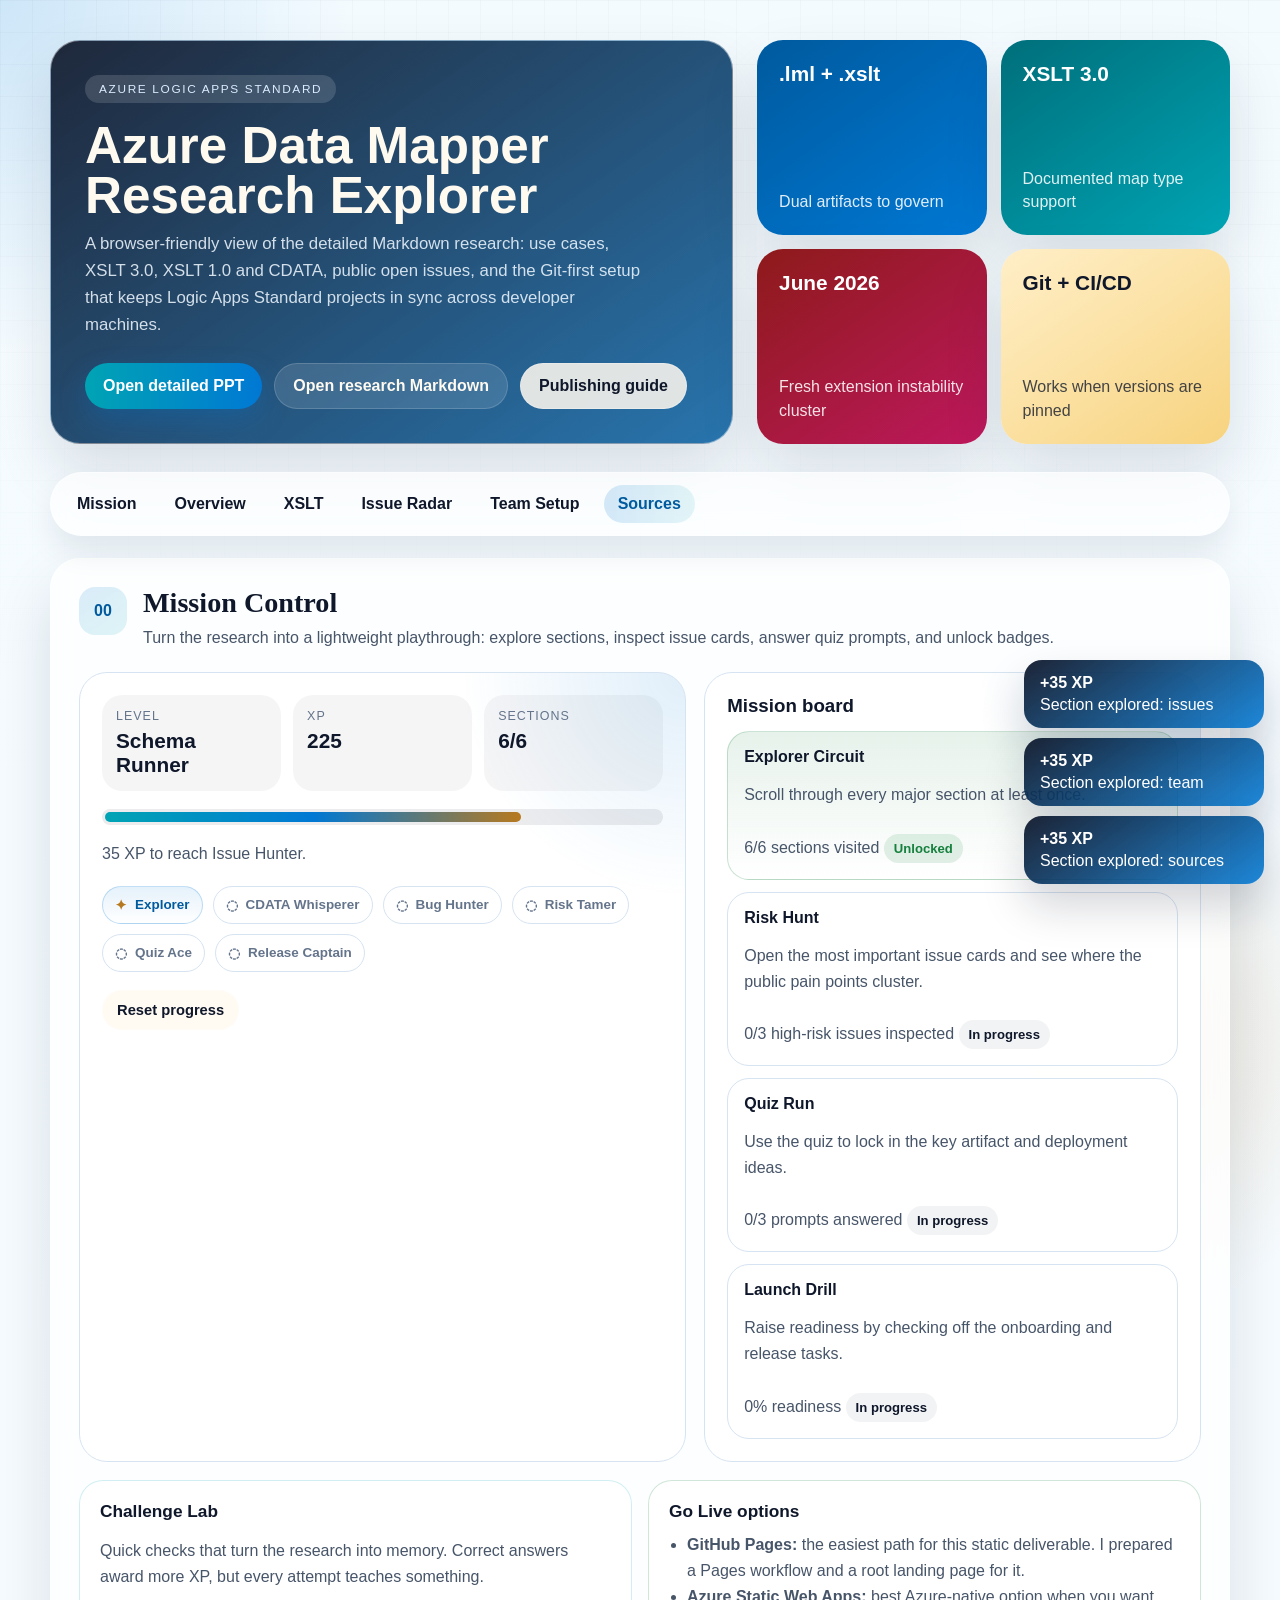
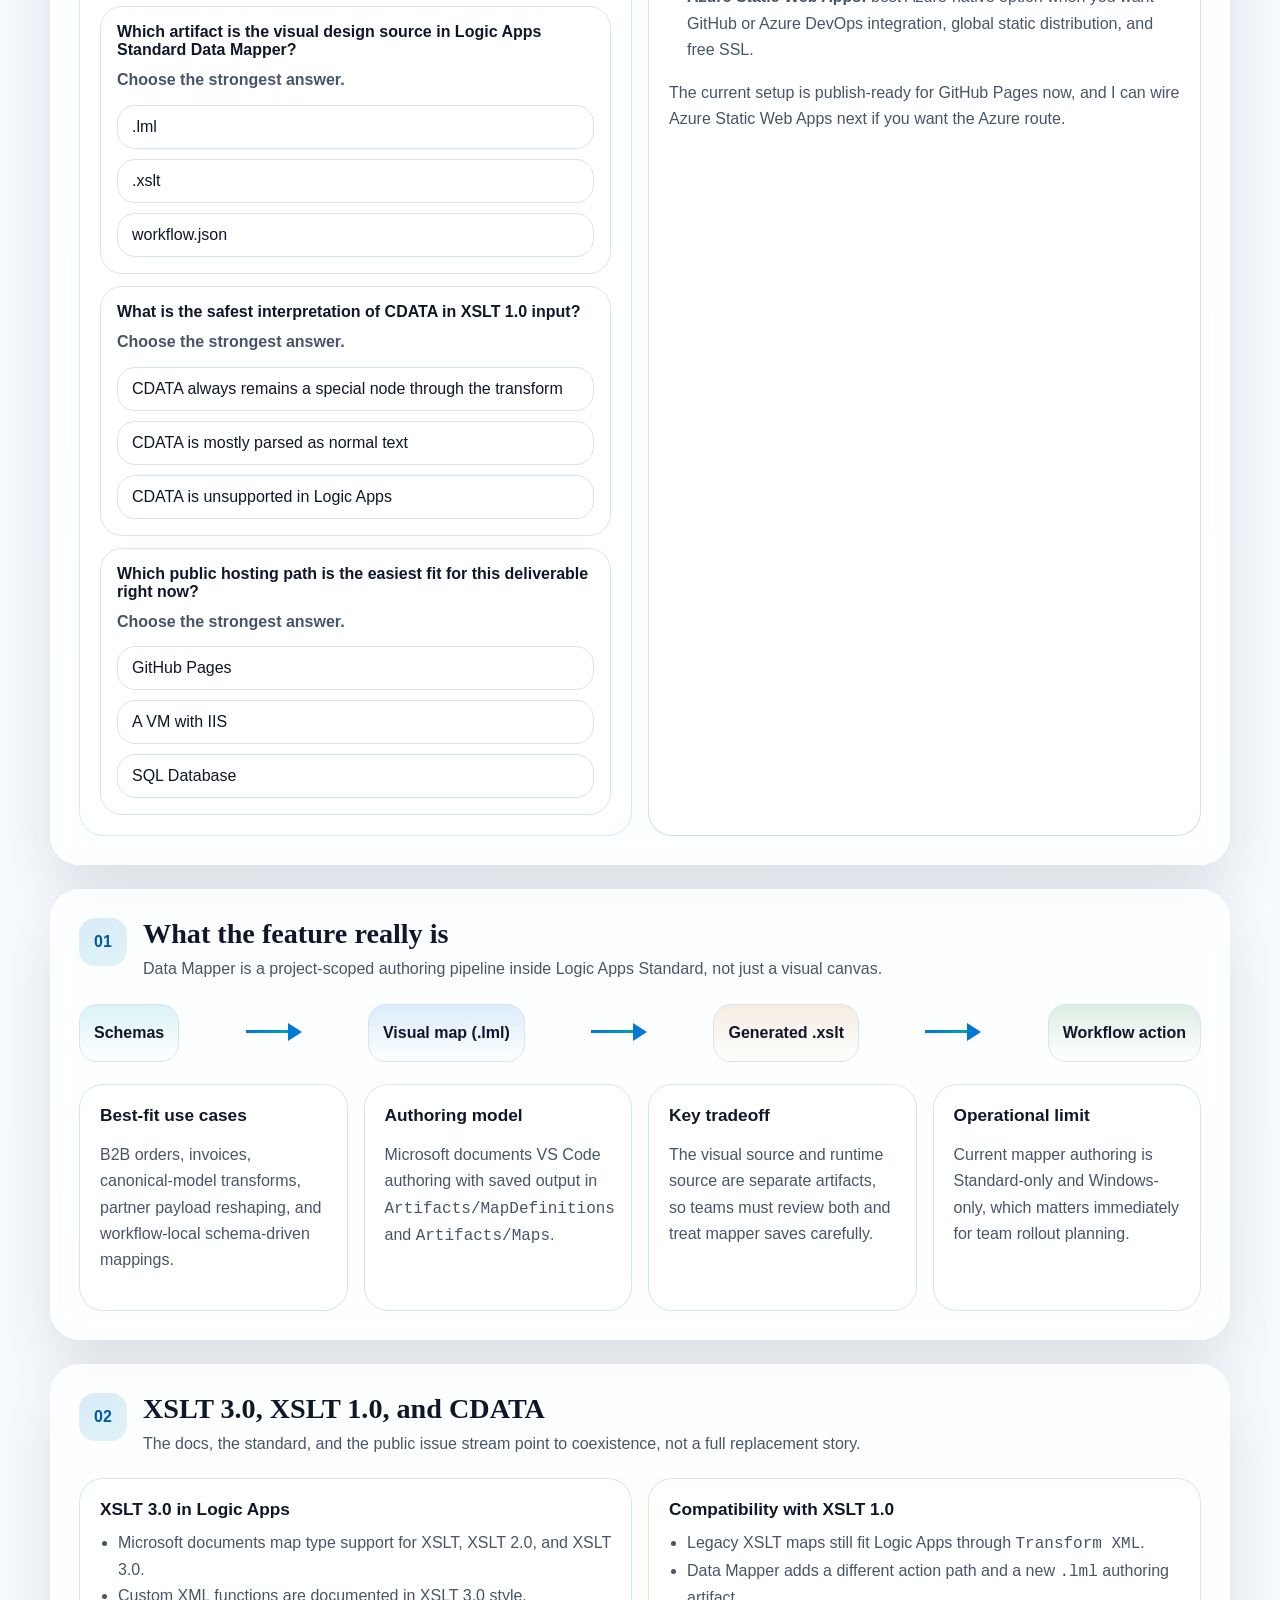
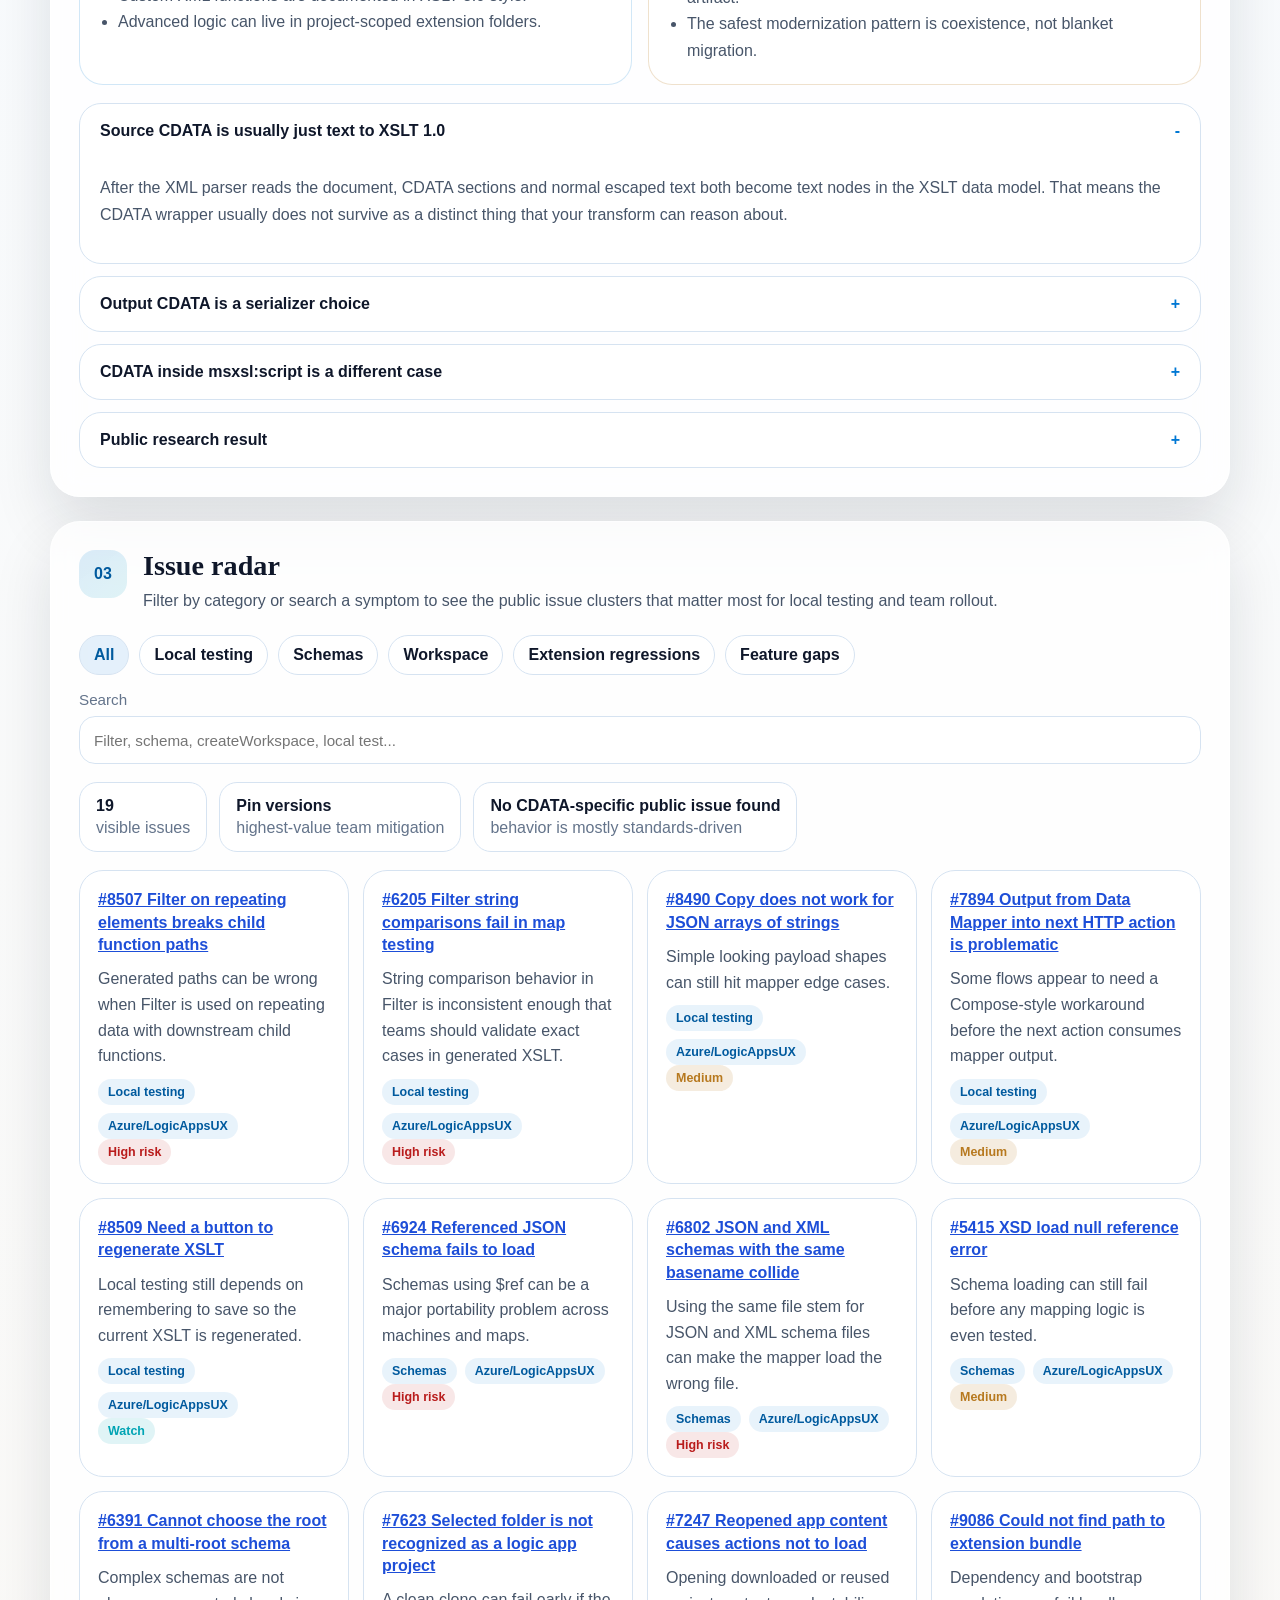
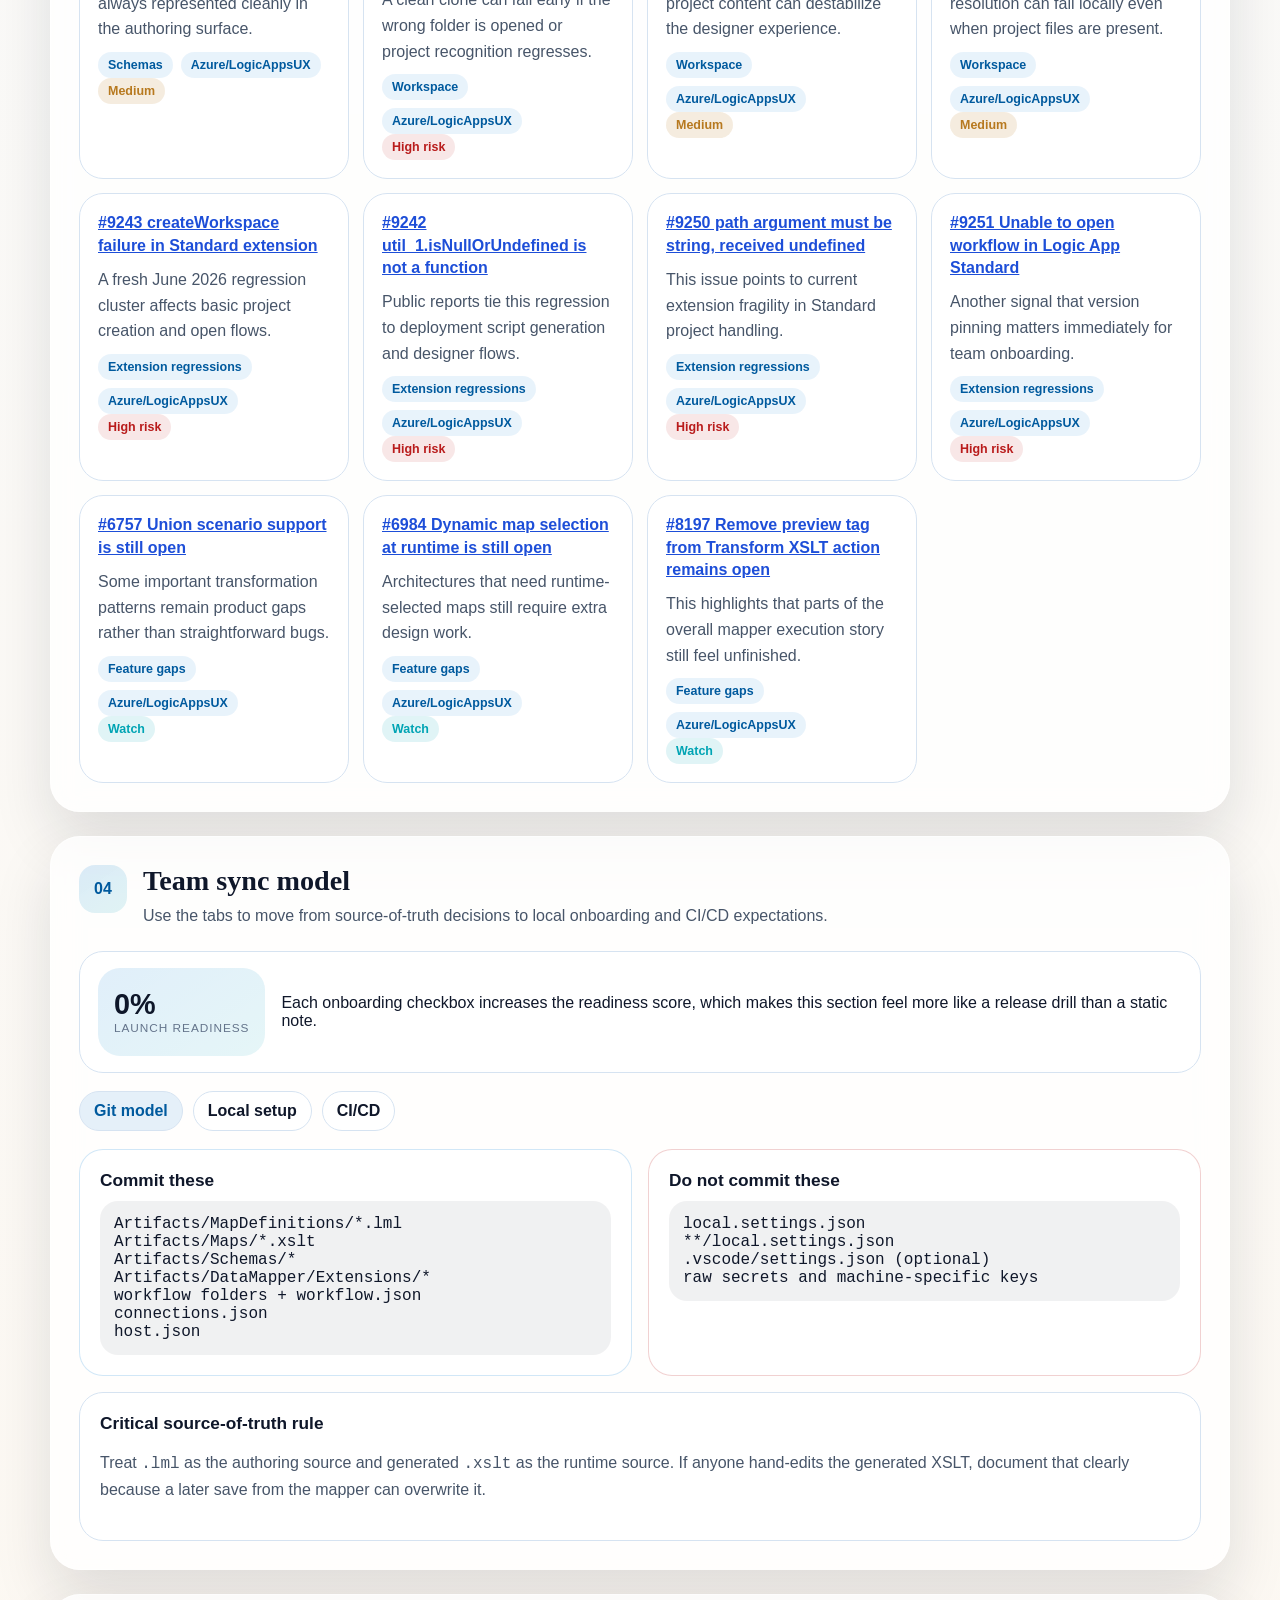
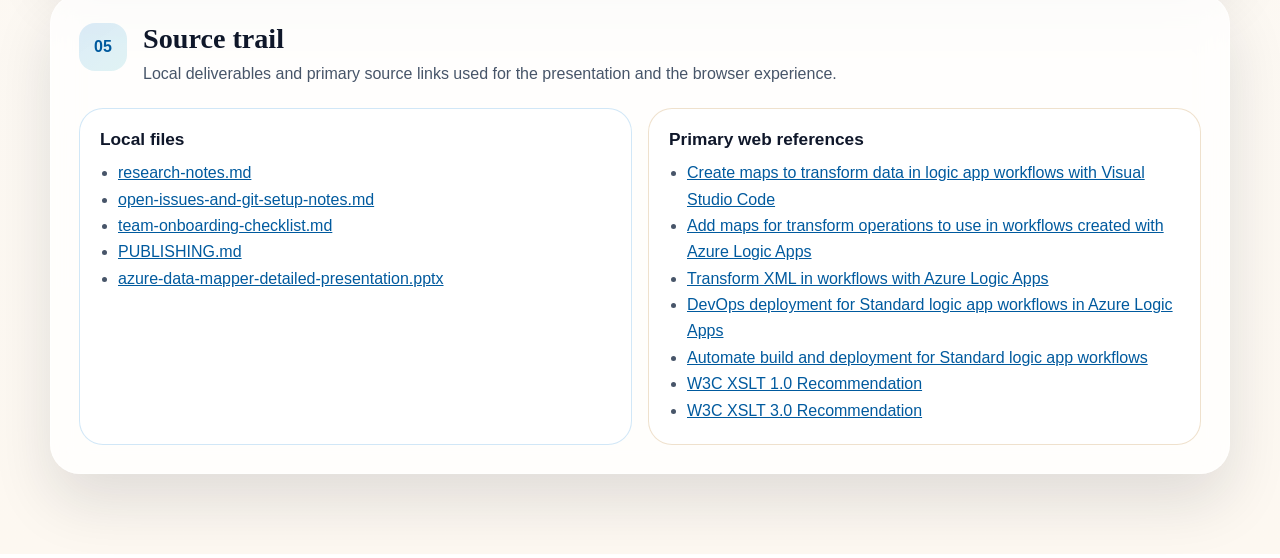
==== deliverables/azure-data-mapper-presentation/frontend/index.html @ a4fcf50e "feat: publish azure data mapper explorer" ====
<!DOCTYPE html>
<html lang="en">
  <head>
    <meta charset="UTF-8" />
    <meta name="viewport" content="width=device-width, initial-scale=1.0" />
    <title>Azure Data Mapper Research Explorer</title>
    <link rel="stylesheet" href="./styles.css" />
  </head>
  <body>
    <div class="page-shell">
      <header class="hero" id="top">
        <div class="hero-copy reveal">
          <span class="eyebrow">Azure Logic Apps Standard</span>
          <h1>Azure Data Mapper Research Explorer</h1>
          <p>
            A browser-friendly view of the detailed Markdown research: use cases, XSLT 3.0, XSLT 1.0 and CDATA,
            public open issues, and the Git-first setup that keeps Logic Apps Standard projects in sync across developer machines.
          </p>
          <div class="hero-actions">
            <a class="button primary" href="../azure-data-mapper-detailed-presentation.pptx">Open detailed PPT</a>
            <a class="button secondary" href="../open-issues-and-git-setup-notes.md">Open research Markdown</a>
            <a class="button tertiary" href="../PUBLISHING.md">Publishing guide</a>
          </div>
        </div>
        <div class="hero-metrics reveal">
          <article class="metric-card azure">
            <strong>.lml + .xslt</strong>
            <span>Dual artifacts to govern</span>
          </article>
          <article class="metric-card cyan">
            <strong>XSLT 3.0</strong>
            <span>Documented map type support</span>
          </article>
          <article class="metric-card coral">
            <strong>June 2026</strong>
            <span>Fresh extension instability cluster</span>
          </article>
          <article class="metric-card gold">
            <strong>Git + CI/CD</strong>
            <span>Works when versions are pinned</span>
          </article>
        </div>
      </header>

      <nav class="section-nav">
        <a href="#mission">Mission</a>
        <a href="#overview">Overview</a>
        <a href="#xslt">XSLT</a>
        <a href="#issues">Issue Radar</a>
        <a href="#team">Team Setup</a>
        <a href="#sources">Sources</a>
      </nav>

      <main>
        <section class="panel reveal" id="mission">
          <div class="section-heading">
            <span class="section-tag">00</span>
            <div>
              <h2>Mission Control</h2>
              <p>Turn the research into a lightweight playthrough: explore sections, inspect issue cards, answer quiz prompts, and unlock badges.</p>
            </div>
          </div>

          <div class="mission-layout">
            <article class="scoreboard-card">
              <div class="score-grid">
                <div class="score-stat">
                  <span>Level</span>
                  <strong id="player-level">Map Scout</strong>
                </div>
                <div class="score-stat">
                  <span>XP</span>
                  <strong id="player-xp">0</strong>
                </div>
                <div class="score-stat">
                  <span>Sections</span>
                  <strong id="player-sections">0/6</strong>
                </div>
              </div>

              <div class="progress-shell" aria-hidden="true">
                <div class="progress-fill" id="xp-progress-bar"></div>
              </div>
              <p class="score-caption" id="level-caption">Visit sections, inspect issues, and clear the quiz to climb from Map Scout to Release Captain.</p>

              <div class="badge-rack" id="badge-row"></div>

              <button class="button tertiary small" id="reset-progress" type="button">Reset progress</button>
            </article>

            <article class="mission-board">
              <h3>Mission board</h3>
              <div class="mission-cards" id="mission-cards"></div>
            </article>
          </div>

          <div class="card-grid two-up mission-lab">
            <article class="info-card accent-cyan">
              <h3>Challenge Lab</h3>
              <p class="mission-copy">Quick checks that turn the research into memory. Correct answers award more XP, but every attempt teaches something.</p>
              <div class="quiz-stack" id="quiz-stack"></div>
            </article>

            <article class="info-card accent-green">
              <h3>Go Live options</h3>
              <ul>
                <li><strong>GitHub Pages:</strong> the easiest path for this static deliverable. I prepared a Pages workflow and a root landing page for it.</li>
                <li><strong>Azure Static Web Apps:</strong> best Azure-native option when you want GitHub or Azure DevOps integration, global static distribution, and free SSL.</li>
              </ul>
              <p class="mission-copy">The current setup is publish-ready for GitHub Pages now, and I can wire Azure Static Web Apps next if you want the Azure route.</p>
            </article>
          </div>
        </section>

        <section class="panel reveal" id="overview">
          <div class="section-heading">
            <span class="section-tag">01</span>
            <div>
              <h2>What the feature really is</h2>
              <p>Data Mapper is a project-scoped authoring pipeline inside Logic Apps Standard, not just a visual canvas.</p>
            </div>
          </div>

          <div class="flow-map">
            <div class="flow-node source">Schemas</div>
            <div class="flow-arrow"></div>
            <div class="flow-node design">Visual map (.lml)</div>
            <div class="flow-arrow"></div>
            <div class="flow-node runtime">Generated .xslt</div>
            <div class="flow-arrow"></div>
            <div class="flow-node action">Workflow action</div>
          </div>

          <div class="card-grid four-up">
            <article class="info-card">
              <h3>Best-fit use cases</h3>
              <p>B2B orders, invoices, canonical-model transforms, partner payload reshaping, and workflow-local schema-driven mappings.</p>
            </article>
            <article class="info-card">
              <h3>Authoring model</h3>
              <p>Microsoft documents VS Code authoring with saved output in <code>Artifacts/MapDefinitions</code> and <code>Artifacts/Maps</code>.</p>
            </article>
            <article class="info-card">
              <h3>Key tradeoff</h3>
              <p>The visual source and runtime source are separate artifacts, so teams must review both and treat mapper saves carefully.</p>
            </article>
            <article class="info-card">
              <h3>Operational limit</h3>
              <p>Current mapper authoring is Standard-only and Windows-only, which matters immediately for team rollout planning.</p>
            </article>
          </div>
        </section>

        <section class="panel reveal" id="xslt">
          <div class="section-heading">
            <span class="section-tag">02</span>
            <div>
              <h2>XSLT 3.0, XSLT 1.0, and CDATA</h2>
              <p>The docs, the standard, and the public issue stream point to coexistence, not a full replacement story.</p>
            </div>
          </div>

          <div class="card-grid two-up">
            <article class="info-card accent-azure">
              <h3>XSLT 3.0 in Logic Apps</h3>
              <ul>
                <li>Microsoft documents map type support for XSLT, XSLT 2.0, and XSLT 3.0.</li>
                <li>Custom XML functions are documented in XSLT 3.0 style.</li>
                <li>Advanced logic can live in project-scoped extension folders.</li>
              </ul>
            </article>
            <article class="info-card accent-gold">
              <h3>Compatibility with XSLT 1.0</h3>
              <ul>
                <li>Legacy XSLT maps still fit Logic Apps through <code>Transform XML</code>.</li>
                <li>Data Mapper adds a different action path and a new <code>.lml</code> authoring artifact.</li>
                <li>The safest modernization pattern is coexistence, not blanket migration.</li>
              </ul>
            </article>
          </div>

          <div class="accordion-stack" id="cdata-accordion"></div>
        </section>

        <section class="panel reveal" id="issues">
          <div class="section-heading">
            <span class="section-tag">03</span>
            <div>
              <h2>Issue radar</h2>
              <p>Filter by category or search a symptom to see the public issue clusters that matter most for local testing and team rollout.</p>
            </div>
          </div>

          <div class="issue-toolbar">
            <div class="chip-row" id="category-chips"></div>
            <label class="search-box">
              <span>Search</span>
              <input id="issue-search" type="search" placeholder="Filter, schema, createWorkspace, local test..." />
            </label>
          </div>

          <div class="issue-summary">
            <div class="summary-pill">
              <strong id="issue-count">0</strong>
              <span>visible issues</span>
            </div>
            <div class="summary-pill">
              <strong>Pin versions</strong>
              <span>highest-value team mitigation</span>
            </div>
            <div class="summary-pill">
              <strong>No CDATA-specific public issue found</strong>
              <span>behavior is mostly standards-driven</span>
            </div>
          </div>

          <div class="issues-grid" id="issues-grid"></div>
        </section>

        <section class="panel reveal" id="team">
          <div class="section-heading">
            <span class="section-tag">04</span>
            <div>
              <h2>Team sync model</h2>
              <p>Use the tabs to move from source-of-truth decisions to local onboarding and CI/CD expectations.</p>
            </div>
          </div>

          <div class="readiness-hero">
            <div class="readiness-score">
              <strong id="readiness-score">0%</strong>
              <span>launch readiness</span>
            </div>
            <p>Each onboarding checkbox increases the readiness score, which makes this section feel more like a release drill than a static note.</p>
          </div>

          <div class="tab-row" id="team-tabs">
            <button class="tab active" data-tab="git">Git model</button>
            <button class="tab" data-tab="local">Local setup</button>
            <button class="tab" data-tab="pipeline">CI/CD</button>
          </div>

          <div class="tab-panels">
            <section class="tab-panel active" data-panel="git">
              <div class="card-grid two-up">
                <article class="info-card accent-azure">
                  <h3>Commit these</h3>
                  <pre><code>Artifacts/MapDefinitions/*.lml
Artifacts/Maps/*.xslt
Artifacts/Schemas/*
Artifacts/DataMapper/Extensions/*
workflow folders + workflow.json
connections.json
host.json</code></pre>
                </article>
                <article class="info-card accent-coral">
                  <h3>Do not commit these</h3>
                  <pre><code>local.settings.json
**/local.settings.json
.vscode/settings.json (optional)
raw secrets and machine-specific keys</code></pre>
                </article>
              </div>
              <article class="info-card wide-note">
                <h3>Critical source-of-truth rule</h3>
                <p>
                  Treat <code>.lml</code> as the authoring source and generated <code>.xslt</code> as the runtime source. If anyone hand-edits the generated XSLT,
                  document that clearly because a later save from the mapper can overwrite it.
                </p>
              </article>
            </section>

            <section class="tab-panel" data-panel="local">
              <div class="checklist-grid">
                <article class="info-card accent-cyan">
                  <h3>Clone checklist</h3>
                  <div class="checklist" id="checklist"></div>
                </article>
                <article class="info-card accent-gold">
                  <h3>Reusable snippets</h3>
                  <div class="snippet-block">
                    <div class="snippet-header">
                      <span><code>local.settings.sample.json</code></span>
                      <button class="copy-button" data-copy="local-settings">Copy</button>
                    </div>
                    <pre><code id="local-settings-snippet"></code></pre>
                  </div>
                  <div class="snippet-block">
                    <div class="snippet-header">
                      <span><code>.gitignore</code> additions</span>
                      <button class="copy-button" data-copy="gitignore">Copy</button>
                    </div>
                    <pre><code id="gitignore-snippet"></code></pre>
                  </div>
                </article>
              </div>
            </section>

            <section class="tab-panel" data-panel="pipeline">
              <div class="pipeline-strip">
                <span>Commit</span>
                <span>Validate JSON / XSD / XSLT</span>
                <span>Package app</span>
                <span>Deploy infra</span>
                <span>Deploy workflow</span>
                <span>Smoke test</span>
              </div>
              <div class="card-grid three-up">
                <article class="info-card accent-azure">
                  <h3>Design-time portability</h3>
                  <p>Parameterize <code>connections.json</code> and keep secrets local or deployment-injected.</p>
                </article>
                <article class="info-card accent-cyan">
                  <h3>Validation</h3>
                  <p>Check JSON shape, XSD and XSLT well-formedness, and required artifact presence before packaging.</p>
                </article>
                <article class="info-card accent-green">
                  <h3>Runtime proof</h3>
                  <p>Run a workflow-level smoke test after deployment because local map tests do not cover every runtime edge.</p>
                </article>
              </div>
            </section>
          </div>
        </section>

        <section class="panel reveal" id="sources">
          <div class="section-heading">
            <span class="section-tag">05</span>
            <div>
              <h2>Source trail</h2>
              <p>Local deliverables and primary source links used for the presentation and the browser experience.</p>
            </div>
          </div>

          <div class="card-grid two-up">
            <article class="info-card accent-azure">
              <h3>Local files</h3>
              <ul class="source-list">
                <li><a href="../research-notes.md">research-notes.md</a></li>
                <li><a href="../open-issues-and-git-setup-notes.md">open-issues-and-git-setup-notes.md</a></li>
                <li><a href="../team-onboarding-checklist.md">team-onboarding-checklist.md</a></li>
                <li><a href="../PUBLISHING.md">PUBLISHING.md</a></li>
                <li><a href="../azure-data-mapper-detailed-presentation.pptx">azure-data-mapper-detailed-presentation.pptx</a></li>
              </ul>
            </article>
            <article class="info-card accent-gold">
              <h3>Primary web references</h3>
              <ul class="source-list" id="source-links"></ul>
            </article>
          </div>
        </section>
      </main>
    </div>

    <div class="toast-stack" id="toast-stack" aria-live="polite" aria-atomic="true"></div>

    <script src="./app.js"></script>
  </body>
  </html>
---- deliverables/azure-data-mapper-presentation/frontend/styles.css ----
:root {
  --ink: #0f172a;
  --slate: #475569;
  --muted: #64748b;
  --paper: #f7fbff;
  --panel: rgba(255, 255, 255, 0.78);
  --line: #d6e3f1;
  --azure: #0078d4;
  --azure-deep: #005a9e;
  --cyan: #00a4b4;
  --gold: #b7791f;
  --coral: #b91c1c;
  --green: #15803d;
  --shadow: 0 28px 60px rgba(15, 23, 42, 0.12);
  --radius: 24px;
}

* {
  box-sizing: border-box;
}

html {
  scroll-behavior: smooth;
}

body {
  margin: 0;
  color: var(--ink);
  font-family: "Aptos", "Segoe UI", sans-serif;
  background:
    radial-gradient(circle at top left, rgba(0, 120, 212, 0.16), transparent 22rem),
    radial-gradient(circle at 85% 15%, rgba(183, 121, 31, 0.18), transparent 18rem),
    linear-gradient(180deg, #f4fbff 0%, #f7fbff 35%, #fdf8f1 100%);
}

body::before {
  content: "";
  position: fixed;
  inset: 0;
  pointer-events: none;
  background-image:
    linear-gradient(rgba(15, 23, 42, 0.03) 1px, transparent 1px),
    linear-gradient(90deg, rgba(15, 23, 42, 0.03) 1px, transparent 1px);
  background-size: 32px 32px;
  mask-image: linear-gradient(180deg, rgba(0, 0, 0, 0.7), transparent 80%);
}

.page-shell {
  width: min(1180px, calc(100% - 32px));
  margin: 0 auto 80px;
}

.hero {
  display: grid;
  grid-template-columns: 1.3fr 0.9fr;
  gap: 24px;
  padding: 40px 0 28px;
}

.hero-copy,
.hero-metrics,
.panel,
.section-nav {
  backdrop-filter: blur(14px);
}

.hero-copy {
  padding: 34px;
  border: 1px solid rgba(255, 255, 255, 0.45);
  border-radius: 30px;
  background: linear-gradient(145deg, rgba(15, 23, 42, 0.92), rgba(0, 90, 158, 0.84));
  box-shadow: var(--shadow);
}

.eyebrow {
  display: inline-flex;
  padding: 7px 14px;
  border-radius: 999px;
  font-size: 0.74rem;
  letter-spacing: 0.14em;
  text-transform: uppercase;
  color: #dcecff;
  background: rgba(255, 255, 255, 0.14);
}

.hero h1 {
  margin: 18px 0 10px;
  font-family: "Aptos Display", "Aptos", sans-serif;
  font-size: clamp(2.3rem, 4vw, 4rem);
  line-height: 0.98;
  color: #fffaf0;
}

.hero p {
  margin: 0;
  max-width: 60ch;
  color: rgba(240, 248, 255, 0.86);
  font-size: 1.05rem;
  line-height: 1.6;
}

.hero-actions {
  display: flex;
  flex-wrap: wrap;
  gap: 12px;
  margin-top: 24px;
}

.button {
  display: inline-flex;
  align-items: center;
  justify-content: center;
  min-height: 46px;
  padding: 0 18px;
  border-radius: 999px;
  text-decoration: none;
  font-weight: 700;
  transition: transform 180ms ease, box-shadow 180ms ease, background 180ms ease;
}

.button:hover {
  transform: translateY(-1px);
}

.button.primary {
  color: #fff;
  background: linear-gradient(90deg, var(--cyan), var(--azure));
  box-shadow: 0 12px 28px rgba(0, 120, 212, 0.28);
}

.button.secondary {
  color: #fffaf0;
  background: rgba(255, 255, 255, 0.12);
  border: 1px solid rgba(255, 255, 255, 0.16);
}

.button.tertiary {
  color: #0f172a;
  background: rgba(255, 250, 240, 0.86);
  border: 1px solid rgba(255, 255, 255, 0.26);
}

.button.small {
  min-height: 40px;
  padding: 0 14px;
  font-size: 0.92rem;
}

.hero-metrics {
  display: grid;
  grid-template-columns: repeat(2, 1fr);
  gap: 14px;
}

.metric-card {
  display: flex;
  flex-direction: column;
  justify-content: space-between;
  min-height: 134px;
  padding: 22px;
  border-radius: 26px;
  color: white;
  box-shadow: var(--shadow);
}

.metric-card strong {
  font-family: "Aptos Display", "Aptos", sans-serif;
  font-size: 1.3rem;
}

.metric-card span {
  line-height: 1.45;
  color: rgba(255, 255, 255, 0.88);
}

.metric-card.azure {
  background: linear-gradient(145deg, #005a9e, #0078d4);
}

.metric-card.cyan {
  background: linear-gradient(145deg, #006f7b, #00a4b4);
}

.metric-card.coral {
  background: linear-gradient(145deg, #8d1a1a, #be185d);
}

.metric-card.gold {
  color: var(--ink);
  background: linear-gradient(145deg, #ffefc8, #f7d37f);
}

.metric-card.gold span {
  color: rgba(15, 23, 42, 0.78);
}

.section-nav {
  position: sticky;
  top: 10px;
  z-index: 5;
  display: flex;
  gap: 10px;
  flex-wrap: wrap;
  margin-bottom: 22px;
  padding: 12px;
  border-radius: 999px;
  border: 1px solid rgba(255, 255, 255, 0.45);
  background: rgba(255, 255, 255, 0.68);
  box-shadow: 0 16px 30px rgba(15, 23, 42, 0.08);
}

.section-nav a {
  padding: 10px 14px;
  border-radius: 999px;
  color: var(--ink);
  text-decoration: none;
  font-weight: 700;
}

.section-nav a:hover,
.chip.active,
.tab.active {
  background: rgba(0, 120, 212, 0.1);
  color: var(--azure-deep);
}

.section-nav a.active {
  background: linear-gradient(90deg, rgba(0, 120, 212, 0.16), rgba(0, 164, 180, 0.1));
  color: var(--azure-deep);
}

main {
  display: grid;
  gap: 24px;
}

.panel {
  padding: 28px;
  border-radius: 30px;
  border: 1px solid rgba(255, 255, 255, 0.5);
  background: var(--panel);
  box-shadow: var(--shadow);
}

.section-heading {
  display: flex;
  gap: 16px;
  align-items: start;
  margin-bottom: 22px;
}

.section-tag {
  display: inline-flex;
  align-items: center;
  justify-content: center;
  min-width: 48px;
  min-height: 48px;
  border-radius: 16px;
  font-family: "Aptos Display", "Aptos", sans-serif;
  font-weight: 700;
  background: linear-gradient(145deg, rgba(0, 120, 212, 0.14), rgba(0, 164, 180, 0.12));
  color: var(--azure-deep);
}

.section-heading h2 {
  margin: 0 0 6px;
  font-family: "Iowan Old Style", "Georgia", serif;
  font-size: clamp(1.6rem, 2.2vw, 2.3rem);
}

.section-heading p {
  margin: 0;
  color: var(--slate);
  line-height: 1.6;
}

.flow-map {
  display: grid;
  grid-template-columns: repeat(7, auto);
  align-items: center;
  justify-content: space-between;
  gap: 10px;
  margin-bottom: 22px;
}

.flow-node,
.flow-arrow {
  min-height: 58px;
}

.flow-node {
  display: flex;
  align-items: center;
  justify-content: center;
  padding: 12px 14px;
  border-radius: 18px;
  border: 1px solid var(--line);
  background: white;
  font-weight: 700;
  text-align: center;
}

.flow-node.source {
  background: linear-gradient(180deg, rgba(0, 164, 180, 0.14), #ffffff);
}

.flow-node.design {
  background: linear-gradient(180deg, rgba(0, 120, 212, 0.14), #ffffff);
}

.flow-node.runtime {
  background: linear-gradient(180deg, rgba(183, 121, 31, 0.14), #ffffff);
}

.flow-node.action {
  background: linear-gradient(180deg, rgba(21, 128, 61, 0.14), #ffffff);
}

.flow-arrow {
  position: relative;
  width: 56px;
}

.flow-arrow::before {
  content: "";
  position: absolute;
  top: 26px;
  left: 0;
  right: 10px;
  height: 3px;
  background: linear-gradient(90deg, var(--azure), var(--cyan));
}

.flow-arrow::after {
  content: "";
  position: absolute;
  top: 19px;
  right: 0;
  border-top: 9px solid transparent;
  border-bottom: 9px solid transparent;
  border-left: 14px solid var(--azure);
}

.card-grid {
  display: grid;
  gap: 16px;
}

.card-grid.four-up {
  grid-template-columns: repeat(4, minmax(0, 1fr));
}

.card-grid.three-up {
  grid-template-columns: repeat(3, minmax(0, 1fr));
}

.card-grid.two-up,
.checklist-grid {
  grid-template-columns: repeat(2, minmax(0, 1fr));
}

.info-card {
  padding: 20px;
  border-radius: var(--radius);
  border: 1px solid var(--line);
  background: rgba(255, 255, 255, 0.88);
}

.info-card h3 {
  margin: 0 0 10px;
  font-family: "Aptos Display", "Aptos", sans-serif;
  font-size: 1.08rem;
}

.info-card p,
.info-card li {
  color: var(--slate);
  line-height: 1.65;
}

.info-card ul,
.source-list {
  margin: 0;
  padding-left: 18px;
}

.info-card code,
.info-card pre {
  font-family: "SFMono-Regular", Consolas, monospace;
}

.info-card pre {
  margin: 0;
  padding: 14px;
  overflow: auto;
  border-radius: 18px;
  background: rgba(15, 23, 42, 0.06);
}

.accent-azure {
  border-color: rgba(0, 120, 212, 0.18);
}

.accent-cyan {
  border-color: rgba(0, 164, 180, 0.18);
}

.accent-gold {
  border-color: rgba(183, 121, 31, 0.22);
}

.accent-coral {
  border-color: rgba(185, 28, 28, 0.2);
}

.accent-green {
  border-color: rgba(21, 128, 61, 0.2);
}

.accordion-stack {
  display: grid;
  gap: 12px;
  margin-top: 18px;
}

.accordion-item {
  border: 1px solid var(--line);
  border-radius: 22px;
  background: rgba(255, 255, 255, 0.85);
  overflow: hidden;
}

.accordion-trigger {
  width: 100%;
  padding: 18px 20px;
  border: 0;
  background: transparent;
  color: var(--ink);
  text-align: left;
  font: inherit;
  font-weight: 700;
  cursor: pointer;
}

.accordion-trigger::after {
  content: "+";
  float: right;
  color: var(--azure);
}

.accordion-item.open .accordion-trigger::after {
  content: "-";
}

.accordion-body {
  max-height: 0;
  overflow: hidden;
  transition: max-height 240ms ease;
}

.accordion-body-inner {
  padding: 0 20px 18px;
  color: var(--slate);
  line-height: 1.7;
}

.issue-toolbar {
  display: grid;
  gap: 16px;
  margin-bottom: 18px;
}

.chip-row,
.tab-row {
  display: flex;
  flex-wrap: wrap;
  gap: 10px;
}

.chip,
.tab,
.copy-button {
  border: 1px solid var(--line);
  background: rgba(255, 255, 255, 0.8);
  color: var(--ink);
  cursor: pointer;
  transition: transform 160ms ease, background 160ms ease, color 160ms ease;
}

.chip,
.tab {
  padding: 10px 14px;
  border-radius: 999px;
  font: inherit;
  font-weight: 700;
}

.search-box {
  display: grid;
  gap: 8px;
  color: var(--muted);
  font-size: 0.95rem;
}

.search-box input {
  width: 100%;
  min-height: 48px;
  padding: 0 14px;
  border-radius: 16px;
  border: 1px solid var(--line);
  background: rgba(255, 255, 255, 0.85);
  font: inherit;
}

.issue-summary {
  display: flex;
  flex-wrap: wrap;
  gap: 12px;
  margin-bottom: 18px;
}

.summary-pill {
  display: flex;
  flex-direction: column;
  gap: 4px;
  padding: 14px 16px;
  border-radius: 18px;
  border: 1px solid var(--line);
  background: rgba(255, 255, 255, 0.82);
}

.summary-pill strong {
  font-size: 1rem;
}

.summary-pill span {
  color: var(--muted);
}

.issues-grid {
  display: grid;
  grid-template-columns: repeat(auto-fit, minmax(260px, 1fr));
  gap: 14px;
}

.issue-card {
  padding: 18px;
  border-radius: 24px;
  border: 1px solid var(--line);
  background: rgba(255, 255, 255, 0.9);
}

.issue-card header {
  display: flex;
  justify-content: space-between;
  align-items: start;
  gap: 10px;
  margin-bottom: 10px;
}

.issue-card h3 {
  margin: 0;
  font-size: 1rem;
  line-height: 1.4;
}

.issue-card p {
  margin: 0 0 10px;
  color: var(--slate);
  line-height: 1.6;
}

.issue-meta,
.issue-tags {
  display: flex;
  flex-wrap: wrap;
  gap: 8px;
}

.issue-meta span,
.issue-tags span {
  padding: 6px 10px;
  border-radius: 999px;
  font-size: 0.78rem;
  font-weight: 700;
}

.issue-meta span {
  background: rgba(0, 120, 212, 0.09);
  color: var(--azure-deep);
}

.issue-tags .severity-high {
  background: rgba(185, 28, 28, 0.1);
  color: var(--coral);
}

.issue-tags .severity-medium {
  background: rgba(183, 121, 31, 0.14);
  color: var(--gold);
}

.issue-tags .severity-watch {
  background: rgba(0, 164, 180, 0.12);
  color: var(--cyan);
}

.tab-panels {
  margin-top: 18px;
}

.tab-panel {
  display: none;
}

.tab-panel.active {
  display: block;
}

.wide-note {
  margin-top: 16px;
}

.checklist {
  display: grid;
  gap: 12px;
}

.check-item {
  display: flex;
  gap: 12px;
  align-items: start;
  padding: 12px 14px;
  border-radius: 18px;
  background: rgba(15, 23, 42, 0.04);
}

.check-item input {
  margin-top: 4px;
}

.check-item.done {
  background: rgba(21, 128, 61, 0.09);
}

.snippet-block + .snippet-block {
  margin-top: 14px;
}

.snippet-header {
  display: flex;
  justify-content: space-between;
  gap: 12px;
  align-items: center;
  margin-bottom: 8px;
}

.copy-button {
  padding: 8px 12px;
  border-radius: 999px;
  font: inherit;
  font-weight: 700;
}

.copy-button:hover,
.chip:hover,
.tab:hover {
  transform: translateY(-1px);
}

.pipeline-strip {
  display: grid;
  grid-template-columns: repeat(6, minmax(0, 1fr));
  gap: 10px;
  margin-bottom: 18px;
}

.pipeline-strip span {
  display: flex;
  align-items: center;
  justify-content: center;
  min-height: 68px;
  padding: 10px;
  border-radius: 20px;
  background: linear-gradient(180deg, rgba(0, 120, 212, 0.08), rgba(255, 255, 255, 0.92));
  border: 1px solid var(--line);
  text-align: center;
  font-weight: 700;
}

.source-list a {
  color: var(--azure-deep);
}

.mission-layout {
  display: grid;
  grid-template-columns: 1.1fr 0.9fr;
  gap: 18px;
  margin-bottom: 18px;
}

.scoreboard-card,
.mission-board {
  padding: 22px;
  border-radius: 28px;
  border: 1px solid var(--line);
  background:
    radial-gradient(circle at top right, rgba(0, 120, 212, 0.12), transparent 14rem),
    rgba(255, 255, 255, 0.88);
}

.score-grid {
  display: grid;
  grid-template-columns: repeat(3, minmax(0, 1fr));
  gap: 12px;
}

.score-stat {
  padding: 14px;
  border-radius: 20px;
  background: rgba(15, 23, 42, 0.04);
}

.score-stat span {
  display: block;
  margin-bottom: 6px;
  color: var(--muted);
  font-size: 0.78rem;
  text-transform: uppercase;
  letter-spacing: 0.08em;
}

.score-stat strong {
  font-family: "Aptos Display", "Aptos", sans-serif;
  font-size: 1.3rem;
}

.progress-shell {
  margin-top: 18px;
  min-height: 16px;
  padding: 3px;
  border-radius: 999px;
  background: rgba(15, 23, 42, 0.08);
}

.progress-fill {
  width: 0;
  height: 10px;
  border-radius: 999px;
  background: linear-gradient(90deg, var(--cyan), var(--azure), var(--gold));
  transition: width 260ms ease;
}

.score-caption,
.mission-copy {
  color: var(--slate);
  line-height: 1.65;
}

.badge-rack {
  display: flex;
  flex-wrap: wrap;
  gap: 10px;
  margin: 18px 0 18px;
}

.badge {
  display: inline-flex;
  align-items: center;
  gap: 8px;
  padding: 10px 12px;
  border-radius: 999px;
  border: 1px solid var(--line);
  background: rgba(255, 255, 255, 0.92);
  color: var(--muted);
  font-size: 0.84rem;
  font-weight: 700;
}

.badge::before {
  content: "◌";
  font-size: 0.9rem;
}

.badge.unlocked {
  color: var(--azure-deep);
  border-color: rgba(0, 120, 212, 0.24);
  background: linear-gradient(180deg, rgba(0, 120, 212, 0.1), rgba(255, 255, 255, 0.96));
}

.badge.unlocked::before {
  content: "✦";
  color: var(--gold);
}

.mission-board h3 {
  margin: 0 0 14px;
  font-family: "Aptos Display", "Aptos", sans-serif;
}

.mission-cards,
.quiz-stack {
  display: grid;
  gap: 12px;
}

.mission-card,
.quiz-card {
  padding: 16px;
  border-radius: 22px;
  border: 1px solid var(--line);
  background: rgba(255, 255, 255, 0.9);
}

.mission-card.complete {
  border-color: rgba(21, 128, 61, 0.22);
  background: linear-gradient(180deg, rgba(21, 128, 61, 0.1), rgba(255, 255, 255, 0.94));
}

.mission-card h4,
.quiz-card h4 {
  margin: 0 0 8px;
  font-size: 1rem;
}

.mission-card p,
.quiz-card p,
.mission-card span,
.quiz-result {
  color: var(--slate);
  line-height: 1.6;
}

.mission-status {
  display: inline-flex;
  margin-top: 10px;
  padding: 7px 10px;
  border-radius: 999px;
  background: rgba(15, 23, 42, 0.05);
  font-size: 0.82rem;
  font-weight: 700;
}

.mission-card.complete .mission-status {
  background: rgba(21, 128, 61, 0.12);
  color: var(--green);
}

.mission-lab {
  margin-top: 18px;
}

.quiz-question {
  margin: 0 0 12px;
  font-weight: 700;
}

.answer-list {
  display: grid;
  gap: 10px;
}

.answer-button {
  display: flex;
  align-items: center;
  justify-content: space-between;
  gap: 10px;
  width: 100%;
  padding: 12px 14px;
  border: 1px solid var(--line);
  border-radius: 18px;
  background: rgba(255, 255, 255, 0.82);
  font: inherit;
  color: var(--ink);
  text-align: left;
  cursor: pointer;
  transition: transform 160ms ease, border-color 160ms ease, background 160ms ease;
}

.answer-button:hover {
  transform: translateY(-1px);
  border-color: rgba(0, 120, 212, 0.24);
}

.answer-button.correct {
  border-color: rgba(21, 128, 61, 0.28);
  background: rgba(21, 128, 61, 0.09);
}

.answer-button.wrong {
  border-color: rgba(185, 28, 28, 0.22);
  background: rgba(185, 28, 28, 0.08);
}

.answer-button:disabled {
  cursor: default;
}

.quiz-result {
  margin-top: 10px;
  font-size: 0.92rem;
}

.issue-card {
  transition: transform 180ms ease, box-shadow 180ms ease, border-color 180ms ease;
}

.issue-card:hover {
  transform: translateY(-2px);
  box-shadow: 0 18px 30px rgba(15, 23, 42, 0.08);
}

.issue-card.viewed {
  border-color: rgba(0, 120, 212, 0.24);
  background: linear-gradient(180deg, rgba(0, 120, 212, 0.05), rgba(255, 255, 255, 0.94));
}

.issue-card a {
  color: #1d4ed8;
}

.readiness-hero {
  display: grid;
  grid-template-columns: auto 1fr;
  gap: 16px;
  align-items: center;
  margin-bottom: 18px;
  padding: 16px 18px;
  border-radius: 24px;
  border: 1px solid var(--line);
  background: rgba(255, 255, 255, 0.82);
}

.readiness-score {
  display: flex;
  flex-direction: column;
  justify-content: center;
  min-width: 128px;
  min-height: 88px;
  padding: 10px 16px;
  border-radius: 22px;
  background: linear-gradient(145deg, rgba(0, 120, 212, 0.12), rgba(0, 164, 180, 0.1));
}

.readiness-score strong {
  font-family: "Aptos Display", "Aptos", sans-serif;
  font-size: 1.8rem;
}

.readiness-score span {
  color: var(--muted);
  text-transform: uppercase;
  letter-spacing: 0.08em;
  font-size: 0.74rem;
}

.toast-stack {
  position: fixed;
  right: 16px;
  bottom: 16px;
  z-index: 12;
  display: grid;
  gap: 10px;
}

.toast {
  min-width: 240px;
  max-width: 320px;
  padding: 14px 16px;
  border-radius: 18px;
  color: white;
  background: linear-gradient(145deg, rgba(15, 23, 42, 0.94), rgba(0, 120, 212, 0.88));
  box-shadow: 0 22px 44px rgba(15, 23, 42, 0.18);
  animation: toast-in 220ms ease forwards;
}

.toast strong {
  display: block;
  margin-bottom: 4px;
}

@keyframes toast-in {
  from {
    opacity: 0;
    transform: translateY(10px);
  }

  to {
    opacity: 1;
    transform: translateY(0);
  }
}

.reveal {
  opacity: 0;
  transform: translateY(18px);
  animation: reveal 700ms ease forwards;
}

.reveal:nth-child(2) {
  animation-delay: 120ms;
}

@keyframes reveal {
  to {
    opacity: 1;
    transform: translateY(0);
  }
}

@media (prefers-reduced-motion: reduce) {
  html {
    scroll-behavior: auto;
  }

  .reveal {
    opacity: 1;
    transform: none;
    animation: none;
  }

  .accordion-body {
    transition: none;
  }
}

@media (max-width: 980px) {
  .hero,
  .mission-layout,
  .card-grid.four-up,
  .card-grid.three-up,
  .card-grid.two-up,
  .checklist-grid {
    grid-template-columns: 1fr;
  }

  .hero-metrics {
    grid-template-columns: repeat(2, 1fr);
  }

  .flow-map,
  .pipeline-strip {
    grid-template-columns: 1fr;
  }

  .flow-arrow {
    width: auto;
    min-height: 26px;
  }

  .flow-arrow::before {
    top: 12px;
    left: 50%;
    right: auto;
    width: 3px;
    height: 18px;
    transform: translateX(-50%);
    background: linear-gradient(180deg, var(--azure), var(--cyan));
  }

  .flow-arrow::after {
    top: 22px;
    left: 50%;
    right: auto;
    transform: translateX(-50%) rotate(90deg);
  }

  .score-grid {
    grid-template-columns: 1fr;
  }

  .readiness-hero {
    grid-template-columns: 1fr;
  }
}

@media (max-width: 640px) {
  .page-shell {
    width: min(100% - 20px, 1180px);
  }

  .hero-copy,
  .panel {
    padding: 22px;
  }

  .hero-metrics {
    grid-template-columns: 1fr;
  }

  .section-nav {
    border-radius: 24px;
  }

  .toast-stack {
    left: 12px;
    right: 12px;
  }

  .toast {
    min-width: 0;
    max-width: none;
  }
}
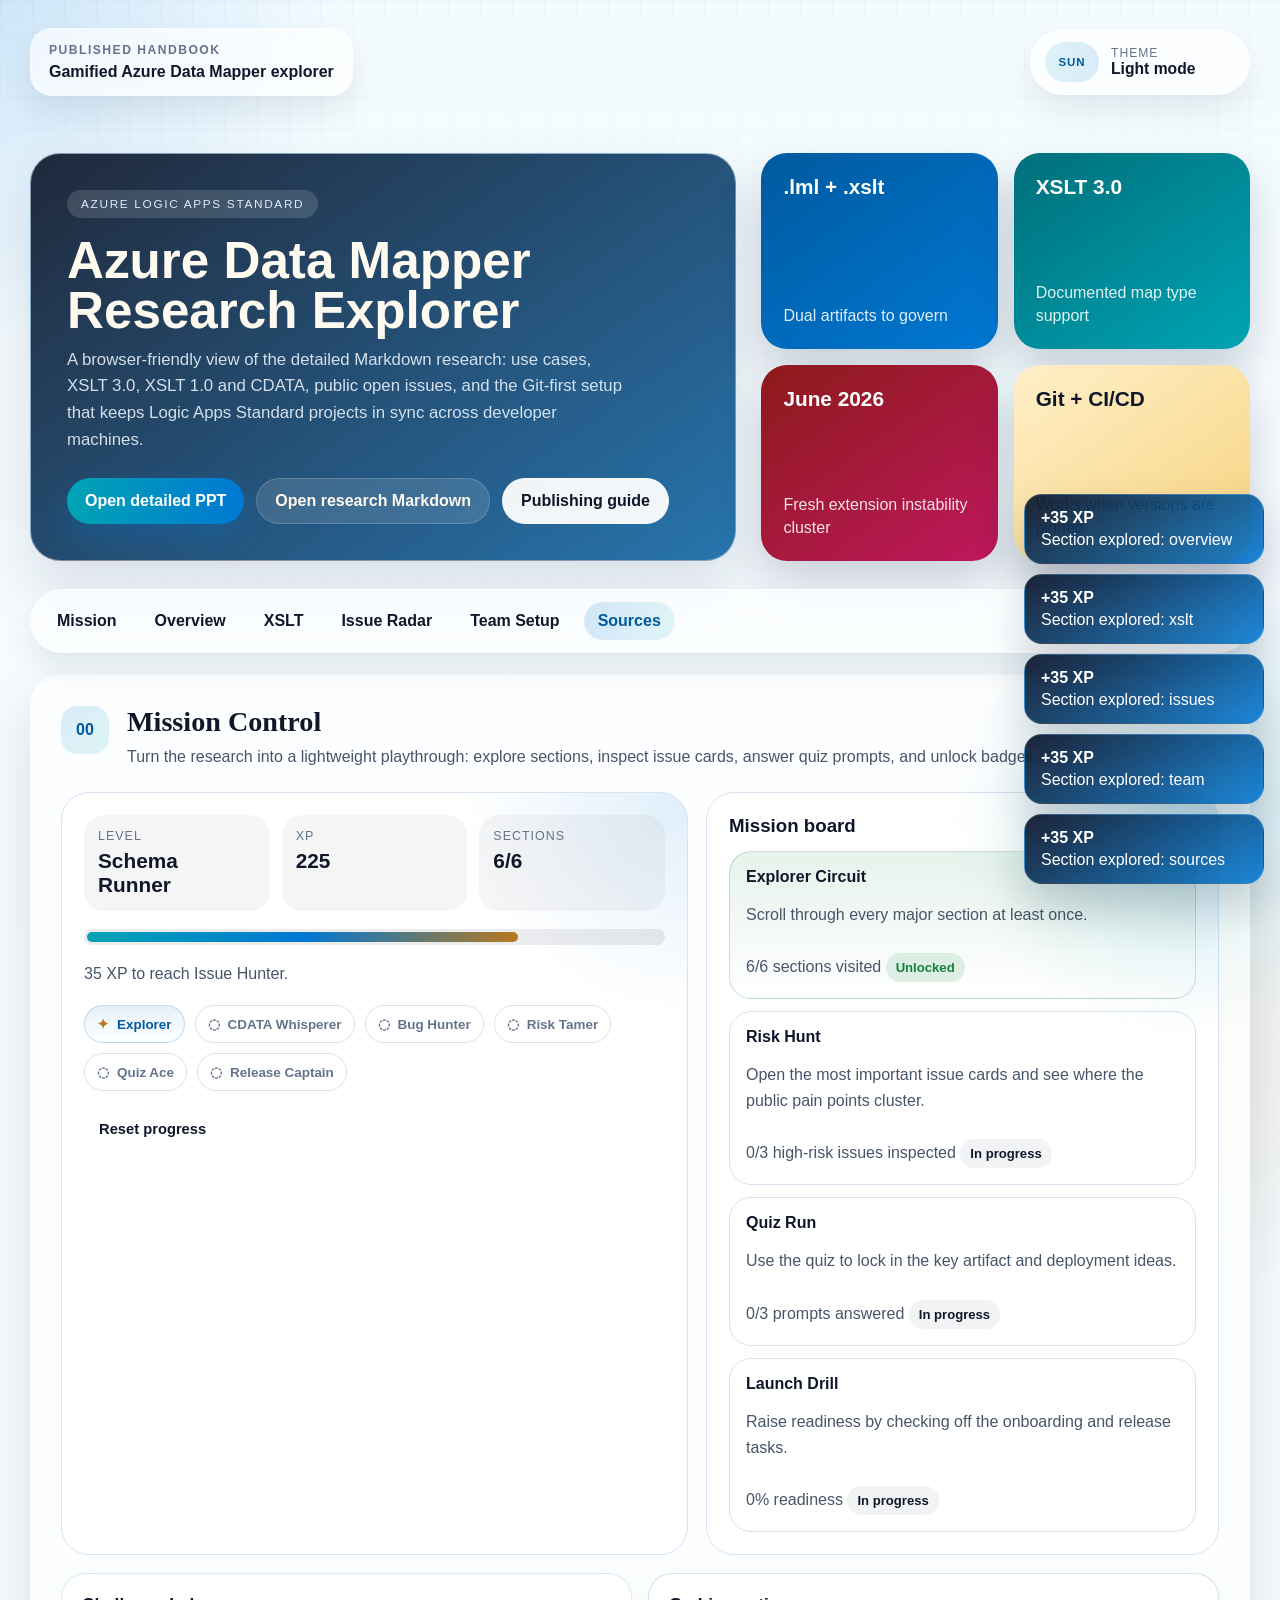
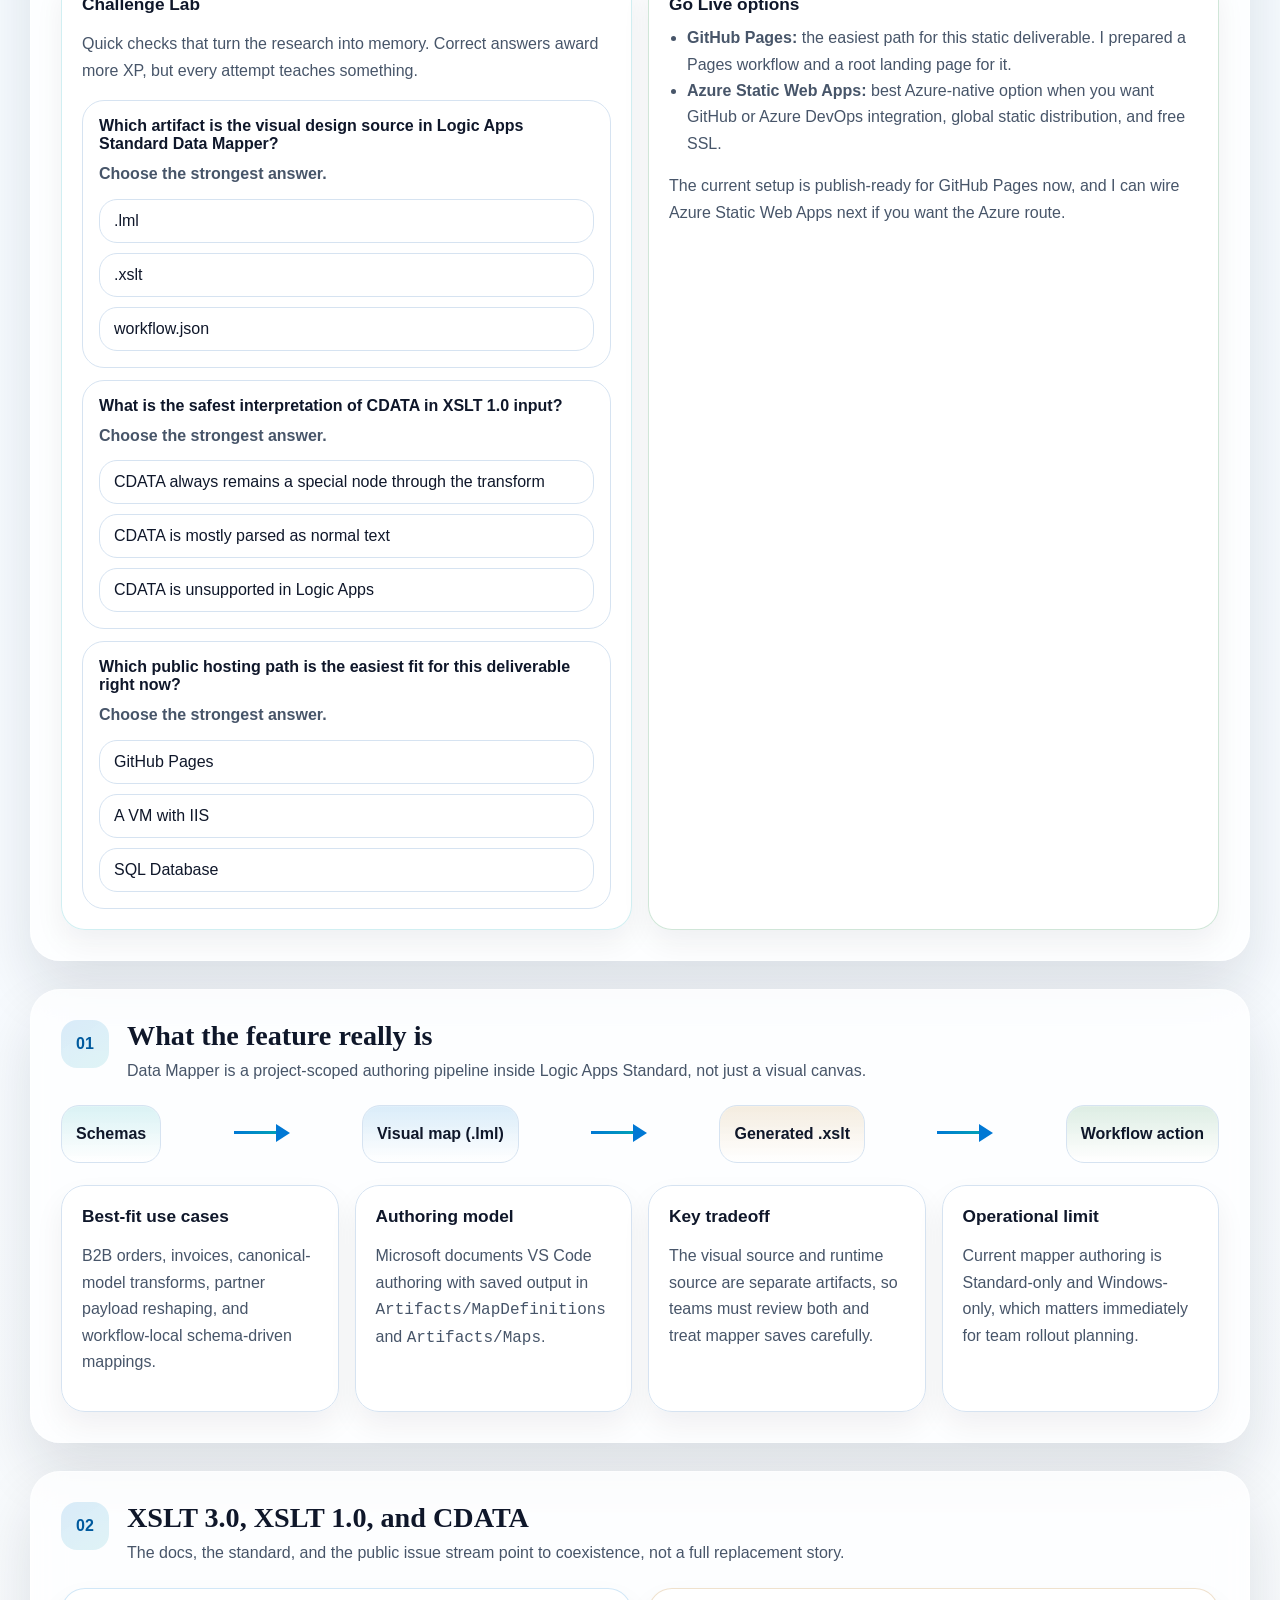
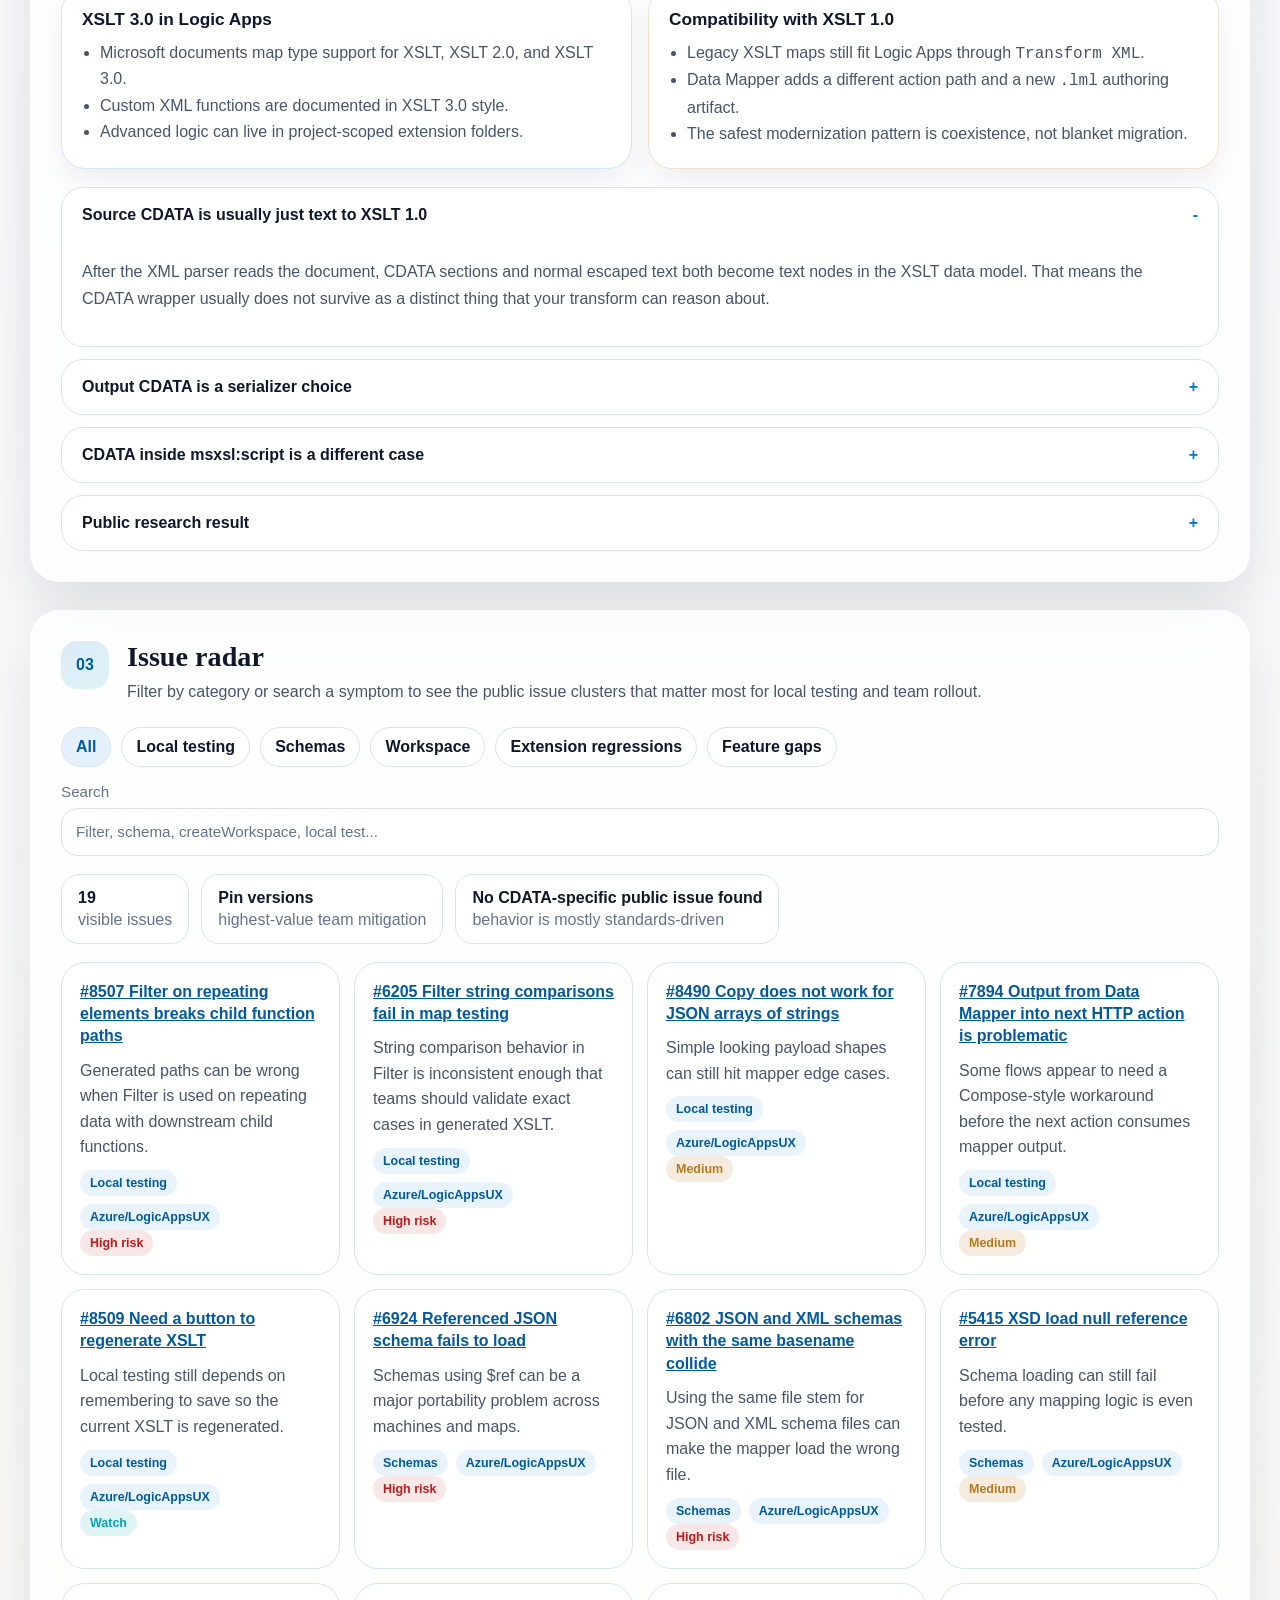
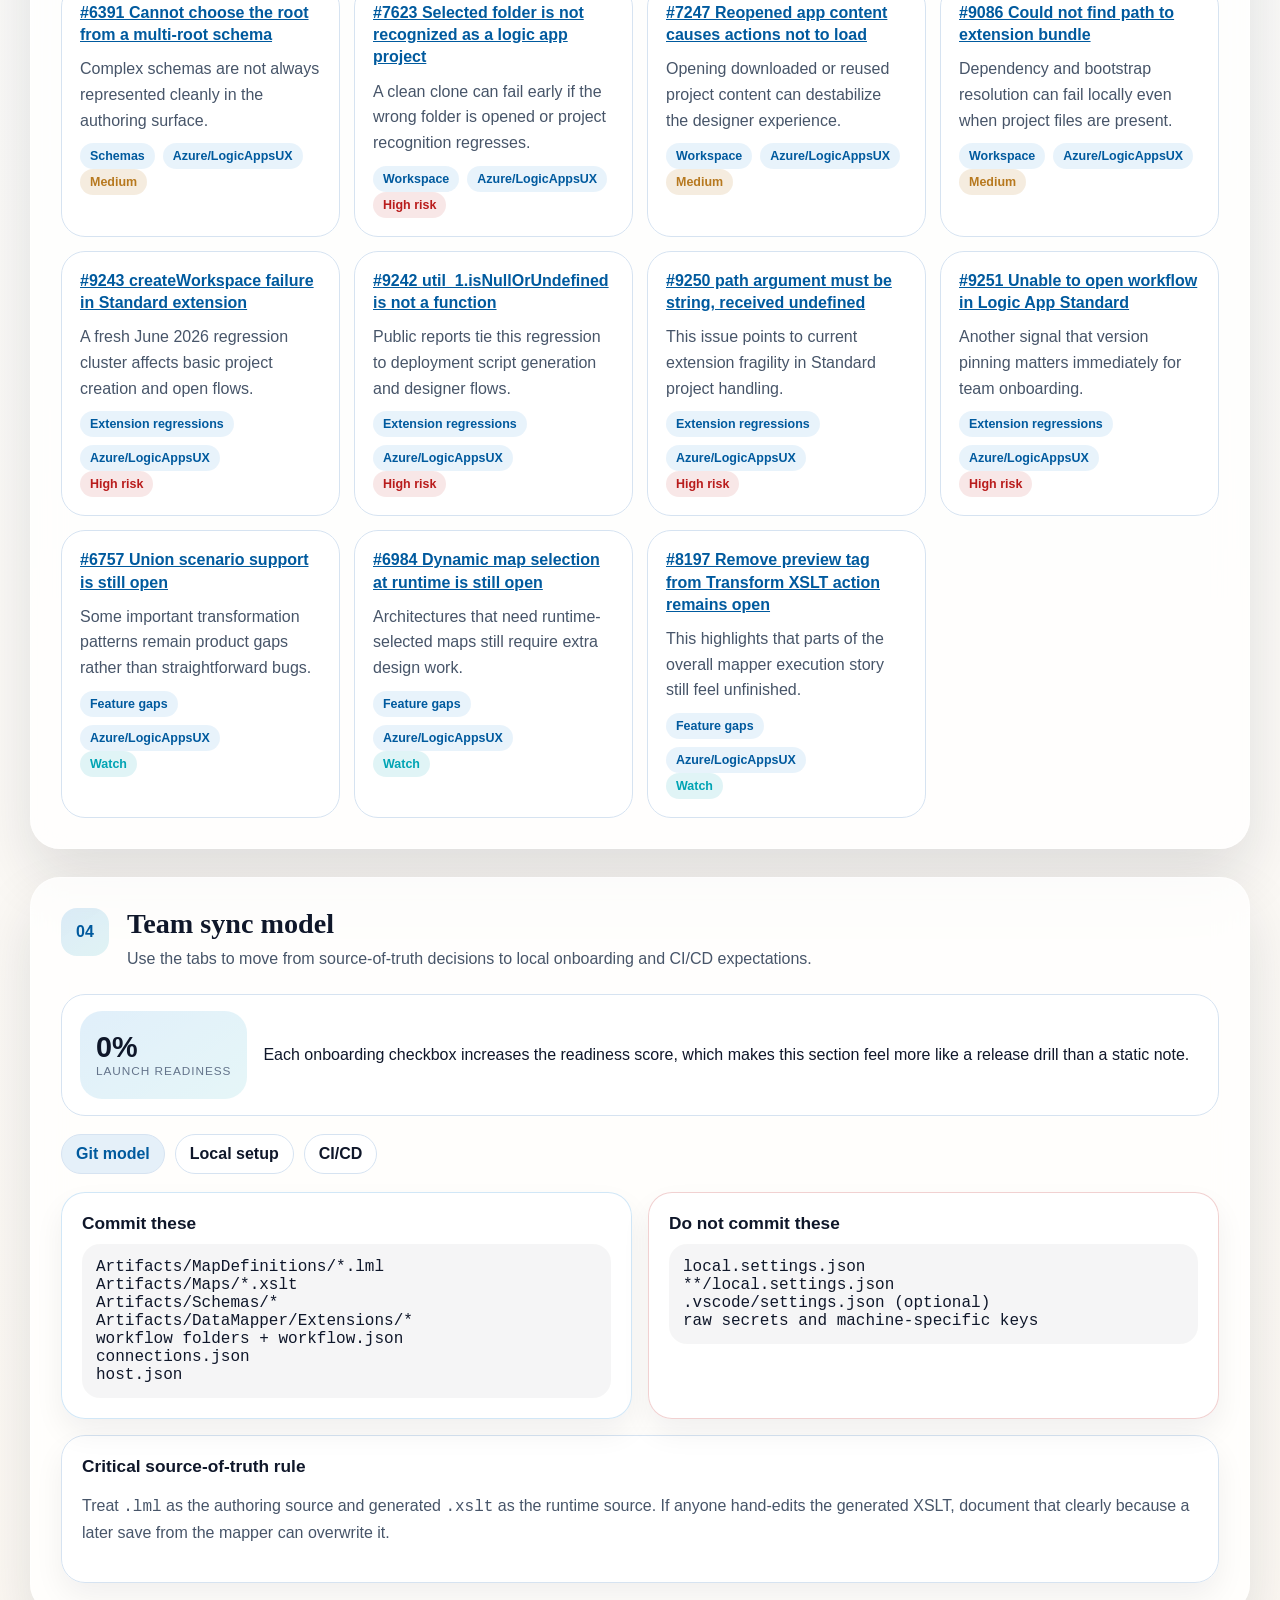
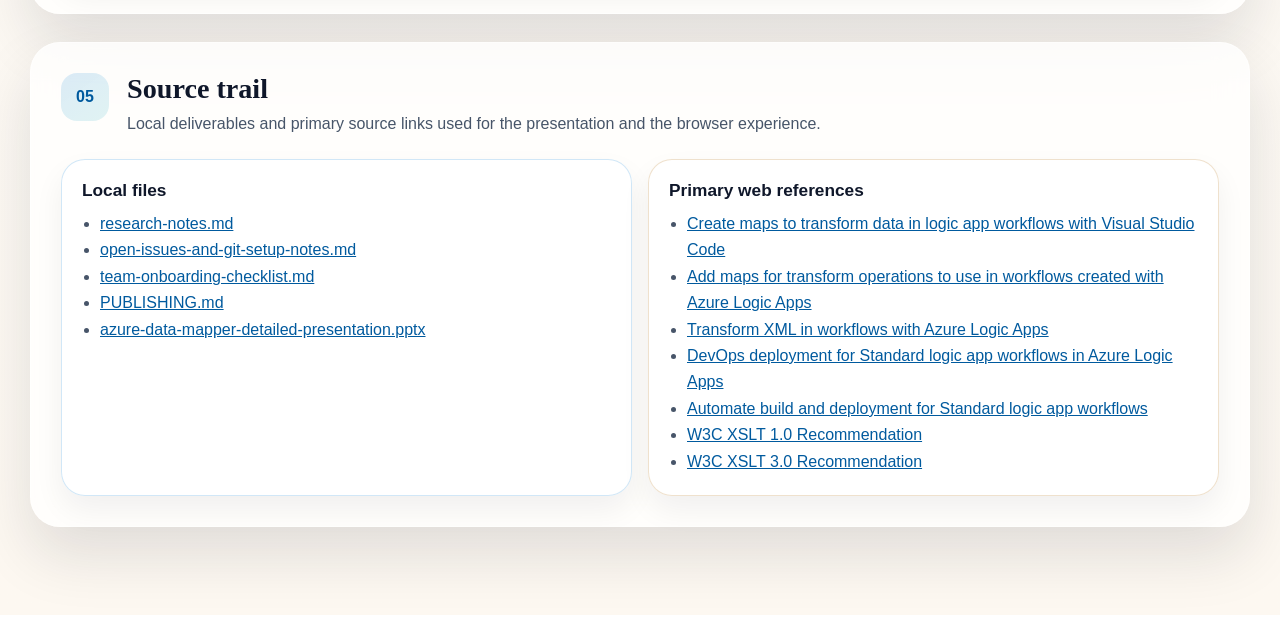
==== commit 76e5355a: "feat: add dark mode to mapper explorer" ====
--- a/deliverables/azure-data-mapper-presentation/frontend/index.html
+++ b/deliverables/azure-data-mapper-presentation/frontend/index.html
@@ -3,11 +3,43 @@
   <head>
     <meta charset="UTF-8" />
     <meta name="viewport" content="width=device-width, initial-scale=1.0" />
+    <meta name="color-scheme" content="light dark" />
     <title>Azure Data Mapper Research Explorer</title>
+    <script>
+      (function () {
+        try {
+          var key = "azure-data-mapper-theme-v1";
+          var storedTheme = localStorage.getItem(key);
+          if (storedTheme === "light" || storedTheme === "dark") {
+            document.documentElement.dataset.theme = storedTheme;
+            return;
+          }
+          if (window.matchMedia && window.matchMedia("(prefers-color-scheme: dark)").matches) {
+            document.documentElement.dataset.theme = "dark";
+          }
+        } catch (_error) {
+          // Keep the default light palette if local storage is unavailable.
+        }
+      })();
+    </script>
     <link rel="stylesheet" href="./styles.css" />
   </head>
   <body>
     <div class="page-shell">
+      <div class="utility-bar reveal">
+        <div class="utility-chip">
+          <span class="utility-kicker">Published handbook</span>
+          <strong>Gamified Azure Data Mapper explorer</strong>
+        </div>
+        <button class="theme-toggle" id="theme-toggle" type="button" aria-live="polite">
+          <span class="theme-toggle-icon" id="theme-toggle-icon" aria-hidden="true">SUN</span>
+          <span class="theme-toggle-copy">
+            <span class="theme-toggle-label">Theme</span>
+            <strong id="theme-toggle-value">Light mode</strong>
+          </span>
+        </button>
+      </div>
+
       <header class="hero" id="top">
         <div class="hero-copy reveal">
           <span class="eyebrow">Azure Logic Apps Standard</span>
--- a/deliverables/azure-data-mapper-presentation/frontend/styles.css
+++ b/deliverables/azure-data-mapper-presentation/frontend/styles.css
@@ -4,6 +4,8 @@
   --muted: #64748b;
   --paper: #f7fbff;
   --panel: rgba(255, 255, 255, 0.78);
+  --card: rgba(255, 255, 255, 0.88);
+  --card-strong: rgba(255, 255, 255, 0.94);
   --line: #d6e3f1;
   --azure: #0078d4;
   --azure-deep: #005a9e;
@@ -11,8 +13,62 @@
   --gold: #b7791f;
   --coral: #b91c1c;
   --green: #15803d;
+  --bg-spot-1: rgba(0, 120, 212, 0.16);
+  --bg-spot-2: rgba(183, 121, 31, 0.18);
+  --bg-start: #f4fbff;
+  --bg-mid: #f7fbff;
+  --bg-end: #fdf8f1;
+  --hero-top: rgba(15, 23, 42, 0.92);
+  --hero-bottom: rgba(0, 90, 158, 0.84);
+  --hero-ink: #fffaf0;
+  --hero-muted: rgba(240, 248, 255, 0.86);
+  --glass-border: rgba(255, 255, 255, 0.45);
+  --nav-bg: rgba(255, 255, 255, 0.68);
+  --nav-border: rgba(255, 255, 255, 0.45);
+  --grid-line: rgba(15, 23, 42, 0.03);
+  --soft-panel: rgba(15, 23, 42, 0.04);
+  --soft-panel-strong: rgba(15, 23, 42, 0.05);
+  --soft-progress: rgba(15, 23, 42, 0.08);
+  --input-bg: rgba(255, 255, 255, 0.85);
+  --toast-top: rgba(15, 23, 42, 0.94);
+  --toast-bottom: rgba(0, 120, 212, 0.88);
   --shadow: 0 28px 60px rgba(15, 23, 42, 0.12);
+  --shadow-strong: 0 22px 44px rgba(15, 23, 42, 0.18);
   --radius: 24px;
+}
+
+html[data-theme="dark"] {
+  color-scheme: dark;
+  --ink: #e5eef8;
+  --slate: #bfd0e2;
+  --muted: #8ea5bd;
+  --paper: #081321;
+  --panel: rgba(8, 15, 29, 0.76);
+  --card: rgba(12, 22, 40, 0.84);
+  --card-strong: rgba(14, 24, 44, 0.92);
+  --line: rgba(124, 163, 203, 0.22);
+  --azure-deep: #8ecbff;
+  --bg-spot-1: rgba(0, 120, 212, 0.22);
+  --bg-spot-2: rgba(0, 164, 180, 0.18);
+  --bg-start: #07101b;
+  --bg-mid: #0a1628;
+  --bg-end: #101b2e;
+  --hero-top: rgba(7, 18, 35, 0.94);
+  --hero-bottom: rgba(4, 91, 140, 0.8);
+  --hero-ink: #eff8ff;
+  --hero-muted: rgba(220, 236, 255, 0.82);
+  --glass-border: rgba(148, 197, 255, 0.12);
+  --nav-bg: rgba(7, 16, 27, 0.72);
+  --nav-border: rgba(148, 197, 255, 0.12);
+  --grid-line: rgba(226, 232, 240, 0.05);
+  --soft-panel: rgba(255, 255, 255, 0.04);
+  --soft-panel-strong: rgba(255, 255, 255, 0.06);
+  --soft-progress: rgba(255, 255, 255, 0.08);
+  --input-bg: rgba(10, 20, 36, 0.92);
+  --toast-top: rgba(5, 15, 28, 0.96);
+  --toast-bottom: rgba(0, 120, 212, 0.74);
+  --shadow: 0 28px 60px rgba(0, 0, 0, 0.34);
+  --shadow-strong: 0 22px 44px rgba(0, 0, 0, 0.42);
 }
 
 * {
@@ -21,16 +77,20 @@
 
 html {
   scroll-behavior: smooth;
+  color-scheme: light;
 }
 
 body {
   margin: 0;
+  min-height: 100vh;
+  overflow-x: hidden;
   color: var(--ink);
   font-family: "Aptos", "Segoe UI", sans-serif;
   background:
-    radial-gradient(circle at top left, rgba(0, 120, 212, 0.16), transparent 22rem),
-    radial-gradient(circle at 85% 15%, rgba(183, 121, 31, 0.18), transparent 18rem),
-    linear-gradient(180deg, #f4fbff 0%, #f7fbff 35%, #fdf8f1 100%);
+    radial-gradient(circle at top left, var(--bg-spot-1), transparent 22rem),
+    radial-gradient(circle at 85% 15%, var(--bg-spot-2), transparent 18rem),
+    linear-gradient(180deg, var(--bg-start) 0%, var(--bg-mid) 35%, var(--bg-end) 100%);
+  transition: background 220ms ease, color 220ms ease;
 }
 
 body::before {
@@ -39,36 +99,138 @@
   inset: 0;
   pointer-events: none;
   background-image:
-    linear-gradient(rgba(15, 23, 42, 0.03) 1px, transparent 1px),
-    linear-gradient(90deg, rgba(15, 23, 42, 0.03) 1px, transparent 1px);
+    linear-gradient(var(--grid-line) 1px, transparent 1px),
+    linear-gradient(90deg, var(--grid-line) 1px, transparent 1px);
   background-size: 32px 32px;
   mask-image: linear-gradient(180deg, rgba(0, 0, 0, 0.7), transparent 80%);
 }
 
+body::after {
+  content: "";
+  position: fixed;
+  inset: auto -12vw -18vh auto;
+  width: 32rem;
+  height: 32rem;
+  border-radius: 50%;
+  pointer-events: none;
+  background: radial-gradient(circle, rgba(0, 164, 180, 0.16), transparent 64%);
+  filter: blur(14px);
+  opacity: 0.9;
+}
+
 .page-shell {
-  width: min(1180px, calc(100% - 32px));
-  margin: 0 auto 80px;
+  width: min(1220px, calc(100% - clamp(20px, 4vw, 44px)));
+  margin: 0 auto clamp(48px, 7vw, 88px);
+  padding-top: clamp(14px, 2.4vw, 28px);
+}
+
+.utility-bar {
+  display: flex;
+  align-items: center;
+  justify-content: space-between;
+  gap: 16px;
+  margin-bottom: clamp(16px, 2vw, 24px);
+}
+
+.utility-chip,
+.theme-toggle {
+  backdrop-filter: saturate(140%) blur(16px);
+  border: 1px solid var(--nav-border);
+  box-shadow: 0 16px 30px rgba(15, 23, 42, 0.08);
+}
+
+.utility-chip {
+  display: inline-flex;
+  flex-direction: column;
+  gap: 6px;
+  padding: 14px 18px;
+  border-radius: 22px;
+  background: var(--nav-bg);
+}
+
+.utility-kicker {
+  color: var(--muted);
+  font-size: 0.76rem;
+  font-weight: 700;
+  letter-spacing: 0.12em;
+  text-transform: uppercase;
+}
+
+.utility-chip strong {
+  font-family: "Aptos Display", "Aptos", sans-serif;
+  font-size: 1rem;
+}
+
+.theme-toggle {
+  display: inline-flex;
+  align-items: center;
+  gap: 12px;
+  min-width: 220px;
+  padding: 12px 14px;
+  font: inherit;
+  border-radius: 999px;
+  background: var(--nav-bg);
+  color: var(--ink);
+  cursor: pointer;
+  transition: transform 180ms ease, border-color 180ms ease, background 180ms ease;
+}
+
+.theme-toggle:hover {
+  transform: translateY(-1px);
+  border-color: rgba(0, 120, 212, 0.22);
+}
+
+.theme-toggle-icon {
+  display: inline-flex;
+  align-items: center;
+  justify-content: center;
+  min-width: 54px;
+  min-height: 40px;
+  padding: 0 12px;
+  border-radius: 999px;
+  background: linear-gradient(90deg, rgba(0, 164, 180, 0.12), rgba(0, 120, 212, 0.14));
+  color: var(--azure-deep);
+  font-size: 0.72rem;
+  font-weight: 800;
+  letter-spacing: 0.08em;
+}
+
+.theme-toggle-copy {
+  display: flex;
+  flex-direction: column;
+  text-align: left;
+}
+
+.theme-toggle-label {
+  color: var(--muted);
+  font-size: 0.76rem;
+  letter-spacing: 0.08em;
+  text-transform: uppercase;
+}
+
+.theme-toggle-copy strong {
+  font-size: 0.98rem;
 }
 
 .hero {
   display: grid;
   grid-template-columns: 1.3fr 0.9fr;
-  gap: 24px;
-  padding: 40px 0 28px;
+  gap: clamp(18px, 2vw, 26px);
+  padding: clamp(18px, 2.6vw, 34px) 0 28px;
 }
 
 .hero-copy,
 .hero-metrics,
 .panel,
 .section-nav {
-  backdrop-filter: blur(14px);
+  backdrop-filter: saturate(140%) blur(16px);
 }
 
 .hero-copy {
-  padding: 34px;
-  border: 1px solid rgba(255, 255, 255, 0.45);
+  padding: clamp(24px, 3vw, 36px);
+  border: 1px solid var(--glass-border);
   border-radius: 30px;
-  background: linear-gradient(145deg, rgba(15, 23, 42, 0.92), rgba(0, 90, 158, 0.84));
+  background: linear-gradient(145deg, var(--hero-top), var(--hero-bottom));
   box-shadow: var(--shadow);
 }
 
@@ -88,13 +250,13 @@
   font-family: "Aptos Display", "Aptos", sans-serif;
   font-size: clamp(2.3rem, 4vw, 4rem);
   line-height: 0.98;
-  color: #fffaf0;
+  color: var(--hero-ink);
 }
 
 .hero p {
   margin: 0;
   max-width: 60ch;
-  color: rgba(240, 248, 255, 0.86);
+  color: var(--hero-muted);
   font-size: 1.05rem;
   line-height: 1.6;
 }
@@ -115,7 +277,7 @@
   border-radius: 999px;
   text-decoration: none;
   font-weight: 700;
-  transition: transform 180ms ease, box-shadow 180ms ease, background 180ms ease;
+  transition: transform 180ms ease, box-shadow 180ms ease, background 180ms ease, border-color 180ms ease;
 }
 
 .button:hover {
@@ -135,9 +297,9 @@
 }
 
 .button.tertiary {
-  color: #0f172a;
-  background: rgba(255, 250, 240, 0.86);
-  border: 1px solid rgba(255, 255, 255, 0.26);
+  color: var(--ink);
+  background: var(--card-strong);
+  border: 1px solid var(--glass-border);
 }
 
 .button.small {
@@ -149,18 +311,18 @@
 .hero-metrics {
   display: grid;
   grid-template-columns: repeat(2, 1fr);
-  gap: 14px;
+  gap: clamp(12px, 1.6vw, 16px);
 }
 
 .metric-card {
   display: flex;
   flex-direction: column;
   justify-content: space-between;
-  min-height: 134px;
+  min-height: clamp(126px, 18vw, 148px);
   padding: 22px;
   border-radius: 26px;
   color: white;
-  box-shadow: var(--shadow);
+  box-shadow: var(--shadow-strong);
 }
 
 .metric-card strong {
@@ -204,9 +366,14 @@
   margin-bottom: 22px;
   padding: 12px;
   border-radius: 999px;
-  border: 1px solid rgba(255, 255, 255, 0.45);
-  background: rgba(255, 255, 255, 0.68);
+  overflow-x: auto;
+  border: 1px solid var(--nav-border);
+  background: var(--nav-bg);
   box-shadow: 0 16px 30px rgba(15, 23, 42, 0.08);
+}
+
+.section-nav::-webkit-scrollbar {
+  display: none;
 }
 
 .section-nav a {
@@ -231,20 +398,20 @@
 
 main {
   display: grid;
-  gap: 24px;
+  gap: clamp(18px, 2.4vw, 28px);
 }
 
 .panel {
-  padding: 28px;
+  padding: clamp(22px, 3vw, 30px);
   border-radius: 30px;
-  border: 1px solid rgba(255, 255, 255, 0.5);
+  border: 1px solid var(--glass-border);
   background: var(--panel);
   box-shadow: var(--shadow);
 }
 
 .section-heading {
   display: flex;
-  gap: 16px;
+  gap: clamp(14px, 1.8vw, 18px);
   align-items: start;
   margin-bottom: 22px;
 }
@@ -295,9 +462,10 @@
   padding: 12px 14px;
   border-radius: 18px;
   border: 1px solid var(--line);
-  background: white;
+  background: var(--card-strong);
   font-weight: 700;
   text-align: center;
+  box-shadow: inset 0 1px 0 rgba(255, 255, 255, 0.18);
 }
 
 .flow-node.source {
@@ -363,7 +531,14 @@
   padding: 20px;
   border-radius: var(--radius);
   border: 1px solid var(--line);
-  background: rgba(255, 255, 255, 0.88);
+  background: var(--card);
+  box-shadow: 0 14px 30px rgba(15, 23, 42, 0.06);
+  transition: transform 180ms ease, box-shadow 180ms ease, border-color 180ms ease;
+}
+
+.info-card:hover {
+  transform: translateY(-2px);
+  box-shadow: 0 20px 36px rgba(15, 23, 42, 0.09);
 }
 
 .info-card h3 {
@@ -394,7 +569,7 @@
   padding: 14px;
   overflow: auto;
   border-radius: 18px;
-  background: rgba(15, 23, 42, 0.06);
+  background: var(--soft-panel);
 }
 
 .accent-azure {
@@ -426,7 +601,7 @@
 .accordion-item {
   border: 1px solid var(--line);
   border-radius: 22px;
-  background: rgba(255, 255, 255, 0.85);
+  background: var(--card);
   overflow: hidden;
 }
 
@@ -481,7 +656,7 @@
 .tab,
 .copy-button {
   border: 1px solid var(--line);
-  background: rgba(255, 255, 255, 0.8);
+  background: var(--card-strong);
   color: var(--ink);
   cursor: pointer;
   transition: transform 160ms ease, background 160ms ease, color 160ms ease;
@@ -508,8 +683,25 @@
   padding: 0 14px;
   border-radius: 16px;
   border: 1px solid var(--line);
-  background: rgba(255, 255, 255, 0.85);
+  background: var(--input-bg);
+  color: var(--ink);
   font: inherit;
+}
+
+.search-box input::placeholder {
+  color: var(--muted);
+}
+
+.search-box input:focus-visible,
+.theme-toggle:focus-visible,
+.copy-button:focus-visible,
+.chip:focus-visible,
+.tab:focus-visible,
+.answer-button:focus-visible,
+.accordion-trigger:focus-visible,
+.button:focus-visible {
+  outline: 2px solid rgba(0, 120, 212, 0.42);
+  outline-offset: 3px;
 }
 
 .issue-summary {
@@ -526,7 +718,7 @@
   padding: 14px 16px;
   border-radius: 18px;
   border: 1px solid var(--line);
-  background: rgba(255, 255, 255, 0.82);
+  background: var(--card);
 }
 
 .summary-pill strong {
@@ -547,7 +739,7 @@
   padding: 18px;
   border-radius: 24px;
   border: 1px solid var(--line);
-  background: rgba(255, 255, 255, 0.9);
+  background: var(--card);
 }
 
 .issue-card header {
@@ -632,7 +824,7 @@
   align-items: start;
   padding: 12px 14px;
   border-radius: 18px;
-  background: rgba(15, 23, 42, 0.04);
+  background: var(--soft-panel);
 }
 
 .check-item input {
@@ -682,7 +874,7 @@
   min-height: 68px;
   padding: 10px;
   border-radius: 20px;
-  background: linear-gradient(180deg, rgba(0, 120, 212, 0.08), rgba(255, 255, 255, 0.92));
+  background: linear-gradient(180deg, rgba(0, 120, 212, 0.08), var(--card-strong));
   border: 1px solid var(--line);
   text-align: center;
   font-weight: 700;
@@ -706,7 +898,7 @@
   border: 1px solid var(--line);
   background:
     radial-gradient(circle at top right, rgba(0, 120, 212, 0.12), transparent 14rem),
-    rgba(255, 255, 255, 0.88);
+    var(--card);
 }
 
 .score-grid {
@@ -718,7 +910,7 @@
 .score-stat {
   padding: 14px;
   border-radius: 20px;
-  background: rgba(15, 23, 42, 0.04);
+  background: var(--soft-panel);
 }
 
 .score-stat span {
@@ -740,7 +932,7 @@
   min-height: 16px;
   padding: 3px;
   border-radius: 999px;
-  background: rgba(15, 23, 42, 0.08);
+  background: var(--soft-progress);
 }
 
 .progress-fill {
@@ -771,7 +963,7 @@
   padding: 10px 12px;
   border-radius: 999px;
   border: 1px solid var(--line);
-  background: rgba(255, 255, 255, 0.92);
+  background: var(--card-strong);
   color: var(--muted);
   font-size: 0.84rem;
   font-weight: 700;
@@ -785,7 +977,7 @@
 .badge.unlocked {
   color: var(--azure-deep);
   border-color: rgba(0, 120, 212, 0.24);
-  background: linear-gradient(180deg, rgba(0, 120, 212, 0.1), rgba(255, 255, 255, 0.96));
+  background: linear-gradient(180deg, rgba(0, 120, 212, 0.1), var(--card-strong));
 }
 
 .badge.unlocked::before {
@@ -809,12 +1001,12 @@
   padding: 16px;
   border-radius: 22px;
   border: 1px solid var(--line);
-  background: rgba(255, 255, 255, 0.9);
+  background: var(--card);
 }
 
 .mission-card.complete {
   border-color: rgba(21, 128, 61, 0.22);
-  background: linear-gradient(180deg, rgba(21, 128, 61, 0.1), rgba(255, 255, 255, 0.94));
+  background: linear-gradient(180deg, rgba(21, 128, 61, 0.1), var(--card-strong));
 }
 
 .mission-card h4,
@@ -836,7 +1028,7 @@
   margin-top: 10px;
   padding: 7px 10px;
   border-radius: 999px;
-  background: rgba(15, 23, 42, 0.05);
+  background: var(--soft-panel-strong);
   font-size: 0.82rem;
   font-weight: 700;
 }
@@ -869,7 +1061,7 @@
   padding: 12px 14px;
   border: 1px solid var(--line);
   border-radius: 18px;
-  background: rgba(255, 255, 255, 0.82);
+  background: var(--card-strong);
   font: inherit;
   color: var(--ink);
   text-align: left;
@@ -912,11 +1104,11 @@
 
 .issue-card.viewed {
   border-color: rgba(0, 120, 212, 0.24);
-  background: linear-gradient(180deg, rgba(0, 120, 212, 0.05), rgba(255, 255, 255, 0.94));
+  background: linear-gradient(180deg, rgba(0, 120, 212, 0.05), var(--card-strong));
 }
 
 .issue-card a {
-  color: #1d4ed8;
+  color: var(--azure-deep);
 }
 
 .readiness-hero {
@@ -928,7 +1120,7 @@
   padding: 16px 18px;
   border-radius: 24px;
   border: 1px solid var(--line);
-  background: rgba(255, 255, 255, 0.82);
+  background: var(--card-strong);
 }
 
 .readiness-score {
@@ -969,8 +1161,9 @@
   padding: 14px 16px;
   border-radius: 18px;
   color: white;
-  background: linear-gradient(145deg, rgba(15, 23, 42, 0.94), rgba(0, 120, 212, 0.88));
-  box-shadow: 0 22px 44px rgba(15, 23, 42, 0.18);
+  border: 1px solid rgba(255, 255, 255, 0.12);
+  background: linear-gradient(145deg, var(--toast-top), var(--toast-bottom));
+  box-shadow: var(--shadow-strong);
   animation: toast-in 220ms ease forwards;
 }
 
@@ -1025,6 +1218,16 @@
 }
 
 @media (max-width: 980px) {
+  .utility-bar {
+    flex-direction: column;
+    align-items: stretch;
+  }
+
+  .theme-toggle {
+    width: 100%;
+    justify-content: space-between;
+  }
+
   .hero,
   .mission-layout,
   .card-grid.four-up,
@@ -1076,7 +1279,7 @@
 
 @media (max-width: 640px) {
   .page-shell {
-    width: min(100% - 20px, 1180px);
+    width: min(1180px, calc(100% - 20px));
   }
 
   .hero-copy,
@@ -1084,12 +1287,21 @@
     padding: 22px;
   }
 
+  .utility-chip {
+    padding: 14px 16px;
+  }
+
   .hero-metrics {
     grid-template-columns: 1fr;
   }
 
   .section-nav {
     border-radius: 24px;
+    padding: 10px;
+  }
+
+  .section-nav a {
+    white-space: nowrap;
   }
 
   .toast-stack {
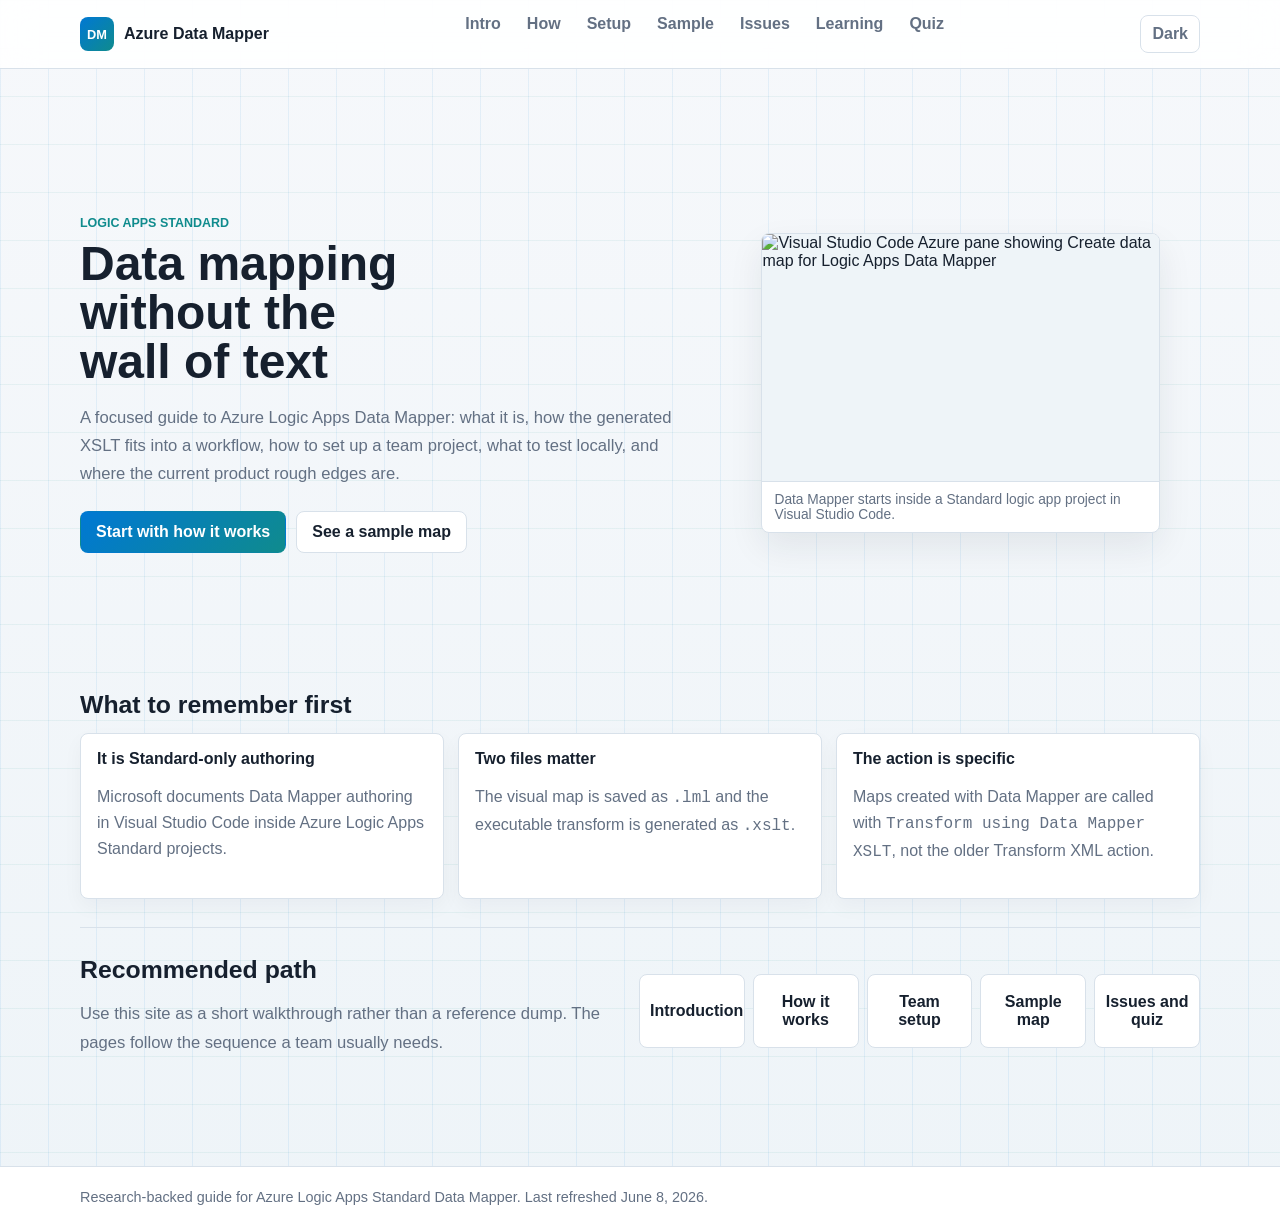
==== commit a91125c4: "feat: rebuild data mapper guide as multipage site" ====
--- a/deliverables/azure-data-mapper-presentation/frontend/index.html
+++ b/deliverables/azure-data-mapper-presentation/frontend/index.html
@@ -4,388 +4,91 @@
     <meta charset="UTF-8" />
     <meta name="viewport" content="width=device-width, initial-scale=1.0" />
     <meta name="color-scheme" content="light dark" />
-    <title>Azure Data Mapper Research Explorer</title>
+    <title>Azure Data Mapper Guide</title>
     <script>
       (function () {
         try {
-          var key = "azure-data-mapper-theme-v1";
-          var storedTheme = localStorage.getItem(key);
-          if (storedTheme === "light" || storedTheme === "dark") {
-            document.documentElement.dataset.theme = storedTheme;
-            return;
-          }
-          if (window.matchMedia && window.matchMedia("(prefers-color-scheme: dark)").matches) {
-            document.documentElement.dataset.theme = "dark";
-          }
-        } catch (_error) {
-          // Keep the default light palette if local storage is unavailable.
-        }
+          var theme = localStorage.getItem("azure-data-mapper-theme-v2");
+          if (theme === "dark" || theme === "light") document.documentElement.dataset.theme = theme;
+          else if (matchMedia("(prefers-color-scheme: dark)").matches) document.documentElement.dataset.theme = "dark";
+        } catch (_error) {}
       })();
     </script>
     <link rel="stylesheet" href="./styles.css" />
   </head>
   <body>
-    <div class="page-shell">
-      <div class="utility-bar reveal">
-        <div class="utility-chip">
-          <span class="utility-kicker">Published handbook</span>
-          <strong>Gamified Azure Data Mapper explorer</strong>
-        </div>
-        <button class="theme-toggle" id="theme-toggle" type="button" aria-live="polite">
-          <span class="theme-toggle-icon" id="theme-toggle-icon" aria-hidden="true">SUN</span>
-          <span class="theme-toggle-copy">
-            <span class="theme-toggle-label">Theme</span>
-            <strong id="theme-toggle-value">Light mode</strong>
-          </span>
-        </button>
+    <header class="site-header">
+      <div class="topbar">
+        <a class="brand" href="./index.html"><span class="brand-mark">DM</span><span>Azure Data Mapper</span></a>
+        <nav class="nav" aria-label="Primary">
+          <a href="./index.html">Intro</a>
+          <a href="./how.html">How</a>
+          <a href="./setup.html">Setup</a>
+          <a href="./sample.html">Sample</a>
+          <a href="./issues.html">Issues</a>
+          <a href="./learning.html">Learning</a>
+          <a href="./quiz.html">Quiz</a>
+        </nav>
+        <button class="theme-toggle" type="button" data-theme-toggle>Dark</button>
       </div>
+    </header>
 
-      <header class="hero" id="top">
-        <div class="hero-copy reveal">
-          <span class="eyebrow">Azure Logic Apps Standard</span>
-          <h1>Azure Data Mapper Research Explorer</h1>
+    <main class="page">
+      <section class="hero">
+        <div class="hero-copy">
+          <span class="kicker">Logic Apps Standard</span>
+          <h1>Data mapping without the wall of text</h1>
           <p>
-            A browser-friendly view of the detailed Markdown research: use cases, XSLT 3.0, XSLT 1.0 and CDATA,
-            public open issues, and the Git-first setup that keeps Logic Apps Standard projects in sync across developer machines.
+            A focused guide to Azure Logic Apps Data Mapper: what it is, how the generated XSLT fits into a workflow,
+            how to set up a team project, what to test locally, and where the current product rough edges are.
           </p>
           <div class="hero-actions">
-            <a class="button primary" href="../azure-data-mapper-detailed-presentation.pptx">Open detailed PPT</a>
-            <a class="button secondary" href="../open-issues-and-git-setup-notes.md">Open research Markdown</a>
-            <a class="button tertiary" href="../PUBLISHING.md">Publishing guide</a>
+            <a class="button primary" href="./how.html">Start with how it works</a>
+            <a class="button" href="./sample.html">See a sample map</a>
           </div>
         </div>
-        <div class="hero-metrics reveal">
-          <article class="metric-card azure">
-            <strong>.lml + .xslt</strong>
-            <span>Dual artifacts to govern</span>
+        <figure class="visual-panel">
+          <img src="https://learn.microsoft.com/azure/logic-apps/media/create-maps-data-transformation-visual-studio-code/create-data-map.png" alt="Visual Studio Code Azure pane showing Create data map for Logic Apps Data Mapper" />
+          <figcaption class="caption">Data Mapper starts inside a Standard logic app project in Visual Studio Code.</figcaption>
+        </figure>
+      </section>
+
+      <section class="band">
+        <h2>What to remember first</h2>
+        <div class="grid">
+          <article class="card">
+            <h3>It is Standard-only authoring</h3>
+            <p>Microsoft documents Data Mapper authoring in Visual Studio Code inside Azure Logic Apps Standard projects.</p>
           </article>
-          <article class="metric-card cyan">
-            <strong>XSLT 3.0</strong>
-            <span>Documented map type support</span>
+          <article class="card">
+            <h3>Two files matter</h3>
+            <p>The visual map is saved as <code>.lml</code> and the executable transform is generated as <code>.xslt</code>.</p>
           </article>
-          <article class="metric-card coral">
-            <strong>June 2026</strong>
-            <span>Fresh extension instability cluster</span>
-          </article>
-          <article class="metric-card gold">
-            <strong>Git + CI/CD</strong>
-            <span>Works when versions are pinned</span>
+          <article class="card">
+            <h3>The action is specific</h3>
+            <p>Maps created with Data Mapper are called with <code>Transform using Data Mapper XSLT</code>, not the older Transform XML action.</p>
           </article>
         </div>
-      </header>
+      </section>
 
-      <nav class="section-nav">
-        <a href="#mission">Mission</a>
-        <a href="#overview">Overview</a>
-        <a href="#xslt">XSLT</a>
-        <a href="#issues">Issue Radar</a>
-        <a href="#team">Team Setup</a>
-        <a href="#sources">Sources</a>
-      </nav>
+      <section class="band split">
+        <div>
+          <h2>Recommended path</h2>
+          <p class="lead">Use this site as a short walkthrough rather than a reference dump. The pages follow the sequence a team usually needs.</p>
+        </div>
+        <div class="flow">
+          <span>Introduction</span>
+          <span>How it works</span>
+          <span>Team setup</span>
+          <span>Sample map</span>
+          <span>Issues and quiz</span>
+        </div>
+      </section>
+    </main>
 
-      <main>
-        <section class="panel reveal" id="mission">
-          <div class="section-heading">
-            <span class="section-tag">00</span>
-            <div>
-              <h2>Mission Control</h2>
-              <p>Turn the research into a lightweight playthrough: explore sections, inspect issue cards, answer quiz prompts, and unlock badges.</p>
-            </div>
-          </div>
-
-          <div class="mission-layout">
-            <article class="scoreboard-card">
-              <div class="score-grid">
-                <div class="score-stat">
-                  <span>Level</span>
-                  <strong id="player-level">Map Scout</strong>
-                </div>
-                <div class="score-stat">
-                  <span>XP</span>
-                  <strong id="player-xp">0</strong>
-                </div>
-                <div class="score-stat">
-                  <span>Sections</span>
-                  <strong id="player-sections">0/6</strong>
-                </div>
-              </div>
-
-              <div class="progress-shell" aria-hidden="true">
-                <div class="progress-fill" id="xp-progress-bar"></div>
-              </div>
-              <p class="score-caption" id="level-caption">Visit sections, inspect issues, and clear the quiz to climb from Map Scout to Release Captain.</p>
-
-              <div class="badge-rack" id="badge-row"></div>
-
-              <button class="button tertiary small" id="reset-progress" type="button">Reset progress</button>
-            </article>
-
-            <article class="mission-board">
-              <h3>Mission board</h3>
-              <div class="mission-cards" id="mission-cards"></div>
-            </article>
-          </div>
-
-          <div class="card-grid two-up mission-lab">
-            <article class="info-card accent-cyan">
-              <h3>Challenge Lab</h3>
-              <p class="mission-copy">Quick checks that turn the research into memory. Correct answers award more XP, but every attempt teaches something.</p>
-              <div class="quiz-stack" id="quiz-stack"></div>
-            </article>
-
-            <article class="info-card accent-green">
-              <h3>Go Live options</h3>
-              <ul>
-                <li><strong>GitHub Pages:</strong> the easiest path for this static deliverable. I prepared a Pages workflow and a root landing page for it.</li>
-                <li><strong>Azure Static Web Apps:</strong> best Azure-native option when you want GitHub or Azure DevOps integration, global static distribution, and free SSL.</li>
-              </ul>
-              <p class="mission-copy">The current setup is publish-ready for GitHub Pages now, and I can wire Azure Static Web Apps next if you want the Azure route.</p>
-            </article>
-          </div>
-        </section>
-
-        <section class="panel reveal" id="overview">
-          <div class="section-heading">
-            <span class="section-tag">01</span>
-            <div>
-              <h2>What the feature really is</h2>
-              <p>Data Mapper is a project-scoped authoring pipeline inside Logic Apps Standard, not just a visual canvas.</p>
-            </div>
-          </div>
-
-          <div class="flow-map">
-            <div class="flow-node source">Schemas</div>
-            <div class="flow-arrow"></div>
-            <div class="flow-node design">Visual map (.lml)</div>
-            <div class="flow-arrow"></div>
-            <div class="flow-node runtime">Generated .xslt</div>
-            <div class="flow-arrow"></div>
-            <div class="flow-node action">Workflow action</div>
-          </div>
-
-          <div class="card-grid four-up">
-            <article class="info-card">
-              <h3>Best-fit use cases</h3>
-              <p>B2B orders, invoices, canonical-model transforms, partner payload reshaping, and workflow-local schema-driven mappings.</p>
-            </article>
-            <article class="info-card">
-              <h3>Authoring model</h3>
-              <p>Microsoft documents VS Code authoring with saved output in <code>Artifacts/MapDefinitions</code> and <code>Artifacts/Maps</code>.</p>
-            </article>
-            <article class="info-card">
-              <h3>Key tradeoff</h3>
-              <p>The visual source and runtime source are separate artifacts, so teams must review both and treat mapper saves carefully.</p>
-            </article>
-            <article class="info-card">
-              <h3>Operational limit</h3>
-              <p>Current mapper authoring is Standard-only and Windows-only, which matters immediately for team rollout planning.</p>
-            </article>
-          </div>
-        </section>
-
-        <section class="panel reveal" id="xslt">
-          <div class="section-heading">
-            <span class="section-tag">02</span>
-            <div>
-              <h2>XSLT 3.0, XSLT 1.0, and CDATA</h2>
-              <p>The docs, the standard, and the public issue stream point to coexistence, not a full replacement story.</p>
-            </div>
-          </div>
-
-          <div class="card-grid two-up">
-            <article class="info-card accent-azure">
-              <h3>XSLT 3.0 in Logic Apps</h3>
-              <ul>
-                <li>Microsoft documents map type support for XSLT, XSLT 2.0, and XSLT 3.0.</li>
-                <li>Custom XML functions are documented in XSLT 3.0 style.</li>
-                <li>Advanced logic can live in project-scoped extension folders.</li>
-              </ul>
-            </article>
-            <article class="info-card accent-gold">
-              <h3>Compatibility with XSLT 1.0</h3>
-              <ul>
-                <li>Legacy XSLT maps still fit Logic Apps through <code>Transform XML</code>.</li>
-                <li>Data Mapper adds a different action path and a new <code>.lml</code> authoring artifact.</li>
-                <li>The safest modernization pattern is coexistence, not blanket migration.</li>
-              </ul>
-            </article>
-          </div>
-
-          <div class="accordion-stack" id="cdata-accordion"></div>
-        </section>
-
-        <section class="panel reveal" id="issues">
-          <div class="section-heading">
-            <span class="section-tag">03</span>
-            <div>
-              <h2>Issue radar</h2>
-              <p>Filter by category or search a symptom to see the public issue clusters that matter most for local testing and team rollout.</p>
-            </div>
-          </div>
-
-          <div class="issue-toolbar">
-            <div class="chip-row" id="category-chips"></div>
-            <label class="search-box">
-              <span>Search</span>
-              <input id="issue-search" type="search" placeholder="Filter, schema, createWorkspace, local test..." />
-            </label>
-          </div>
-
-          <div class="issue-summary">
-            <div class="summary-pill">
-              <strong id="issue-count">0</strong>
-              <span>visible issues</span>
-            </div>
-            <div class="summary-pill">
-              <strong>Pin versions</strong>
-              <span>highest-value team mitigation</span>
-            </div>
-            <div class="summary-pill">
-              <strong>No CDATA-specific public issue found</strong>
-              <span>behavior is mostly standards-driven</span>
-            </div>
-          </div>
-
-          <div class="issues-grid" id="issues-grid"></div>
-        </section>
-
-        <section class="panel reveal" id="team">
-          <div class="section-heading">
-            <span class="section-tag">04</span>
-            <div>
-              <h2>Team sync model</h2>
-              <p>Use the tabs to move from source-of-truth decisions to local onboarding and CI/CD expectations.</p>
-            </div>
-          </div>
-
-          <div class="readiness-hero">
-            <div class="readiness-score">
-              <strong id="readiness-score">0%</strong>
-              <span>launch readiness</span>
-            </div>
-            <p>Each onboarding checkbox increases the readiness score, which makes this section feel more like a release drill than a static note.</p>
-          </div>
-
-          <div class="tab-row" id="team-tabs">
-            <button class="tab active" data-tab="git">Git model</button>
-            <button class="tab" data-tab="local">Local setup</button>
-            <button class="tab" data-tab="pipeline">CI/CD</button>
-          </div>
-
-          <div class="tab-panels">
-            <section class="tab-panel active" data-panel="git">
-              <div class="card-grid two-up">
-                <article class="info-card accent-azure">
-                  <h3>Commit these</h3>
-                  <pre><code>Artifacts/MapDefinitions/*.lml
-Artifacts/Maps/*.xslt
-Artifacts/Schemas/*
-Artifacts/DataMapper/Extensions/*
-workflow folders + workflow.json
-connections.json
-host.json</code></pre>
-                </article>
-                <article class="info-card accent-coral">
-                  <h3>Do not commit these</h3>
-                  <pre><code>local.settings.json
-**/local.settings.json
-.vscode/settings.json (optional)
-raw secrets and machine-specific keys</code></pre>
-                </article>
-              </div>
-              <article class="info-card wide-note">
-                <h3>Critical source-of-truth rule</h3>
-                <p>
-                  Treat <code>.lml</code> as the authoring source and generated <code>.xslt</code> as the runtime source. If anyone hand-edits the generated XSLT,
-                  document that clearly because a later save from the mapper can overwrite it.
-                </p>
-              </article>
-            </section>
-
-            <section class="tab-panel" data-panel="local">
-              <div class="checklist-grid">
-                <article class="info-card accent-cyan">
-                  <h3>Clone checklist</h3>
-                  <div class="checklist" id="checklist"></div>
-                </article>
-                <article class="info-card accent-gold">
-                  <h3>Reusable snippets</h3>
-                  <div class="snippet-block">
-                    <div class="snippet-header">
-                      <span><code>local.settings.sample.json</code></span>
-                      <button class="copy-button" data-copy="local-settings">Copy</button>
-                    </div>
-                    <pre><code id="local-settings-snippet"></code></pre>
-                  </div>
-                  <div class="snippet-block">
-                    <div class="snippet-header">
-                      <span><code>.gitignore</code> additions</span>
-                      <button class="copy-button" data-copy="gitignore">Copy</button>
-                    </div>
-                    <pre><code id="gitignore-snippet"></code></pre>
-                  </div>
-                </article>
-              </div>
-            </section>
-
-            <section class="tab-panel" data-panel="pipeline">
-              <div class="pipeline-strip">
-                <span>Commit</span>
-                <span>Validate JSON / XSD / XSLT</span>
-                <span>Package app</span>
-                <span>Deploy infra</span>
-                <span>Deploy workflow</span>
-                <span>Smoke test</span>
-              </div>
-              <div class="card-grid three-up">
-                <article class="info-card accent-azure">
-                  <h3>Design-time portability</h3>
-                  <p>Parameterize <code>connections.json</code> and keep secrets local or deployment-injected.</p>
-                </article>
-                <article class="info-card accent-cyan">
-                  <h3>Validation</h3>
-                  <p>Check JSON shape, XSD and XSLT well-formedness, and required artifact presence before packaging.</p>
-                </article>
-                <article class="info-card accent-green">
-                  <h3>Runtime proof</h3>
-                  <p>Run a workflow-level smoke test after deployment because local map tests do not cover every runtime edge.</p>
-                </article>
-              </div>
-            </section>
-          </div>
-        </section>
-
-        <section class="panel reveal" id="sources">
-          <div class="section-heading">
-            <span class="section-tag">05</span>
-            <div>
-              <h2>Source trail</h2>
-              <p>Local deliverables and primary source links used for the presentation and the browser experience.</p>
-            </div>
-          </div>
-
-          <div class="card-grid two-up">
-            <article class="info-card accent-azure">
-              <h3>Local files</h3>
-              <ul class="source-list">
-                <li><a href="../research-notes.md">research-notes.md</a></li>
-                <li><a href="../open-issues-and-git-setup-notes.md">open-issues-and-git-setup-notes.md</a></li>
-                <li><a href="../team-onboarding-checklist.md">team-onboarding-checklist.md</a></li>
-                <li><a href="../PUBLISHING.md">PUBLISHING.md</a></li>
-                <li><a href="../azure-data-mapper-detailed-presentation.pptx">azure-data-mapper-detailed-presentation.pptx</a></li>
-              </ul>
-            </article>
-            <article class="info-card accent-gold">
-              <h3>Primary web references</h3>
-              <ul class="source-list" id="source-links"></ul>
-            </article>
-          </div>
-        </section>
-      </main>
-    </div>
-
-    <div class="toast-stack" id="toast-stack" aria-live="polite" aria-atomic="true"></div>
-
+    <footer class="site-footer">
+      <div class="inner">Research-backed guide for Azure Logic Apps Standard Data Mapper. Last refreshed June 8, 2026.</div>
+    </footer>
     <script src="./app.js"></script>
   </body>
-  </html>
+</html>
--- a/deliverables/azure-data-mapper-presentation/frontend/styles.css
+++ b/deliverables/azure-data-mapper-presentation/frontend/styles.css
@@ -1,74 +1,34 @@
 :root {
-  --ink: #0f172a;
-  --slate: #475569;
-  --muted: #64748b;
-  --paper: #f7fbff;
-  --panel: rgba(255, 255, 255, 0.78);
-  --card: rgba(255, 255, 255, 0.88);
-  --card-strong: rgba(255, 255, 255, 0.94);
-  --line: #d6e3f1;
-  --azure: #0078d4;
-  --azure-deep: #005a9e;
-  --cyan: #00a4b4;
-  --gold: #b7791f;
-  --coral: #b91c1c;
-  --green: #15803d;
-  --bg-spot-1: rgba(0, 120, 212, 0.16);
-  --bg-spot-2: rgba(183, 121, 31, 0.18);
-  --bg-start: #f4fbff;
-  --bg-mid: #f7fbff;
-  --bg-end: #fdf8f1;
-  --hero-top: rgba(15, 23, 42, 0.92);
-  --hero-bottom: rgba(0, 90, 158, 0.84);
-  --hero-ink: #fffaf0;
-  --hero-muted: rgba(240, 248, 255, 0.86);
-  --glass-border: rgba(255, 255, 255, 0.45);
-  --nav-bg: rgba(255, 255, 255, 0.68);
-  --nav-border: rgba(255, 255, 255, 0.45);
-  --grid-line: rgba(15, 23, 42, 0.03);
-  --soft-panel: rgba(15, 23, 42, 0.04);
-  --soft-panel-strong: rgba(15, 23, 42, 0.05);
-  --soft-progress: rgba(15, 23, 42, 0.08);
-  --input-bg: rgba(255, 255, 255, 0.85);
-  --toast-top: rgba(15, 23, 42, 0.94);
-  --toast-bottom: rgba(0, 120, 212, 0.88);
-  --shadow: 0 28px 60px rgba(15, 23, 42, 0.12);
-  --shadow-strong: 0 22px 44px rgba(15, 23, 42, 0.18);
-  --radius: 24px;
+  color-scheme: light;
+  --bg: #f6f8fb;
+  --surface: #ffffff;
+  --surface-2: #eef4f8;
+  --ink: #16202e;
+  --muted: #637083;
+  --line: #d8e1ea;
+  --accent: #0078d4;
+  --accent-2: #0f8b8d;
+  --accent-3: #b35300;
+  --danger: #b42318;
+  --ok: #167a45;
+  --shadow: 0 14px 34px rgba(22, 32, 46, 0.08);
+  --max: 1120px;
 }
 
 html[data-theme="dark"] {
   color-scheme: dark;
-  --ink: #e5eef8;
-  --slate: #bfd0e2;
-  --muted: #8ea5bd;
-  --paper: #081321;
-  --panel: rgba(8, 15, 29, 0.76);
-  --card: rgba(12, 22, 40, 0.84);
-  --card-strong: rgba(14, 24, 44, 0.92);
-  --line: rgba(124, 163, 203, 0.22);
-  --azure-deep: #8ecbff;
-  --bg-spot-1: rgba(0, 120, 212, 0.22);
-  --bg-spot-2: rgba(0, 164, 180, 0.18);
-  --bg-start: #07101b;
-  --bg-mid: #0a1628;
-  --bg-end: #101b2e;
-  --hero-top: rgba(7, 18, 35, 0.94);
-  --hero-bottom: rgba(4, 91, 140, 0.8);
-  --hero-ink: #eff8ff;
-  --hero-muted: rgba(220, 236, 255, 0.82);
-  --glass-border: rgba(148, 197, 255, 0.12);
-  --nav-bg: rgba(7, 16, 27, 0.72);
-  --nav-border: rgba(148, 197, 255, 0.12);
-  --grid-line: rgba(226, 232, 240, 0.05);
-  --soft-panel: rgba(255, 255, 255, 0.04);
-  --soft-panel-strong: rgba(255, 255, 255, 0.06);
-  --soft-progress: rgba(255, 255, 255, 0.08);
-  --input-bg: rgba(10, 20, 36, 0.92);
-  --toast-top: rgba(5, 15, 28, 0.96);
-  --toast-bottom: rgba(0, 120, 212, 0.74);
-  --shadow: 0 28px 60px rgba(0, 0, 0, 0.34);
-  --shadow-strong: 0 22px 44px rgba(0, 0, 0, 0.42);
+  --bg: #0d1117;
+  --surface: #151b23;
+  --surface-2: #1c2430;
+  --ink: #edf4fb;
+  --muted: #a7b5c7;
+  --line: #2e3a49;
+  --accent: #66b8ff;
+  --accent-2: #70d6d2;
+  --accent-3: #f0a55a;
+  --danger: #ff8a80;
+  --ok: #79d99d;
+  --shadow: 0 14px 34px rgba(0, 0, 0, 0.34);
 }
 
 * {
@@ -77,1240 +37,460 @@
 
 html {
   scroll-behavior: smooth;
-  color-scheme: light;
 }
 
 body {
   margin: 0;
   min-height: 100vh;
-  overflow-x: hidden;
   color: var(--ink);
   font-family: "Aptos", "Segoe UI", sans-serif;
   background:
-    radial-gradient(circle at top left, var(--bg-spot-1), transparent 22rem),
-    radial-gradient(circle at 85% 15%, var(--bg-spot-2), transparent 18rem),
-    linear-gradient(180deg, var(--bg-start) 0%, var(--bg-mid) 35%, var(--bg-end) 100%);
-  transition: background 220ms ease, color 220ms ease;
-}
-
-body::before {
-  content: "";
-  position: fixed;
-  inset: 0;
-  pointer-events: none;
-  background-image:
-    linear-gradient(var(--grid-line) 1px, transparent 1px),
-    linear-gradient(90deg, var(--grid-line) 1px, transparent 1px);
-  background-size: 32px 32px;
-  mask-image: linear-gradient(180deg, rgba(0, 0, 0, 0.7), transparent 80%);
-}
-
-body::after {
-  content: "";
-  position: fixed;
-  inset: auto -12vw -18vh auto;
-  width: 32rem;
-  height: 32rem;
-  border-radius: 50%;
-  pointer-events: none;
-  background: radial-gradient(circle, rgba(0, 164, 180, 0.16), transparent 64%);
-  filter: blur(14px);
-  opacity: 0.9;
-}
-
-.page-shell {
-  width: min(1220px, calc(100% - clamp(20px, 4vw, 44px)));
-  margin: 0 auto clamp(48px, 7vw, 88px);
-  padding-top: clamp(14px, 2.4vw, 28px);
-}
-
-.utility-bar {
+    linear-gradient(90deg, rgba(0, 120, 212, 0.08) 1px, transparent 1px),
+    linear-gradient(rgba(15, 139, 141, 0.07) 1px, transparent 1px),
+    linear-gradient(180deg, var(--bg), var(--surface-2));
+  background-size: 48px 48px, 48px 48px, auto;
+}
+
+a {
+  color: var(--accent);
+}
+
+img {
+  display: block;
+  max-width: 100%;
+}
+
+code,
+pre {
+  font-family: "SFMono-Regular", Consolas, monospace;
+}
+
+pre {
+  overflow: auto;
+  margin: 0;
+  padding: 16px;
+  border: 1px solid var(--line);
+  border-radius: 8px;
+  background: var(--surface-2);
+  line-height: 1.55;
+}
+
+.site-header {
+  position: sticky;
+  top: 0;
+  z-index: 10;
+  border-bottom: 1px solid var(--line);
+  background: color-mix(in srgb, var(--surface) 88%, transparent);
+  backdrop-filter: blur(16px);
+}
+
+.topbar {
+  width: min(var(--max), calc(100% - 32px));
+  margin: 0 auto;
   display: flex;
   align-items: center;
   justify-content: space-between;
   gap: 16px;
-  margin-bottom: clamp(16px, 2vw, 24px);
-}
-
-.utility-chip,
-.theme-toggle {
-  backdrop-filter: saturate(140%) blur(16px);
-  border: 1px solid var(--nav-border);
-  box-shadow: 0 16px 30px rgba(15, 23, 42, 0.08);
-}
-
-.utility-chip {
+  min-height: 68px;
+}
+
+.brand {
   display: inline-flex;
-  flex-direction: column;
-  gap: 6px;
-  padding: 14px 18px;
-  border-radius: 22px;
-  background: var(--nav-bg);
-}
-
-.utility-kicker {
-  color: var(--muted);
-  font-size: 0.76rem;
-  font-weight: 700;
-  letter-spacing: 0.12em;
-  text-transform: uppercase;
-}
-
-.utility-chip strong {
-  font-family: "Aptos Display", "Aptos", sans-serif;
-  font-size: 1rem;
-}
-
-.theme-toggle {
-  display: inline-flex;
-  align-items: center;
-  gap: 12px;
-  min-width: 220px;
-  padding: 12px 14px;
-  font: inherit;
-  border-radius: 999px;
-  background: var(--nav-bg);
-  color: var(--ink);
-  cursor: pointer;
-  transition: transform 180ms ease, border-color 180ms ease, background 180ms ease;
-}
-
-.theme-toggle:hover {
-  transform: translateY(-1px);
-  border-color: rgba(0, 120, 212, 0.22);
-}
-
-.theme-toggle-icon {
-  display: inline-flex;
-  align-items: center;
-  justify-content: center;
-  min-width: 54px;
-  min-height: 40px;
-  padding: 0 12px;
-  border-radius: 999px;
-  background: linear-gradient(90deg, rgba(0, 164, 180, 0.12), rgba(0, 120, 212, 0.14));
-  color: var(--azure-deep);
-  font-size: 0.72rem;
-  font-weight: 800;
-  letter-spacing: 0.08em;
-}
-
-.theme-toggle-copy {
-  display: flex;
-  flex-direction: column;
-  text-align: left;
-}
-
-.theme-toggle-label {
-  color: var(--muted);
-  font-size: 0.76rem;
-  letter-spacing: 0.08em;
-  text-transform: uppercase;
-}
-
-.theme-toggle-copy strong {
-  font-size: 0.98rem;
-}
-
-.hero {
-  display: grid;
-  grid-template-columns: 1.3fr 0.9fr;
-  gap: clamp(18px, 2vw, 26px);
-  padding: clamp(18px, 2.6vw, 34px) 0 28px;
-}
-
-.hero-copy,
-.hero-metrics,
-.panel,
-.section-nav {
-  backdrop-filter: saturate(140%) blur(16px);
-}
-
-.hero-copy {
-  padding: clamp(24px, 3vw, 36px);
-  border: 1px solid var(--glass-border);
-  border-radius: 30px;
-  background: linear-gradient(145deg, var(--hero-top), var(--hero-bottom));
-  box-shadow: var(--shadow);
-}
-
-.eyebrow {
-  display: inline-flex;
-  padding: 7px 14px;
-  border-radius: 999px;
-  font-size: 0.74rem;
-  letter-spacing: 0.14em;
-  text-transform: uppercase;
-  color: #dcecff;
-  background: rgba(255, 255, 255, 0.14);
-}
-
-.hero h1 {
-  margin: 18px 0 10px;
-  font-family: "Aptos Display", "Aptos", sans-serif;
-  font-size: clamp(2.3rem, 4vw, 4rem);
-  line-height: 0.98;
-  color: var(--hero-ink);
-}
-
-.hero p {
-  margin: 0;
-  max-width: 60ch;
-  color: var(--hero-muted);
-  font-size: 1.05rem;
-  line-height: 1.6;
-}
-
-.hero-actions {
-  display: flex;
-  flex-wrap: wrap;
-  gap: 12px;
-  margin-top: 24px;
-}
-
-.button {
-  display: inline-flex;
-  align-items: center;
-  justify-content: center;
-  min-height: 46px;
-  padding: 0 18px;
-  border-radius: 999px;
-  text-decoration: none;
-  font-weight: 700;
-  transition: transform 180ms ease, box-shadow 180ms ease, background 180ms ease, border-color 180ms ease;
-}
-
-.button:hover {
-  transform: translateY(-1px);
-}
-
-.button.primary {
-  color: #fff;
-  background: linear-gradient(90deg, var(--cyan), var(--azure));
-  box-shadow: 0 12px 28px rgba(0, 120, 212, 0.28);
-}
-
-.button.secondary {
-  color: #fffaf0;
-  background: rgba(255, 255, 255, 0.12);
-  border: 1px solid rgba(255, 255, 255, 0.16);
-}
-
-.button.tertiary {
-  color: var(--ink);
-  background: var(--card-strong);
-  border: 1px solid var(--glass-border);
-}
-
-.button.small {
-  min-height: 40px;
-  padding: 0 14px;
-  font-size: 0.92rem;
-}
-
-.hero-metrics {
-  display: grid;
-  grid-template-columns: repeat(2, 1fr);
-  gap: clamp(12px, 1.6vw, 16px);
-}
-
-.metric-card {
-  display: flex;
-  flex-direction: column;
-  justify-content: space-between;
-  min-height: clamp(126px, 18vw, 148px);
-  padding: 22px;
-  border-radius: 26px;
-  color: white;
-  box-shadow: var(--shadow-strong);
-}
-
-.metric-card strong {
-  font-family: "Aptos Display", "Aptos", sans-serif;
-  font-size: 1.3rem;
-}
-
-.metric-card span {
-  line-height: 1.45;
-  color: rgba(255, 255, 255, 0.88);
-}
-
-.metric-card.azure {
-  background: linear-gradient(145deg, #005a9e, #0078d4);
-}
-
-.metric-card.cyan {
-  background: linear-gradient(145deg, #006f7b, #00a4b4);
-}
-
-.metric-card.coral {
-  background: linear-gradient(145deg, #8d1a1a, #be185d);
-}
-
-.metric-card.gold {
-  color: var(--ink);
-  background: linear-gradient(145deg, #ffefc8, #f7d37f);
-}
-
-.metric-card.gold span {
-  color: rgba(15, 23, 42, 0.78);
-}
-
-.section-nav {
-  position: sticky;
-  top: 10px;
-  z-index: 5;
-  display: flex;
+  align-items: center;
   gap: 10px;
-  flex-wrap: wrap;
-  margin-bottom: 22px;
-  padding: 12px;
-  border-radius: 999px;
-  overflow-x: auto;
-  border: 1px solid var(--nav-border);
-  background: var(--nav-bg);
-  box-shadow: 0 16px 30px rgba(15, 23, 42, 0.08);
-}
-
-.section-nav::-webkit-scrollbar {
-  display: none;
-}
-
-.section-nav a {
-  padding: 10px 14px;
-  border-radius: 999px;
   color: var(--ink);
   text-decoration: none;
-  font-weight: 700;
-}
-
-.section-nav a:hover,
-.chip.active,
-.tab.active {
-  background: rgba(0, 120, 212, 0.1);
-  color: var(--azure-deep);
-}
-
-.section-nav a.active {
-  background: linear-gradient(90deg, rgba(0, 120, 212, 0.16), rgba(0, 164, 180, 0.1));
-  color: var(--azure-deep);
-}
-
-main {
-  display: grid;
-  gap: clamp(18px, 2.4vw, 28px);
-}
-
-.panel {
-  padding: clamp(22px, 3vw, 30px);
-  border-radius: 30px;
-  border: 1px solid var(--glass-border);
-  background: var(--panel);
-  box-shadow: var(--shadow);
-}
-
-.section-heading {
+  font-weight: 800;
+}
+
+.brand-mark {
+  display: grid;
+  place-items: center;
+  width: 34px;
+  height: 34px;
+  border-radius: 8px;
+  color: white;
+  background: linear-gradient(135deg, var(--accent), var(--accent-2));
+  font-size: 0.8rem;
+  letter-spacing: 0;
+}
+
+.nav {
   display: flex;
-  gap: clamp(14px, 1.8vw, 18px);
-  align-items: start;
-  margin-bottom: 22px;
-}
-
-.section-tag {
-  display: inline-flex;
-  align-items: center;
-  justify-content: center;
-  min-width: 48px;
-  min-height: 48px;
-  border-radius: 16px;
-  font-family: "Aptos Display", "Aptos", sans-serif;
-  font-weight: 700;
-  background: linear-gradient(145deg, rgba(0, 120, 212, 0.14), rgba(0, 164, 180, 0.12));
-  color: var(--azure-deep);
-}
-
-.section-heading h2 {
-  margin: 0 0 6px;
-  font-family: "Iowan Old Style", "Georgia", serif;
-  font-size: clamp(1.6rem, 2.2vw, 2.3rem);
-}
-
-.section-heading p {
-  margin: 0;
-  color: var(--slate);
-  line-height: 1.6;
-}
-
-.flow-map {
-  display: grid;
-  grid-template-columns: repeat(7, auto);
-  align-items: center;
-  justify-content: space-between;
-  gap: 10px;
-  margin-bottom: 22px;
-}
-
-.flow-node,
-.flow-arrow {
-  min-height: 58px;
-}
-
-.flow-node {
-  display: flex;
-  align-items: center;
-  justify-content: center;
-  padding: 12px 14px;
-  border-radius: 18px;
-  border: 1px solid var(--line);
-  background: var(--card-strong);
-  font-weight: 700;
-  text-align: center;
-  box-shadow: inset 0 1px 0 rgba(255, 255, 255, 0.18);
-}
-
-.flow-node.source {
-  background: linear-gradient(180deg, rgba(0, 164, 180, 0.14), #ffffff);
-}
-
-.flow-node.design {
-  background: linear-gradient(180deg, rgba(0, 120, 212, 0.14), #ffffff);
-}
-
-.flow-node.runtime {
-  background: linear-gradient(180deg, rgba(183, 121, 31, 0.14), #ffffff);
-}
-
-.flow-node.action {
-  background: linear-gradient(180deg, rgba(21, 128, 61, 0.14), #ffffff);
-}
-
-.flow-arrow {
-  position: relative;
-  width: 56px;
-}
-
-.flow-arrow::before {
-  content: "";
-  position: absolute;
-  top: 26px;
-  left: 0;
-  right: 10px;
-  height: 3px;
-  background: linear-gradient(90deg, var(--azure), var(--cyan));
-}
-
-.flow-arrow::after {
-  content: "";
-  position: absolute;
-  top: 19px;
-  right: 0;
-  border-top: 9px solid transparent;
-  border-bottom: 9px solid transparent;
-  border-left: 14px solid var(--azure);
-}
-
-.card-grid {
-  display: grid;
-  gap: 16px;
-}
-
-.card-grid.four-up {
-  grid-template-columns: repeat(4, minmax(0, 1fr));
-}
-
-.card-grid.three-up {
-  grid-template-columns: repeat(3, minmax(0, 1fr));
-}
-
-.card-grid.two-up,
-.checklist-grid {
-  grid-template-columns: repeat(2, minmax(0, 1fr));
-}
-
-.info-card {
-  padding: 20px;
-  border-radius: var(--radius);
-  border: 1px solid var(--line);
-  background: var(--card);
-  box-shadow: 0 14px 30px rgba(15, 23, 42, 0.06);
-  transition: transform 180ms ease, box-shadow 180ms ease, border-color 180ms ease;
-}
-
-.info-card:hover {
-  transform: translateY(-2px);
-  box-shadow: 0 20px 36px rgba(15, 23, 42, 0.09);
-}
-
-.info-card h3 {
-  margin: 0 0 10px;
-  font-family: "Aptos Display", "Aptos", sans-serif;
-  font-size: 1.08rem;
-}
-
-.info-card p,
-.info-card li {
-  color: var(--slate);
-  line-height: 1.65;
-}
-
-.info-card ul,
-.source-list {
-  margin: 0;
-  padding-left: 18px;
-}
-
-.info-card code,
-.info-card pre {
-  font-family: "SFMono-Regular", Consolas, monospace;
-}
-
-.info-card pre {
-  margin: 0;
-  padding: 14px;
-  overflow: auto;
-  border-radius: 18px;
-  background: var(--soft-panel);
-}
-
-.accent-azure {
-  border-color: rgba(0, 120, 212, 0.18);
-}
-
-.accent-cyan {
-  border-color: rgba(0, 164, 180, 0.18);
-}
-
-.accent-gold {
-  border-color: rgba(183, 121, 31, 0.22);
-}
-
-.accent-coral {
-  border-color: rgba(185, 28, 28, 0.2);
-}
-
-.accent-green {
-  border-color: rgba(21, 128, 61, 0.2);
-}
-
-.accordion-stack {
-  display: grid;
-  gap: 12px;
-  margin-top: 18px;
-}
-
-.accordion-item {
-  border: 1px solid var(--line);
-  border-radius: 22px;
-  background: var(--card);
-  overflow: hidden;
-}
-
-.accordion-trigger {
-  width: 100%;
-  padding: 18px 20px;
-  border: 0;
-  background: transparent;
-  color: var(--ink);
-  text-align: left;
+  align-items: center;
+  gap: 4px;
+  overflow-x: auto;
+}
+
+.nav::-webkit-scrollbar {
+  display: none;
+}
+
+.nav a,
+.theme-toggle {
+  min-height: 38px;
+  padding: 0 11px;
+  border-radius: 8px;
+  color: var(--muted);
+  text-decoration: none;
   font: inherit;
   font-weight: 700;
+  white-space: nowrap;
+}
+
+.nav a[aria-current="page"],
+.nav a:hover,
+.theme-toggle:hover {
+  color: var(--ink);
+  background: var(--surface-2);
+}
+
+.theme-toggle {
+  border: 1px solid var(--line);
+  background: var(--surface);
   cursor: pointer;
 }
 
-.accordion-trigger::after {
-  content: "+";
-  float: right;
-  color: var(--azure);
-}
-
-.accordion-item.open .accordion-trigger::after {
-  content: "-";
-}
-
-.accordion-body {
-  max-height: 0;
-  overflow: hidden;
-  transition: max-height 240ms ease;
-}
-
-.accordion-body-inner {
-  padding: 0 20px 18px;
-  color: var(--slate);
+.page {
+  width: min(var(--max), calc(100% - 32px));
+  margin: 0 auto;
+  padding: 34px 0 64px;
+}
+
+.hero {
+  display: grid;
+  grid-template-columns: minmax(0, 1fr) minmax(300px, 0.78fr);
+  gap: 28px;
+  align-items: center;
+  min-height: min(560px, calc(100vh - 68px));
+}
+
+.hero-copy h1,
+.page-title h1 {
+  margin: 0;
+  max-width: 13ch;
+  font-size: 3rem;
+  line-height: 1.02;
+  letter-spacing: 0;
+}
+
+.hero-copy p,
+.page-title p,
+.lead {
+  max-width: 66ch;
+  color: var(--muted);
+  font-size: 1.04rem;
   line-height: 1.7;
 }
 
-.issue-toolbar {
-  display: grid;
-  gap: 16px;
-  margin-bottom: 18px;
-}
-
-.chip-row,
-.tab-row {
+.hero-actions,
+.actions {
   display: flex;
   flex-wrap: wrap;
   gap: 10px;
-}
-
-.chip,
-.tab,
-.copy-button {
-  border: 1px solid var(--line);
-  background: var(--card-strong);
+  margin-top: 22px;
+}
+
+.button {
+  display: inline-flex;
+  align-items: center;
+  justify-content: center;
+  min-height: 42px;
+  padding: 0 15px;
+  border: 1px solid var(--line);
+  border-radius: 8px;
   color: var(--ink);
-  cursor: pointer;
-  transition: transform 160ms ease, background 160ms ease, color 160ms ease;
-}
-
-.chip,
-.tab {
-  padding: 10px 14px;
-  border-radius: 999px;
-  font: inherit;
-  font-weight: 700;
-}
-
-.search-box {
-  display: grid;
+  background: var(--surface);
+  text-decoration: none;
+  font-weight: 800;
+}
+
+.button.primary {
+  color: white;
+  border-color: transparent;
+  background: linear-gradient(135deg, #0078d4, #0f8b8d);
+}
+
+.visual-panel {
+  border: 1px solid var(--line);
+  border-radius: 8px;
+  background: var(--surface);
+  box-shadow: var(--shadow);
+  overflow: hidden;
+}
+
+.visual-panel img {
+  width: 100%;
+  aspect-ratio: 16 / 10;
+  object-fit: cover;
+  object-position: top left;
+  background: var(--surface-2);
+}
+
+.caption {
+  margin: 0;
+  padding: 10px 12px;
+  color: var(--muted);
+  border-top: 1px solid var(--line);
+  font-size: 0.86rem;
+}
+
+.page-title {
+  padding: 18px 0 26px;
+  border-bottom: 1px solid var(--line);
+  margin-bottom: 28px;
+}
+
+.band {
+  padding: 28px 0;
+  border-bottom: 1px solid var(--line);
+}
+
+.band:last-child {
+  border-bottom: 0;
+}
+
+.band h2 {
+  margin: 0 0 14px;
+  font-size: 1.55rem;
+  letter-spacing: 0;
+}
+
+.split {
+  display: grid;
+  grid-template-columns: minmax(0, 0.95fr) minmax(300px, 1fr);
+  gap: 26px;
+  align-items: start;
+}
+
+.grid {
+  display: grid;
+  grid-template-columns: repeat(3, minmax(0, 1fr));
+  gap: 14px;
+}
+
+.grid.two {
+  grid-template-columns: repeat(2, minmax(0, 1fr));
+}
+
+.card,
+.issue,
+.resource,
+.step,
+.quiz-card {
+  border: 1px solid var(--line);
+  border-radius: 8px;
+  background: var(--surface);
+  padding: 16px;
+  box-shadow: 0 8px 20px rgba(22, 32, 46, 0.04);
+}
+
+.card h3,
+.issue h3,
+.resource h3,
+.step h3,
+.quiz-card h3 {
+  margin: 0 0 8px;
+  font-size: 1rem;
+  letter-spacing: 0;
+}
+
+.card p,
+.issue p,
+.resource p,
+.step p,
+.card li,
+.issue li,
+.resource li,
+.step li {
+  color: var(--muted);
+  line-height: 1.62;
+}
+
+.kicker {
+  display: inline-flex;
+  margin-bottom: 10px;
+  color: var(--accent-2);
+  font-size: 0.78rem;
+  font-weight: 900;
+  letter-spacing: 0;
+  text-transform: uppercase;
+}
+
+.flow {
+  display: grid;
+  grid-template-columns: repeat(5, minmax(0, 1fr));
   gap: 8px;
-  color: var(--muted);
-  font-size: 0.95rem;
-}
-
-.search-box input {
+  margin-top: 18px;
+}
+
+.flow span {
+  display: grid;
+  place-items: center;
+  min-height: 74px;
+  padding: 10px;
+  border: 1px solid var(--line);
+  border-radius: 8px;
+  background: var(--surface);
+  text-align: center;
+  font-weight: 800;
+}
+
+.callout {
+  border-left: 4px solid var(--accent);
+  border-radius: 8px;
+  padding: 14px 16px;
+  background: var(--surface);
+  color: var(--muted);
+}
+
+.table {
   width: 100%;
-  min-height: 48px;
-  padding: 0 14px;
-  border-radius: 16px;
-  border: 1px solid var(--line);
-  background: var(--input-bg);
-  color: var(--ink);
-  font: inherit;
-}
-
-.search-box input::placeholder {
-  color: var(--muted);
-}
-
-.search-box input:focus-visible,
-.theme-toggle:focus-visible,
-.copy-button:focus-visible,
-.chip:focus-visible,
-.tab:focus-visible,
-.answer-button:focus-visible,
-.accordion-trigger:focus-visible,
-.button:focus-visible {
-  outline: 2px solid rgba(0, 120, 212, 0.42);
-  outline-offset: 3px;
-}
-
-.issue-summary {
-  display: flex;
-  flex-wrap: wrap;
-  gap: 12px;
-  margin-bottom: 18px;
-}
-
-.summary-pill {
-  display: flex;
-  flex-direction: column;
-  gap: 4px;
-  padding: 14px 16px;
-  border-radius: 18px;
-  border: 1px solid var(--line);
-  background: var(--card);
-}
-
-.summary-pill strong {
-  font-size: 1rem;
-}
-
-.summary-pill span {
-  color: var(--muted);
-}
-
-.issues-grid {
-  display: grid;
-  grid-template-columns: repeat(auto-fit, minmax(260px, 1fr));
-  gap: 14px;
-}
-
-.issue-card {
-  padding: 18px;
-  border-radius: 24px;
-  border: 1px solid var(--line);
-  background: var(--card);
-}
-
-.issue-card header {
-  display: flex;
-  justify-content: space-between;
-  align-items: start;
-  gap: 10px;
-  margin-bottom: 10px;
-}
-
-.issue-card h3 {
-  margin: 0;
-  font-size: 1rem;
-  line-height: 1.4;
-}
-
-.issue-card p {
-  margin: 0 0 10px;
-  color: var(--slate);
-  line-height: 1.6;
-}
-
-.issue-meta,
-.issue-tags {
+  border-collapse: collapse;
+  overflow: hidden;
+  border: 1px solid var(--line);
+  border-radius: 8px;
+  background: var(--surface);
+}
+
+.table th,
+.table td {
+  padding: 12px;
+  border-bottom: 1px solid var(--line);
+  text-align: left;
+  vertical-align: top;
+}
+
+.table tr:last-child td {
+  border-bottom: 0;
+}
+
+.table th {
+  color: var(--muted);
+  background: var(--surface-2);
+}
+
+.badge-row {
   display: flex;
   flex-wrap: wrap;
   gap: 8px;
 }
 
-.issue-meta span,
-.issue-tags span {
-  padding: 6px 10px;
-  border-radius: 999px;
-  font-size: 0.78rem;
-  font-weight: 700;
-}
-
-.issue-meta span {
-  background: rgba(0, 120, 212, 0.09);
-  color: var(--azure-deep);
-}
-
-.issue-tags .severity-high {
-  background: rgba(185, 28, 28, 0.1);
-  color: var(--coral);
-}
-
-.issue-tags .severity-medium {
-  background: rgba(183, 121, 31, 0.14);
-  color: var(--gold);
-}
-
-.issue-tags .severity-watch {
-  background: rgba(0, 164, 180, 0.12);
-  color: var(--cyan);
-}
-
-.tab-panels {
-  margin-top: 18px;
-}
-
-.tab-panel {
-  display: none;
-}
-
-.tab-panel.active {
-  display: block;
-}
-
-.wide-note {
-  margin-top: 16px;
-}
-
-.checklist {
-  display: grid;
-  gap: 12px;
-}
-
-.check-item {
-  display: flex;
-  gap: 12px;
-  align-items: start;
-  padding: 12px 14px;
-  border-radius: 18px;
-  background: var(--soft-panel);
-}
-
-.check-item input {
-  margin-top: 4px;
-}
-
-.check-item.done {
-  background: rgba(21, 128, 61, 0.09);
-}
-
-.snippet-block + .snippet-block {
-  margin-top: 14px;
-}
-
-.snippet-header {
-  display: flex;
-  justify-content: space-between;
-  gap: 12px;
-  align-items: center;
-  margin-bottom: 8px;
-}
-
-.copy-button {
-  padding: 8px 12px;
-  border-radius: 999px;
+.badge {
+  display: inline-flex;
+  align-items: center;
+  min-height: 28px;
+  padding: 0 9px;
+  border-radius: 8px;
+  color: var(--muted);
+  background: var(--surface-2);
+  font-size: 0.82rem;
+  font-weight: 800;
+}
+
+.badge.high {
+  color: var(--danger);
+}
+
+.badge.medium {
+  color: var(--accent-3);
+}
+
+.badge.ok {
+  color: var(--ok);
+}
+
+.resource a,
+.issue a {
+  font-weight: 800;
+}
+
+.answer-list {
+  display: grid;
+  gap: 10px;
+  margin-top: 12px;
+}
+
+.answer-button {
+  width: 100%;
+  min-height: 42px;
+  padding: 10px 12px;
+  border: 1px solid var(--line);
+  border-radius: 8px;
+  background: var(--surface-2);
+  color: var(--ink);
   font: inherit;
   font-weight: 700;
-}
-
-.copy-button:hover,
-.chip:hover,
-.tab:hover {
-  transform: translateY(-1px);
-}
-
-.pipeline-strip {
-  display: grid;
-  grid-template-columns: repeat(6, minmax(0, 1fr));
-  gap: 10px;
-  margin-bottom: 18px;
-}
-
-.pipeline-strip span {
-  display: flex;
-  align-items: center;
-  justify-content: center;
-  min-height: 68px;
-  padding: 10px;
-  border-radius: 20px;
-  background: linear-gradient(180deg, rgba(0, 120, 212, 0.08), var(--card-strong));
-  border: 1px solid var(--line);
-  text-align: center;
-  font-weight: 700;
-}
-
-.source-list a {
-  color: var(--azure-deep);
-}
-
-.mission-layout {
-  display: grid;
-  grid-template-columns: 1.1fr 0.9fr;
-  gap: 18px;
-  margin-bottom: 18px;
-}
-
-.scoreboard-card,
-.mission-board {
-  padding: 22px;
-  border-radius: 28px;
-  border: 1px solid var(--line);
-  background:
-    radial-gradient(circle at top right, rgba(0, 120, 212, 0.12), transparent 14rem),
-    var(--card);
-}
-
-.score-grid {
-  display: grid;
-  grid-template-columns: repeat(3, minmax(0, 1fr));
-  gap: 12px;
-}
-
-.score-stat {
-  padding: 14px;
-  border-radius: 20px;
-  background: var(--soft-panel);
-}
-
-.score-stat span {
-  display: block;
-  margin-bottom: 6px;
-  color: var(--muted);
-  font-size: 0.78rem;
-  text-transform: uppercase;
-  letter-spacing: 0.08em;
-}
-
-.score-stat strong {
-  font-family: "Aptos Display", "Aptos", sans-serif;
-  font-size: 1.3rem;
-}
-
-.progress-shell {
-  margin-top: 18px;
-  min-height: 16px;
-  padding: 3px;
-  border-radius: 999px;
-  background: var(--soft-progress);
-}
-
-.progress-fill {
-  width: 0;
-  height: 10px;
-  border-radius: 999px;
-  background: linear-gradient(90deg, var(--cyan), var(--azure), var(--gold));
-  transition: width 260ms ease;
-}
-
-.score-caption,
-.mission-copy {
-  color: var(--slate);
-  line-height: 1.65;
-}
-
-.badge-rack {
-  display: flex;
-  flex-wrap: wrap;
-  gap: 10px;
-  margin: 18px 0 18px;
-}
-
-.badge {
-  display: inline-flex;
-  align-items: center;
-  gap: 8px;
-  padding: 10px 12px;
-  border-radius: 999px;
-  border: 1px solid var(--line);
-  background: var(--card-strong);
-  color: var(--muted);
-  font-size: 0.84rem;
-  font-weight: 700;
-}
-
-.badge::before {
-  content: "◌";
-  font-size: 0.9rem;
-}
-
-.badge.unlocked {
-  color: var(--azure-deep);
-  border-color: rgba(0, 120, 212, 0.24);
-  background: linear-gradient(180deg, rgba(0, 120, 212, 0.1), var(--card-strong));
-}
-
-.badge.unlocked::before {
-  content: "✦";
-  color: var(--gold);
-}
-
-.mission-board h3 {
-  margin: 0 0 14px;
-  font-family: "Aptos Display", "Aptos", sans-serif;
-}
-
-.mission-cards,
-.quiz-stack {
-  display: grid;
-  gap: 12px;
-}
-
-.mission-card,
-.quiz-card {
-  padding: 16px;
-  border-radius: 22px;
-  border: 1px solid var(--line);
-  background: var(--card);
-}
-
-.mission-card.complete {
-  border-color: rgba(21, 128, 61, 0.22);
-  background: linear-gradient(180deg, rgba(21, 128, 61, 0.1), var(--card-strong));
-}
-
-.mission-card h4,
-.quiz-card h4 {
-  margin: 0 0 8px;
-  font-size: 1rem;
-}
-
-.mission-card p,
-.quiz-card p,
-.mission-card span,
-.quiz-result {
-  color: var(--slate);
-  line-height: 1.6;
-}
-
-.mission-status {
-  display: inline-flex;
-  margin-top: 10px;
-  padding: 7px 10px;
-  border-radius: 999px;
-  background: var(--soft-panel-strong);
-  font-size: 0.82rem;
-  font-weight: 700;
-}
-
-.mission-card.complete .mission-status {
-  background: rgba(21, 128, 61, 0.12);
-  color: var(--green);
-}
-
-.mission-lab {
-  margin-top: 18px;
-}
-
-.quiz-question {
-  margin: 0 0 12px;
-  font-weight: 700;
-}
-
-.answer-list {
-  display: grid;
-  gap: 10px;
-}
-
-.answer-button {
-  display: flex;
-  align-items: center;
-  justify-content: space-between;
-  gap: 10px;
-  width: 100%;
-  padding: 12px 14px;
-  border: 1px solid var(--line);
-  border-radius: 18px;
-  background: var(--card-strong);
-  font: inherit;
-  color: var(--ink);
   text-align: left;
   cursor: pointer;
-  transition: transform 160ms ease, border-color 160ms ease, background 160ms ease;
-}
-
-.answer-button:hover {
-  transform: translateY(-1px);
-  border-color: rgba(0, 120, 212, 0.24);
 }
 
 .answer-button.correct {
-  border-color: rgba(21, 128, 61, 0.28);
-  background: rgba(21, 128, 61, 0.09);
+  border-color: color-mix(in srgb, var(--ok) 45%, var(--line));
+  color: var(--ok);
 }
 
 .answer-button.wrong {
-  border-color: rgba(185, 28, 28, 0.22);
-  background: rgba(185, 28, 28, 0.08);
-}
-
-.answer-button:disabled {
-  cursor: default;
+  border-color: color-mix(in srgb, var(--danger) 45%, var(--line));
+  color: var(--danger);
 }
 
 .quiz-result {
-  margin-top: 10px;
-  font-size: 0.92rem;
-}
-
-.issue-card {
-  transition: transform 180ms ease, box-shadow 180ms ease, border-color 180ms ease;
-}
-
-.issue-card:hover {
-  transform: translateY(-2px);
-  box-shadow: 0 18px 30px rgba(15, 23, 42, 0.08);
-}
-
-.issue-card.viewed {
-  border-color: rgba(0, 120, 212, 0.24);
-  background: linear-gradient(180deg, rgba(0, 120, 212, 0.05), var(--card-strong));
-}
-
-.issue-card a {
-  color: var(--azure-deep);
-}
-
-.readiness-hero {
-  display: grid;
-  grid-template-columns: auto 1fr;
-  gap: 16px;
-  align-items: center;
-  margin-bottom: 18px;
-  padding: 16px 18px;
-  border-radius: 24px;
-  border: 1px solid var(--line);
-  background: var(--card-strong);
-}
-
-.readiness-score {
-  display: flex;
-  flex-direction: column;
-  justify-content: center;
-  min-width: 128px;
-  min-height: 88px;
-  padding: 10px 16px;
-  border-radius: 22px;
-  background: linear-gradient(145deg, rgba(0, 120, 212, 0.12), rgba(0, 164, 180, 0.1));
-}
-
-.readiness-score strong {
-  font-family: "Aptos Display", "Aptos", sans-serif;
-  font-size: 1.8rem;
-}
-
-.readiness-score span {
-  color: var(--muted);
-  text-transform: uppercase;
-  letter-spacing: 0.08em;
-  font-size: 0.74rem;
-}
-
-.toast-stack {
-  position: fixed;
-  right: 16px;
-  bottom: 16px;
-  z-index: 12;
-  display: grid;
-  gap: 10px;
-}
-
-.toast {
-  min-width: 240px;
-  max-width: 320px;
-  padding: 14px 16px;
-  border-radius: 18px;
-  color: white;
-  border: 1px solid rgba(255, 255, 255, 0.12);
-  background: linear-gradient(145deg, var(--toast-top), var(--toast-bottom));
-  box-shadow: var(--shadow-strong);
-  animation: toast-in 220ms ease forwards;
-}
-
-.toast strong {
-  display: block;
-  margin-bottom: 4px;
-}
-
-@keyframes toast-in {
-  from {
-    opacity: 0;
-    transform: translateY(10px);
-  }
-
-  to {
-    opacity: 1;
-    transform: translateY(0);
-  }
-}
-
-.reveal {
-  opacity: 0;
-  transform: translateY(18px);
-  animation: reveal 700ms ease forwards;
-}
-
-.reveal:nth-child(2) {
-  animation-delay: 120ms;
-}
-
-@keyframes reveal {
-  to {
-    opacity: 1;
-    transform: translateY(0);
-  }
-}
-
-@media (prefers-reduced-motion: reduce) {
-  html {
-    scroll-behavior: auto;
-  }
-
-  .reveal {
-    opacity: 1;
-    transform: none;
-    animation: none;
-  }
-
-  .accordion-body {
-    transition: none;
-  }
+  color: var(--muted);
+  line-height: 1.6;
+}
+
+.site-footer {
+  border-top: 1px solid var(--line);
+  background: var(--surface);
+}
+
+.site-footer .inner {
+  width: min(var(--max), calc(100% - 32px));
+  margin: 0 auto;
+  padding: 22px 0;
+  color: var(--muted);
+  font-size: 0.9rem;
 }
 
 @media (max-width: 980px) {
-  .utility-bar {
-    flex-direction: column;
-    align-items: stretch;
-  }
-
-  .theme-toggle {
-    width: 100%;
-    justify-content: space-between;
+  .topbar {
+    display: grid;
+    grid-template-columns: 1fr auto;
+    min-height: auto;
+    padding: 12px 0;
+  }
+
+  .nav {
+    grid-column: 1 / -1;
   }
 
   .hero,
-  .mission-layout,
-  .card-grid.four-up,
-  .card-grid.three-up,
-  .card-grid.two-up,
-  .checklist-grid {
+  .split,
+  .grid,
+  .grid.two,
+  .flow {
     grid-template-columns: 1fr;
   }
 
-  .hero-metrics {
-    grid-template-columns: repeat(2, 1fr);
-  }
-
-  .flow-map,
-  .pipeline-strip {
-    grid-template-columns: 1fr;
-  }
-
-  .flow-arrow {
-    width: auto;
-    min-height: 26px;
-  }
-
-  .flow-arrow::before {
-    top: 12px;
-    left: 50%;
-    right: auto;
-    width: 3px;
-    height: 18px;
-    transform: translateX(-50%);
-    background: linear-gradient(180deg, var(--azure), var(--cyan));
-  }
-
-  .flow-arrow::after {
-    top: 22px;
-    left: 50%;
-    right: auto;
-    transform: translateX(-50%) rotate(90deg);
-  }
-
-  .score-grid {
-    grid-template-columns: 1fr;
-  }
-
-  .readiness-hero {
-    grid-template-columns: 1fr;
+  .hero {
+    min-height: auto;
   }
 }
 
 @media (max-width: 640px) {
-  .page-shell {
-    width: min(1180px, calc(100% - 20px));
-  }
-
-  .hero-copy,
-  .panel {
-    padding: 22px;
-  }
-
-  .utility-chip {
-    padding: 14px 16px;
-  }
-
-  .hero-metrics {
-    grid-template-columns: 1fr;
-  }
-
-  .section-nav {
-    border-radius: 24px;
-    padding: 10px;
-  }
-
-  .section-nav a {
-    white-space: nowrap;
-  }
-
-  .toast-stack {
-    left: 12px;
-    right: 12px;
-  }
-
-  .toast {
-    min-width: 0;
-    max-width: none;
-  }
-}
+  .page,
+  .topbar,
+  .site-footer .inner {
+    width: min(100% - 20px, var(--max));
+  }
+
+  .hero-copy h1,
+  .page-title h1 {
+    font-size: 2.2rem;
+  }
+
+  .brand span:last-child {
+    display: none;
+  }
+}
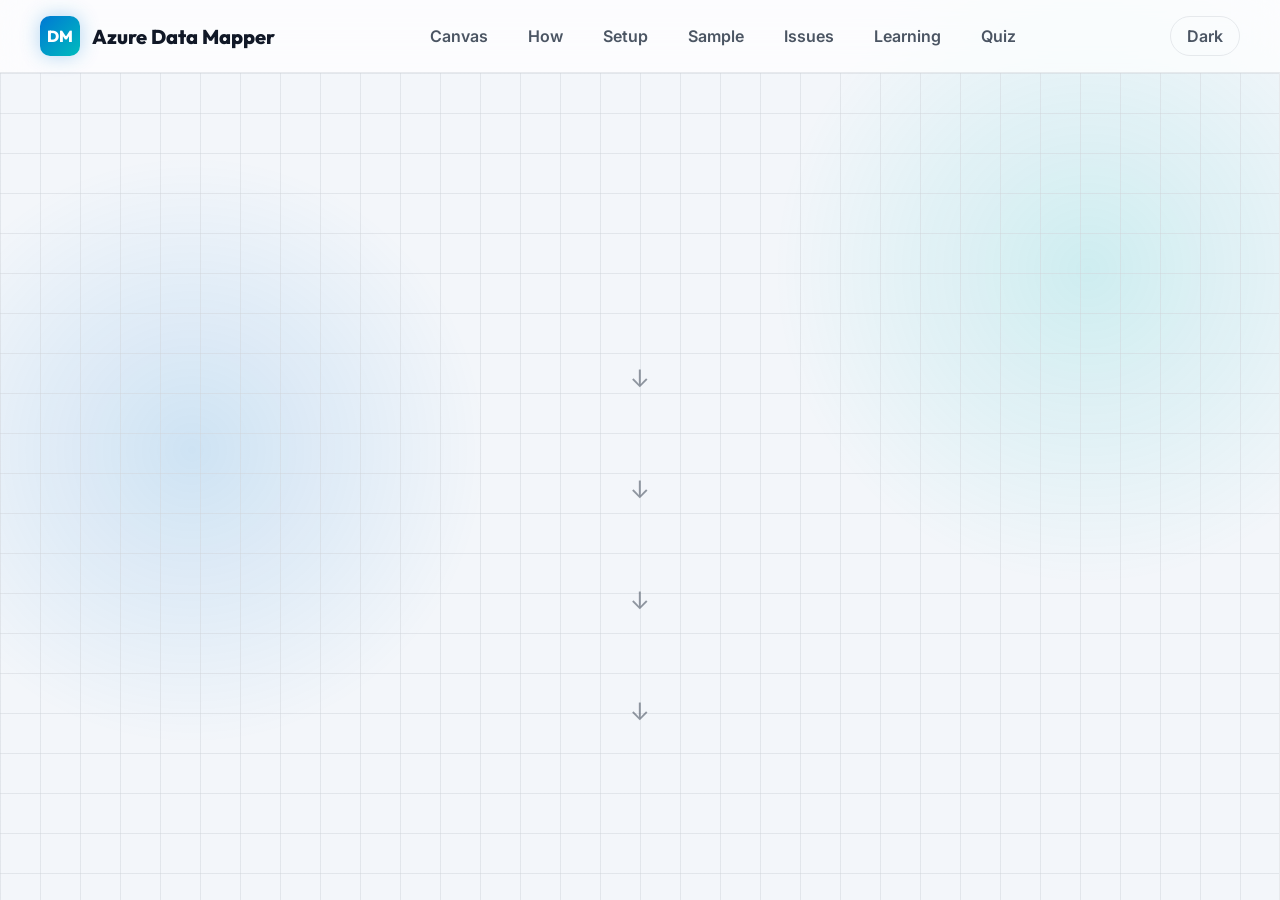
==== commit 37463d98: "Revamp UI to interactive Logic Apps designer canvas" ====
--- a/deliverables/azure-data-mapper-presentation/frontend/index.html
+++ b/deliverables/azure-data-mapper-presentation/frontend/index.html
@@ -21,7 +21,7 @@
       <div class="topbar">
         <a class="brand" href="./index.html"><span class="brand-mark">DM</span><span>Azure Data Mapper</span></a>
         <nav class="nav" aria-label="Primary">
-          <a href="./index.html">Intro</a>
+          <a href="./index.html">Canvas</a>
           <a href="./how.html">How</a>
           <a href="./setup.html">Setup</a>
           <a href="./sample.html">Sample</a>
@@ -33,62 +33,89 @@
       </div>
     </header>
 
-    <main class="page">
-      <section class="hero">
-        <div class="hero-copy">
-          <span class="kicker">Logic Apps Standard</span>
-          <h1>Data mapping without the wall of text</h1>
-          <p>
-            A focused guide to Azure Logic Apps Data Mapper: what it is, how the generated XSLT fits into a workflow,
-            how to set up a team project, what to test locally, and where the current product rough edges are.
-          </p>
-          <div class="hero-actions">
-            <a class="button primary" href="./how.html">Start with how it works</a>
-            <a class="button" href="./sample.html">See a sample map</a>
+    <div class="workspace">
+      <!-- The main visual canvas resembling Logic Apps -->
+      <main class="logic-app-canvas" id="canvas">
+        <svg class="canvas-connectors" width="100%" height="100%">
+          <!-- Connectors will be drawn via CSS/JS or absolute positioning but let's use a nice SVG background line pattern -->
+        </svg>
+        
+        <div class="node-container">
+          <div class="logic-node trigger-node animate-on-scroll" data-url="./how.html">
+            <div class="node-icon">⚡</div>
+            <div class="node-content">
+              <h3>1. How it works</h3>
+              <p>Understanding the XSLT flow</p>
+            </div>
+          </div>
+
+          <div class="connector-arrow">↓</div>
+
+          <div class="logic-node action-node animate-on-scroll" data-url="./setup.html">
+            <div class="node-icon">⚙️</div>
+            <div class="node-content">
+              <h3>2. Team Setup</h3>
+              <p>Git and local environment</p>
+            </div>
+          </div>
+
+          <div class="connector-arrow">↓</div>
+
+          <div class="logic-node action-node animate-on-scroll" data-url="./sample.html">
+            <div class="node-icon">📊</div>
+            <div class="node-content">
+              <h3>3. Sample Map</h3>
+              <p>See a real-world scenario</p>
+            </div>
+          </div>
+
+          <div class="connector-arrow">↓</div>
+
+          <div class="logic-node split-node animate-on-scroll">
+            <div class="logic-node action-node" data-url="./issues.html">
+              <div class="node-icon">⚠️</div>
+              <div class="node-content">
+                <h3>4a. Issues</h3>
+                <p>Known limitations</p>
+              </div>
+            </div>
+            <div class="logic-node action-node" data-url="./learning.html">
+              <div class="node-icon">📚</div>
+              <div class="node-content">
+                <h3>4b. Learning</h3>
+                <p>Resources & Docs</p>
+              </div>
+            </div>
+          </div>
+
+          <div class="connector-arrow">↓</div>
+
+          <div class="logic-node condition-node animate-on-scroll" data-url="./quiz.html">
+            <div class="node-icon">❓</div>
+            <div class="node-content">
+              <h3>5. Knowledge Check</h3>
+              <p>Test your understanding</p>
+            </div>
           </div>
         </div>
-        <figure class="visual-panel">
-          <img src="https://learn.microsoft.com/azure/logic-apps/media/create-maps-data-transformation-visual-studio-code/create-data-map.png" alt="Visual Studio Code Azure pane showing Create data map for Logic Apps Data Mapper" />
-          <figcaption class="caption">Data Mapper starts inside a Standard logic app project in Visual Studio Code.</figcaption>
-        </figure>
-      </section>
+      </main>
 
-      <section class="band">
-        <h2>What to remember first</h2>
-        <div class="grid">
-          <article class="card">
-            <h3>It is Standard-only authoring</h3>
-            <p>Microsoft documents Data Mapper authoring in Visual Studio Code inside Azure Logic Apps Standard projects.</p>
-          </article>
-          <article class="card">
-            <h3>Two files matter</h3>
-            <p>The visual map is saved as <code>.lml</code> and the executable transform is generated as <code>.xslt</code>.</p>
-          </article>
-          <article class="card">
-            <h3>The action is specific</h3>
-            <p>Maps created with Data Mapper are called with <code>Transform using Data Mapper XSLT</code>, not the older Transform XML action.</p>
-          </article>
+      <!-- The side panel for progressive disclosure -->
+      <aside class="side-panel" id="side-panel">
+        <div class="side-panel-header">
+          <h2 id="side-panel-title">Properties</h2>
+          <button class="close-panel" id="close-panel">✕</button>
         </div>
-      </section>
+        <div class="side-panel-content" id="side-panel-content">
+          <div class="placeholder-content">
+            <span class="kicker">Azure Logic Apps</span>
+            <h2>Select an action</h2>
+            <p>Click on any workflow node in the canvas to view its configuration and documentation here.</p>
+          </div>
+        </div>
+      </aside>
+    </div>
 
-      <section class="band split">
-        <div>
-          <h2>Recommended path</h2>
-          <p class="lead">Use this site as a short walkthrough rather than a reference dump. The pages follow the sequence a team usually needs.</p>
-        </div>
-        <div class="flow">
-          <span>Introduction</span>
-          <span>How it works</span>
-          <span>Team setup</span>
-          <span>Sample map</span>
-          <span>Issues and quiz</span>
-        </div>
-      </section>
-    </main>
-
-    <footer class="site-footer">
-      <div class="inner">Research-backed guide for Azure Logic Apps Standard Data Mapper. Last refreshed June 8, 2026.</div>
-    </footer>
     <script src="./app.js"></script>
   </body>
 </html>
--- a/deliverables/azure-data-mapper-presentation/frontend/styles.css
+++ b/deliverables/azure-data-mapper-presentation/frontend/styles.css
@@ -1,496 +1,483 @@
+@import url('https://fonts.googleapis.com/css2?family=Outfit:wght@300;400;600;800&family=Inter:wght@400;500;600&display=swap');
+
 :root {
   color-scheme: light;
-  --bg: #f6f8fb;
-  --surface: #ffffff;
-  --surface-2: #eef4f8;
-  --ink: #16202e;
-  --muted: #637083;
-  --line: #d8e1ea;
+  --bg: #f3f6fa;
+  --surface: rgba(255, 255, 255, 0.7);
+  --surface-solid: #ffffff;
+  --surface-2: rgba(238, 244, 248, 0.6);
+  --ink: #111827;
+  --muted: #4b5563;
+  --line: rgba(209, 213, 219, 0.5);
   --accent: #0078d4;
-  --accent-2: #0f8b8d;
-  --accent-3: #b35300;
-  --danger: #b42318;
-  --ok: #167a45;
-  --shadow: 0 14px 34px rgba(22, 32, 46, 0.08);
-  --max: 1120px;
+  --accent-2: #00bcbd;
+  --accent-3: #f59e0b;
+  --danger: #ef4444;
+  --ok: #10b981;
+  --shadow: 0 20px 40px rgba(0, 0, 0, 0.05);
+  --glow: 0 0 20px rgba(0, 120, 212, 0.3);
+  --max: 1200px;
+  --glass-blur: blur(20px);
+  --font-heading: 'Outfit', sans-serif;
+  --font-body: 'Inter', sans-serif;
 }
 
 html[data-theme="dark"] {
   color-scheme: dark;
-  --bg: #0d1117;
-  --surface: #151b23;
-  --surface-2: #1c2430;
-  --ink: #edf4fb;
-  --muted: #a7b5c7;
-  --line: #2e3a49;
-  --accent: #66b8ff;
-  --accent-2: #70d6d2;
-  --accent-3: #f0a55a;
-  --danger: #ff8a80;
-  --ok: #79d99d;
-  --shadow: 0 14px 34px rgba(0, 0, 0, 0.34);
-}
-
-* {
-  box-sizing: border-box;
-}
-
-html {
-  scroll-behavior: smooth;
-}
+  --bg: #090e17;
+  --surface: rgba(17, 24, 39, 0.6);
+  --surface-solid: #111827;
+  --surface-2: rgba(31, 41, 55, 0.6);
+  --ink: #f9fafb;
+  --muted: #9ca3af;
+  --line: rgba(55, 65, 81, 0.5);
+  --accent: #3b82f6;
+  --accent-2: #2dd4bf;
+  --accent-3: #fbbf24;
+  --danger: #f87171;
+  --ok: #34d399;
+  --shadow: 0 20px 40px rgba(0, 0, 0, 0.4);
+  --glow: 0 0 25px rgba(59, 130, 246, 0.4);
+}
+
+* { box-sizing: border-box; }
+
+html { scroll-behavior: smooth; }
 
 body {
   margin: 0;
   min-height: 100vh;
   color: var(--ink);
-  font-family: "Aptos", "Segoe UI", sans-serif;
-  background:
-    linear-gradient(90deg, rgba(0, 120, 212, 0.08) 1px, transparent 1px),
-    linear-gradient(rgba(15, 139, 141, 0.07) 1px, transparent 1px),
-    linear-gradient(180deg, var(--bg), var(--surface-2));
-  background-size: 48px 48px, 48px 48px, auto;
-}
-
-a {
-  color: var(--accent);
-}
-
-img {
-  display: block;
-  max-width: 100%;
-}
-
-code,
+  font-family: var(--font-body);
+  background: var(--bg);
+  position: relative;
+  overflow-x: hidden;
+}
+
+body::before {
+  content: "";
+  position: fixed;
+  inset: 0;
+  pointer-events: none;
+  background: 
+    radial-gradient(circle at 15% 50%, rgba(0, 120, 212, 0.15), transparent 25%),
+    radial-gradient(circle at 85% 30%, rgba(0, 188, 189, 0.15), transparent 25%);
+  z-index: -1;
+  animation: bg-pulse 15s ease-in-out infinite alternate;
+}
+
+@keyframes bg-pulse {
+  0% { transform: scale(1); opacity: 0.8; }
+  100% { transform: scale(1.1); opacity: 1; }
+}
+
+a { color: var(--accent); transition: color 0.3s ease; }
+a:hover { color: var(--accent-2); }
+img { display: block; max-width: 100%; border-radius: 12px; }
+code, pre { font-family: "SFMono-Regular", Consolas, monospace; }
+
 pre {
-  font-family: "SFMono-Regular", Consolas, monospace;
-}
-
-pre {
-  overflow: auto;
-  margin: 0;
-  padding: 16px;
+  overflow: auto; margin: 0; padding: 20px;
+  border: 1px solid var(--line); border-radius: 12px;
+  background: var(--surface-2); line-height: 1.6;
+  backdrop-filter: var(--glass-blur);
+}
+
+.site-header {
+  position: sticky; top: 0; z-index: 50;
+  background: var(--surface);
+  backdrop-filter: var(--glass-blur);
+  border-bottom: 1px solid var(--line);
+  transition: all 0.3s ease;
+}
+
+.topbar {
+  width: min(var(--max), calc(100% - 48px));
+  margin: 0 auto; display: flex; align-items: center;
+  justify-content: space-between; gap: 20px; min-height: 72px;
+}
+
+.brand {
+  display: inline-flex; align-items: center; gap: 12px;
+  color: var(--ink); text-decoration: none;
+  font-family: var(--font-heading); font-weight: 800; font-size: 1.25rem;
+  transition: transform 0.3s cubic-bezier(0.34, 1.56, 0.64, 1);
+}
+
+.brand:hover { transform: scale(1.02); }
+
+.brand-mark {
+  display: grid; place-items: center; width: 40px; height: 40px;
+  border-radius: 10px; color: white;
+  background: linear-gradient(135deg, var(--accent), var(--accent-2));
+  font-size: 1rem; font-weight: 800;
+  box-shadow: var(--glow);
+}
+
+.nav { display: flex; align-items: center; gap: 8px; overflow-x: auto; }
+.nav::-webkit-scrollbar { display: none; }
+
+.nav a, .theme-toggle {
+  min-height: 40px; padding: 0 16px; border-radius: 20px;
+  color: var(--muted); text-decoration: none; font: inherit; font-weight: 600;
+  white-space: nowrap; transition: all 0.3s ease; display: inline-flex; align-items: center;
+}
+
+.nav a[aria-current="page"], .nav a:hover, .theme-toggle:hover {
+  color: var(--ink); background: var(--surface-2);
+  transform: translateY(-2px);
+}
+
+.theme-toggle { border: 1px solid var(--line); background: transparent; cursor: pointer; }
+
+.page {
+  width: min(var(--max), calc(100% - 48px));
+  margin: 0 auto; padding: 60px 0 100px;
+}
+
+.hero {
+  display: grid; grid-template-columns: 1fr 1fr; gap: 40px;
+  align-items: center; min-height: calc(100vh - 150px);
+}
+
+.hero-copy h1, .page-title h1 {
+  margin: 0; font-family: var(--font-heading); font-size: clamp(2.5rem, 5vw, 4.5rem);
+  line-height: 1.1; font-weight: 800; letter-spacing: -0.02em;
+  background: linear-gradient(135deg, var(--ink), var(--accent));
+  -webkit-background-clip: text; -webkit-text-fill-color: transparent;
+}
+
+.hero-copy p, .page-title p, .lead {
+  max-width: 60ch; color: var(--muted); font-size: 1.125rem; line-height: 1.8; margin-top: 24px;
+}
+
+.kicker {
+  display: inline-flex; margin-bottom: 16px; color: var(--accent-2);
+  font-family: var(--font-heading); font-size: 0.875rem; font-weight: 800;
+  text-transform: uppercase; letter-spacing: 0.1em;
+}
+
+.hero-actions, .actions { display: flex; flex-wrap: wrap; gap: 16px; margin-top: 32px; }
+
+.button {
+  display: inline-flex; align-items: center; justify-content: center;
+  min-height: 48px; padding: 0 24px; border: 1px solid var(--line);
+  border-radius: 24px; color: var(--ink); background: var(--surface-solid);
+  text-decoration: none; font-weight: 600; font-family: var(--font-heading);
+  transition: all 0.3s cubic-bezier(0.34, 1.56, 0.64, 1);
+}
+
+.button:hover { transform: translateY(-4px) scale(1.02); box-shadow: var(--shadow); }
+
+.button.primary {
+  color: white; border-color: transparent;
+  background: linear-gradient(135deg, var(--accent), var(--accent-2));
+  box-shadow: var(--glow);
+}
+.button.primary:hover { box-shadow: 0 0 30px rgba(0, 188, 189, 0.5); }
+
+.visual-panel {
+  border: 1px solid var(--line); border-radius: 20px;
+  background: var(--surface); box-shadow: var(--shadow);
+  overflow: hidden; backdrop-filter: var(--glass-blur);
+  transform: perspective(1000px) rotateY(-5deg); transition: transform 0.5s ease;
+}
+
+.visual-panel:hover { transform: perspective(1000px) rotateY(0deg) scale(1.02); }
+
+.visual-panel img { width: 100%; aspect-ratio: 16/10; object-fit: cover; }
+.caption { margin: 0; padding: 16px 20px; color: var(--muted); border-top: 1px solid var(--line); font-size: 0.875rem; }
+
+.page-title { padding: 40px 0 40px; border-bottom: 1px solid var(--line); margin-bottom: 40px; }
+
+.band { padding: 60px 0; border-bottom: 1px solid var(--line); }
+.band:last-child { border-bottom: 0; }
+.band h2 { margin: 0 0 24px; font-family: var(--font-heading); font-size: 2rem; }
+
+.split { display: grid; grid-template-columns: 1fr 1fr; gap: 40px; align-items: start; }
+.grid { display: grid; grid-template-columns: repeat(auto-fit, minmax(300px, 1fr)); gap: 24px; }
+
+.card, .issue, .resource, .step, .quiz-card {
+  border: 1px solid var(--line); border-radius: 16px;
+  background: var(--surface); padding: 32px; box-shadow: var(--shadow);
+  backdrop-filter: var(--glass-blur);
+  transition: all 0.4s cubic-bezier(0.34, 1.56, 0.64, 1);
+}
+
+.card:hover, .issue:hover, .resource:hover, .step:hover, .quiz-card:hover {
+  transform: translateY(-8px); border-color: var(--accent);
+  box-shadow: var(--glow);
+}
+
+.card h3, .issue h3, .resource h3, .step h3, .quiz-card h3 {
+  margin: 0 0 16px; font-family: var(--font-heading); font-size: 1.25rem;
+}
+
+.card p, .issue p, .resource p, .step p, .card li, .issue li, .resource li, .step li {
+  color: var(--muted); line-height: 1.7; margin: 0 0 12px;
+}
+
+.flow { display: grid; grid-template-columns: repeat(auto-fit, minmax(120px, 1fr)); gap: 16px; margin-top: 32px; }
+.flow span {
+  display: flex; align-items: center; justify-content: center; min-height: 80px; padding: 16px;
+  border: 1px solid var(--line); border-radius: 16px; background: var(--surface-2);
+  text-align: center; font-weight: 600; transition: all 0.3s ease;
+  backdrop-filter: var(--glass-blur);
+}
+.flow span:hover { transform: translateY(-4px); border-color: var(--accent-2); background: var(--surface); }
+
+.callout {
+  border-left: 4px solid var(--accent); border-radius: 0 16px 16px 0;
+  padding: 20px 24px; background: var(--surface-2); color: var(--muted);
+  backdrop-filter: var(--glass-blur); margin: 24px 0;
+}
+
+.table {
+  width: 100%; border-collapse: separate; border-spacing: 0;
+  border: 1px solid var(--line); border-radius: 16px; background: var(--surface);
+  overflow: hidden;
+}
+.table th, .table td { padding: 16px 20px; border-bottom: 1px solid var(--line); text-align: left; }
+.table th { background: var(--surface-2); font-family: var(--font-heading); font-weight: 600; color: var(--ink); }
+.table tr:last-child td { border-bottom: 0; }
+.table tr { transition: background 0.3s ease; }
+.table tr:hover td { background: var(--surface-2); }
+
+.badge-row { display: flex; flex-wrap: wrap; gap: 8px; margin-bottom: 16px;}
+.badge {
+  display: inline-flex; align-items: center; padding: 4px 12px; border-radius: 12px;
+  color: white; font-size: 0.875rem; font-weight: 600;
+}
+.badge.high { background: var(--danger); }
+.badge.medium { background: var(--accent-3); }
+.badge.ok { background: var(--ok); }
+
+.answer-list { display: grid; gap: 12px; margin-top: 24px; }
+.answer-button {
+  width: 100%; min-height: 56px; padding: 16px 24px; border: 1px solid var(--line);
+  border-radius: 12px; background: var(--surface-2); color: var(--ink);
+  font: inherit; font-weight: 600; text-align: left; cursor: pointer;
+  transition: all 0.3s ease; backdrop-filter: var(--glass-blur);
+}
+.answer-button:hover:not(:disabled) { transform: translateX(8px); border-color: var(--accent); background: var(--surface); }
+.answer-button.correct { border-color: var(--ok); background: rgba(16, 185, 129, 0.1); color: var(--ok); }
+.answer-button.wrong { border-color: var(--danger); background: rgba(239, 68, 68, 0.1); color: var(--danger); }
+.quiz-result { margin-top: 16px; font-weight: 600; color: var(--ink); }
+
+.site-footer { border-top: 1px solid var(--line); background: var(--surface-solid); }
+.site-footer .inner {
+  width: min(var(--max), calc(100% - 48px)); margin: 0 auto; padding: 32px 0;
+  color: var(--muted); font-size: 0.875rem; text-align: center;
+}
+
+/* Animations */
+.animate-on-scroll { opacity: 0; transform: translateY(30px); transition: all 0.8s cubic-bezier(0.16, 1, 0.3, 1); }
+.animate-on-scroll.is-visible { opacity: 1; transform: translateY(0); }
+
+@media (max-width: 980px) {
+  .hero, .split { grid-template-columns: 1fr; }
+  .hero { min-height: auto; padding-top: 40px; }
+  .visual-panel { transform: none; }
+  .visual-panel:hover { transform: scale(1.02); }
+}
+
+@media (max-width: 640px) {
+  .topbar { flex-direction: column; align-items: flex-start; padding: 16px 0; }
+  .nav { width: 100%; padding-bottom: 8px; }
+  .hero-copy h1, .page-title h1 { font-size: 2.5rem; }
+}
+
+/* --- Logic App Canvas & Side Panel Architecture --- */
+.workspace {
+  display: flex;
+  width: 100%;
+  height: calc(100vh - 73px); /* Full height minus header */
+  overflow: hidden;
+  position: relative;
+}
+
+.logic-app-canvas {
+  flex: 1;
+  overflow-y: auto;
+  padding: 60px 20px 100px;
+  display: flex;
+  flex-direction: column;
+  align-items: center;
+  position: relative;
+  background: 
+    linear-gradient(90deg, var(--line) 1px, transparent 1px) 0 0 / 40px 40px,
+    linear-gradient(var(--line) 1px, transparent 1px) 0 0 / 40px 40px;
+  background-color: transparent;
+}
+
+.node-container {
+  display: flex;
+  flex-direction: column;
+  align-items: center;
+  width: 100%;
+  max-width: 600px;
+  position: relative;
+  z-index: 2;
+}
+
+.logic-node {
+  display: flex;
+  align-items: center;
+  width: 100%;
+  max-width: 400px;
+  background: var(--surface-solid);
   border: 1px solid var(--line);
   border-radius: 8px;
+  box-shadow: 0 4px 12px rgba(0,0,0,0.05);
+  cursor: pointer;
+  transition: all 0.2s cubic-bezier(0.16, 1, 0.3, 1);
+  overflow: hidden;
+}
+
+.logic-node:hover {
+  transform: translateY(-2px);
+  box-shadow: 0 12px 24px rgba(0, 120, 212, 0.15);
+  border-color: var(--accent);
+}
+
+.logic-node.active {
+  border-color: var(--accent-2);
+  box-shadow: 0 0 0 2px var(--accent-2), 0 12px 24px rgba(0, 188, 189, 0.2);
+}
+
+.node-icon {
+  display: flex;
+  align-items: center;
+  justify-content: center;
+  width: 56px;
+  height: 56px;
+  font-size: 1.5rem;
   background: var(--surface-2);
-  line-height: 1.55;
-}
-
-.site-header {
-  position: sticky;
-  top: 0;
+  border-right: 1px solid var(--line);
+}
+
+.trigger-node .node-icon { background: rgba(16, 185, 129, 0.1); color: var(--ok); }
+.action-node .node-icon { background: rgba(0, 120, 212, 0.1); color: var(--accent); }
+.condition-node .node-icon { background: rgba(245, 158, 11, 0.1); color: var(--accent-3); }
+
+.node-content {
+  padding: 12px 16px;
+  flex: 1;
+}
+
+.node-content h3 {
+  margin: 0 0 4px;
+  font-size: 1rem;
+  font-family: var(--font-heading);
+  color: var(--ink);
+}
+
+.node-content p {
+  margin: 0;
+  font-size: 0.85rem;
+  color: var(--muted);
+}
+
+.connector-arrow {
+  color: var(--muted);
+  font-size: 1.5rem;
+  margin: 8px 0;
+  opacity: 0.6;
+}
+
+.split-node {
+  display: flex;
+  gap: 20px;
+  width: 100%;
+  max-width: 600px;
+  background: transparent;
+  border: none;
+  box-shadow: none;
+}
+.split-node:hover { transform: none; box-shadow: none; border: none; }
+.split-node .logic-node { flex: 1; }
+
+.side-panel {
+  width: 0;
+  background: var(--surface-solid);
+  border-left: 1px solid var(--line);
+  box-shadow: -10px 0 30px rgba(0,0,0,0.05);
+  transition: width 0.4s cubic-bezier(0.16, 1, 0.3, 1);
+  overflow: hidden;
+  display: flex;
+  flex-direction: column;
+  position: relative;
   z-index: 10;
-  border-bottom: 1px solid var(--line);
-  background: color-mix(in srgb, var(--surface) 88%, transparent);
-  backdrop-filter: blur(16px);
-}
-
-.topbar {
-  width: min(var(--max), calc(100% - 32px));
-  margin: 0 auto;
+}
+
+.side-panel.open {
+  width: min(750px, 100vw);
+}
+
+.side-panel-header {
   display: flex;
   align-items: center;
   justify-content: space-between;
-  gap: 16px;
-  min-height: 68px;
-}
-
-.brand {
-  display: inline-flex;
-  align-items: center;
-  gap: 10px;
-  color: var(--ink);
-  text-decoration: none;
-  font-weight: 800;
-}
-
-.brand-mark {
-  display: grid;
-  place-items: center;
-  width: 34px;
-  height: 34px;
-  border-radius: 8px;
-  color: white;
-  background: linear-gradient(135deg, var(--accent), var(--accent-2));
-  font-size: 0.8rem;
-  letter-spacing: 0;
-}
-
-.nav {
-  display: flex;
-  align-items: center;
-  gap: 4px;
-  overflow-x: auto;
-}
-
-.nav::-webkit-scrollbar {
-  display: none;
-}
-
-.nav a,
-.theme-toggle {
-  min-height: 38px;
-  padding: 0 11px;
-  border-radius: 8px;
+  padding: 20px 24px;
+  border-bottom: 1px solid var(--line);
+  background: var(--surface-2);
+}
+
+.side-panel-header h2 {
+  margin: 0;
+  font-family: var(--font-heading);
+  font-size: 1.25rem;
+}
+
+.close-panel {
+  background: transparent;
+  border: none;
+  font-size: 1.5rem;
   color: var(--muted);
-  text-decoration: none;
-  font: inherit;
-  font-weight: 700;
-  white-space: nowrap;
-}
-
-.nav a[aria-current="page"],
-.nav a:hover,
-.theme-toggle:hover {
-  color: var(--ink);
-  background: var(--surface-2);
-}
-
-.theme-toggle {
-  border: 1px solid var(--line);
-  background: var(--surface);
   cursor: pointer;
-}
-
-.page {
-  width: min(var(--max), calc(100% - 32px));
-  margin: 0 auto;
-  padding: 34px 0 64px;
-}
-
-.hero {
-  display: grid;
-  grid-template-columns: minmax(0, 1fr) minmax(300px, 0.78fr);
-  gap: 28px;
-  align-items: center;
-  min-height: min(560px, calc(100vh - 68px));
-}
-
-.hero-copy h1,
-.page-title h1 {
+  transition: color 0.2s ease;
+}
+.close-panel:hover { color: var(--danger); }
+
+.side-panel-content {
+  flex: 1;
+  overflow-y: auto;
+  padding: 0;
+}
+
+.side-panel-content .page {
+  padding: 32px 40px;
+  width: 100%;
   margin: 0;
-  max-width: 13ch;
-  font-size: 3rem;
-  line-height: 1.02;
-  letter-spacing: 0;
-}
-
-.hero-copy p,
-.page-title p,
-.lead {
-  max-width: 66ch;
-  color: var(--muted);
-  font-size: 1.04rem;
-  line-height: 1.7;
-}
-
-.hero-actions,
-.actions {
-  display: flex;
-  flex-wrap: wrap;
-  gap: 10px;
-  margin-top: 22px;
-}
-
-.button {
-  display: inline-flex;
-  align-items: center;
-  justify-content: center;
-  min-height: 42px;
-  padding: 0 15px;
-  border: 1px solid var(--line);
-  border-radius: 8px;
-  color: var(--ink);
-  background: var(--surface);
-  text-decoration: none;
-  font-weight: 800;
-}
-
-.button.primary {
-  color: white;
-  border-color: transparent;
-  background: linear-gradient(135deg, #0078d4, #0f8b8d);
-}
-
-.visual-panel {
-  border: 1px solid var(--line);
-  border-radius: 8px;
-  background: var(--surface);
-  box-shadow: var(--shadow);
-  overflow: hidden;
-}
-
-.visual-panel img {
-  width: 100%;
-  aspect-ratio: 16 / 10;
-  object-fit: cover;
-  object-position: top left;
-  background: var(--surface-2);
-}
-
-.caption {
-  margin: 0;
-  padding: 10px 12px;
-  color: var(--muted);
-  border-top: 1px solid var(--line);
-  font-size: 0.86rem;
-}
-
-.page-title {
-  padding: 18px 0 26px;
-  border-bottom: 1px solid var(--line);
-  margin-bottom: 28px;
-}
-
-.band {
-  padding: 28px 0;
-  border-bottom: 1px solid var(--line);
-}
-
-.band:last-child {
-  border-bottom: 0;
-}
-
-.band h2 {
-  margin: 0 0 14px;
-  font-size: 1.55rem;
-  letter-spacing: 0;
-}
-
-.split {
-  display: grid;
-  grid-template-columns: minmax(0, 0.95fr) minmax(300px, 1fr);
-  gap: 26px;
-  align-items: start;
-}
-
-.grid {
-  display: grid;
-  grid-template-columns: repeat(3, minmax(0, 1fr));
-  gap: 14px;
-}
-
-.grid.two {
-  grid-template-columns: repeat(2, minmax(0, 1fr));
-}
-
-.card,
-.issue,
-.resource,
-.step,
-.quiz-card {
-  border: 1px solid var(--line);
-  border-radius: 8px;
-  background: var(--surface);
-  padding: 16px;
-  box-shadow: 0 8px 20px rgba(22, 32, 46, 0.04);
-}
-
-.card h3,
-.issue h3,
-.resource h3,
-.step h3,
-.quiz-card h3 {
-  margin: 0 0 8px;
-  font-size: 1rem;
-  letter-spacing: 0;
-}
-
-.card p,
-.issue p,
-.resource p,
-.step p,
-.card li,
-.issue li,
-.resource li,
-.step li {
-  color: var(--muted);
-  line-height: 1.62;
-}
-
-.kicker {
-  display: inline-flex;
-  margin-bottom: 10px;
-  color: var(--accent-2);
-  font-size: 0.78rem;
-  font-weight: 900;
-  letter-spacing: 0;
-  text-transform: uppercase;
-}
-
-.flow {
-  display: grid;
-  grid-template-columns: repeat(5, minmax(0, 1fr));
-  gap: 8px;
-  margin-top: 18px;
-}
-
-.flow span {
-  display: grid;
-  place-items: center;
-  min-height: 74px;
-  padding: 10px;
-  border: 1px solid var(--line);
-  border-radius: 8px;
-  background: var(--surface);
+  animation: fade-in 0.4s ease;
+}
+
+@keyframes fade-in {
+  from { opacity: 0; transform: translateY(10px); }
+  to { opacity: 1; transform: translateY(0); }
+}
+
+.placeholder-content {
+  padding: 80px 40px;
   text-align: center;
-  font-weight: 800;
-}
-
-.callout {
-  border-left: 4px solid var(--accent);
-  border-radius: 8px;
-  padding: 14px 16px;
-  background: var(--surface);
-  color: var(--muted);
-}
-
-.table {
-  width: 100%;
-  border-collapse: collapse;
-  overflow: hidden;
-  border: 1px solid var(--line);
-  border-radius: 8px;
-  background: var(--surface);
-}
-
-.table th,
-.table td {
-  padding: 12px;
-  border-bottom: 1px solid var(--line);
-  text-align: left;
-  vertical-align: top;
-}
-
-.table tr:last-child td {
-  border-bottom: 0;
-}
-
-.table th {
-  color: var(--muted);
-  background: var(--surface-2);
-}
-
-.badge-row {
-  display: flex;
-  flex-wrap: wrap;
-  gap: 8px;
-}
-
-.badge {
-  display: inline-flex;
-  align-items: center;
-  min-height: 28px;
-  padding: 0 9px;
-  border-radius: 8px;
-  color: var(--muted);
-  background: var(--surface-2);
-  font-size: 0.82rem;
-  font-weight: 800;
-}
-
-.badge.high {
-  color: var(--danger);
-}
-
-.badge.medium {
-  color: var(--accent-3);
-}
-
-.badge.ok {
-  color: var(--ok);
-}
-
-.resource a,
-.issue a {
-  font-weight: 800;
-}
-
-.answer-list {
-  display: grid;
-  gap: 10px;
-  margin-top: 12px;
-}
-
-.answer-button {
-  width: 100%;
-  min-height: 42px;
-  padding: 10px 12px;
-  border: 1px solid var(--line);
-  border-radius: 8px;
-  background: var(--surface-2);
-  color: var(--ink);
-  font: inherit;
-  font-weight: 700;
-  text-align: left;
-  cursor: pointer;
-}
-
-.answer-button.correct {
-  border-color: color-mix(in srgb, var(--ok) 45%, var(--line));
-  color: var(--ok);
-}
-
-.answer-button.wrong {
-  border-color: color-mix(in srgb, var(--danger) 45%, var(--line));
-  color: var(--danger);
-}
-
-.quiz-result {
-  color: var(--muted);
-  line-height: 1.6;
-}
-
-.site-footer {
-  border-top: 1px solid var(--line);
-  background: var(--surface);
-}
-
-.site-footer .inner {
-  width: min(var(--max), calc(100% - 32px));
-  margin: 0 auto;
-  padding: 22px 0;
-  color: var(--muted);
-  font-size: 0.9rem;
-}
-
-@media (max-width: 980px) {
-  .topbar {
-    display: grid;
-    grid-template-columns: 1fr auto;
-    min-height: auto;
-    padding: 12px 0;
+}
+
+.placeholder-content .kicker {
+  display: inline-block;
+  margin-bottom: 12px;
+}
+
+.placeholder-content h2 {
+  font-family: var(--font-heading);
+  font-size: 2rem;
+  margin-bottom: 16px;
+}
+
+@media (max-width: 768px) {
+  .workspace { position: relative; }
+  .side-panel.open {
+    position: absolute;
+    inset: 0;
+    width: 100%;
   }
-
-  .nav {
-    grid-column: 1 / -1;
-  }
-
-  .hero,
-  .split,
-  .grid,
-  .grid.two,
-  .flow {
-    grid-template-columns: 1fr;
-  }
-
-  .hero {
-    min-height: auto;
-  }
-}
-
-@media (max-width: 640px) {
-  .page,
-  .topbar,
-  .site-footer .inner {
-    width: min(100% - 20px, var(--max));
-  }
-
-  .hero-copy h1,
-  .page-title h1 {
-    font-size: 2.2rem;
-  }
-
-  .brand span:last-child {
-    display: none;
-  }
-}
+}
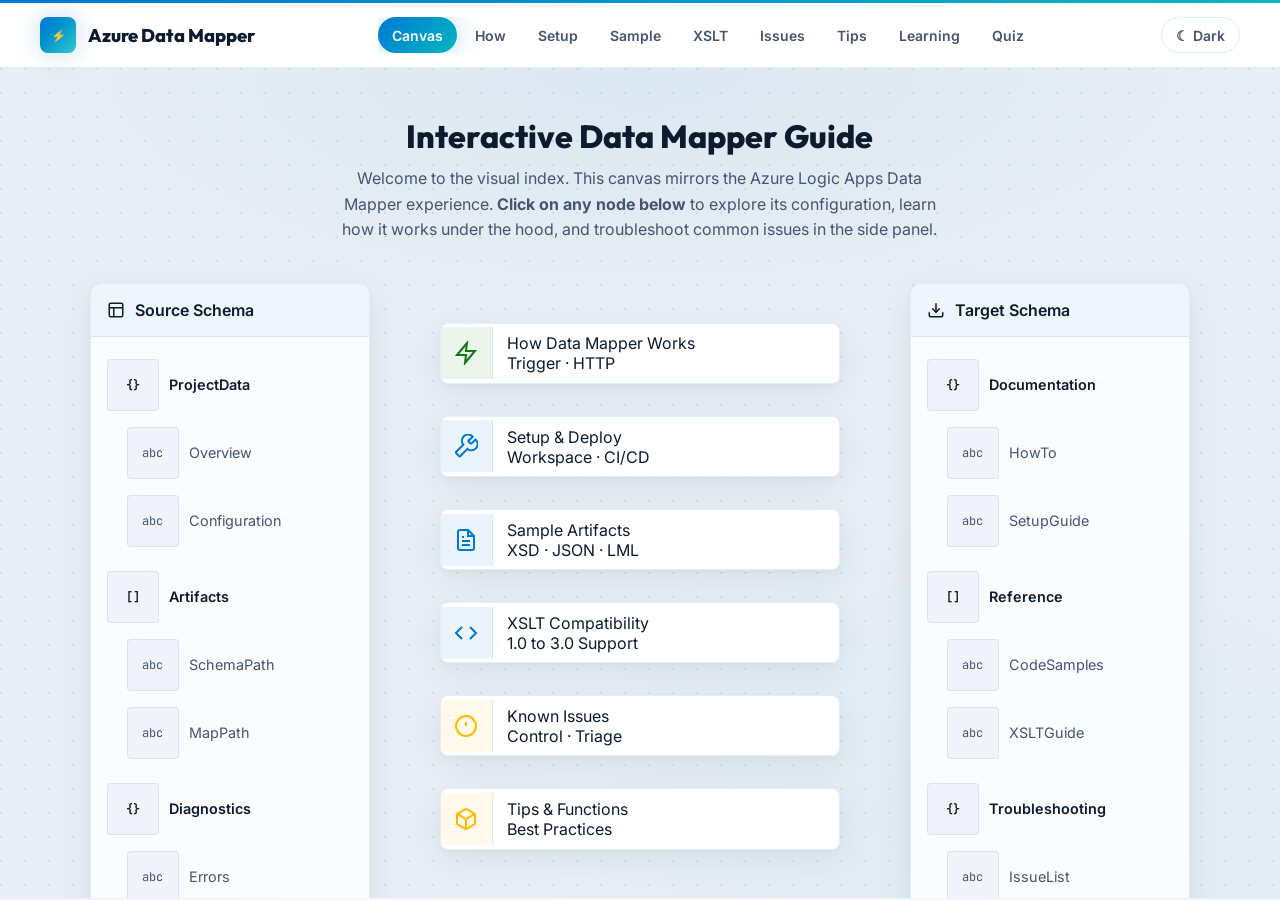
==== commit 091ce94b: "Revamp design and canvas: Modern background, Data Mapper UI layout, and fix bugs" ====
--- a/deliverables/azure-data-mapper-presentation/frontend/index.html
+++ b/deliverables/azure-data-mapper-presentation/frontend/index.html
@@ -4,6 +4,7 @@
     <meta charset="UTF-8" />
     <meta name="viewport" content="width=device-width, initial-scale=1.0" />
     <meta name="color-scheme" content="light dark" />
+    <meta name="description" content="Azure Logic Apps Data Mapper — interactive visual guide for XSLT mapping, team setup, CI/CD, and troubleshooting." />
     <title>Azure Data Mapper Guide</title>
     <script>
       (function () {
@@ -19,84 +20,140 @@
   <body>
     <header class="site-header">
       <div class="topbar">
-        <a class="brand" href="./index.html"><span class="brand-mark">DM</span><span>Azure Data Mapper</span></a>
+        <a class="brand" href="./index.html"><span class="brand-mark">⚡</span><span>Azure Data Mapper</span></a>
+        <button class="hamburger" type="button" aria-label="Toggle navigation"><span></span><span></span><span></span></button>
         <nav class="nav" aria-label="Primary">
           <a href="./index.html">Canvas</a>
           <a href="./how.html">How</a>
           <a href="./setup.html">Setup</a>
           <a href="./sample.html">Sample</a>
+          <a href="./xslt.html">XSLT</a>
           <a href="./issues.html">Issues</a>
+          <a href="./tips.html">Tips</a>
           <a href="./learning.html">Learning</a>
           <a href="./quiz.html">Quiz</a>
         </nav>
-        <button class="theme-toggle" type="button" data-theme-toggle>Dark</button>
+        <button class="theme-toggle" type="button" data-theme-toggle>☾ Dark</button>
       </div>
+      <div class="nav-overlay"></div>
     </header>
 
     <div class="workspace">
       <!-- The main visual canvas resembling Logic Apps -->
       <main class="logic-app-canvas" id="canvas">
-        <svg class="canvas-connectors" width="100%" height="100%">
-          <!-- Connectors will be drawn via CSS/JS or absolute positioning but let's use a nice SVG background line pattern -->
-        </svg>
-        
-        <div class="node-container">
-          <div class="logic-node trigger-node animate-on-scroll" data-url="./how.html">
-            <div class="node-icon">⚡</div>
-            <div class="node-content">
-              <h3>1. How it works</h3>
-              <p>Understanding the XSLT flow</p>
+
+        <div class="canvas-intro animate-on-scroll">
+          <h1>Interactive Data Mapper Guide</h1>
+          <p>Welcome to the visual index. This canvas mirrors the Azure Logic Apps Data Mapper experience. <strong>Click on any node below</strong> to explore its configuration, learn how it works under the hood, and troubleshoot common issues in the side panel.</p>
+        </div>
+
+        <div class="mapper-layout">
+          <!-- Removed SVG Connections layer to clean up the design -->
+
+          <!-- Source Schema -->
+          <aside class="schema-panel source-panel animate-on-scroll">
+            <div class="schema-header">
+              <svg viewBox="0 0 24 24" width="18" height="18" stroke="currentColor" fill="none" stroke-width="2"><rect x="3" y="3" width="18" height="18" rx="2" ry="2"></rect><line x1="3" y1="9" x2="21" y2="9"></line><line x1="9" y1="21" x2="9" y2="9"></line></svg>
+              Source Schema
             </div>
-          </div>
+            <div class="schema-tree">
+              <div class="tree-node parent"><span class="node-icon">{}</span>ProjectData</div>
+              <div class="tree-node child source-node" data-index="0"><span class="node-icon">abc</span>Overview</div>
+              <div class="tree-node child source-node" data-index="1"><span class="node-icon">abc</span>Configuration</div>
+              <div class="tree-node parent"><span class="node-icon">[]</span>Artifacts</div>
+              <div class="tree-node child source-node" data-index="2"><span class="node-icon">abc</span>SchemaPath</div>
+              <div class="tree-node child source-node" data-index="3"><span class="node-icon">abc</span>MapPath</div>
+              <div class="tree-node parent"><span class="node-icon">{}</span>Diagnostics</div>
+              <div class="tree-node child source-node" data-index="4"><span class="node-icon">abc</span>Errors</div>
+              <div class="tree-node child source-node" data-index="5"><span class="node-icon">123</span>Logs</div>
+              <div class="tree-node child source-node" data-index="6"><span class="node-icon">abc</span>TestResults</div>
+            </div>
+          </aside>
 
-          <div class="connector-arrow">↓</div>
-
-          <div class="logic-node action-node animate-on-scroll" data-url="./setup.html">
-            <div class="node-icon">⚙️</div>
-            <div class="node-content">
-              <h3>2. Team Setup</h3>
-              <p>Git and local environment</p>
-            </div>
-          </div>
-
-          <div class="connector-arrow">↓</div>
-
-          <div class="logic-node action-node animate-on-scroll" data-url="./sample.html">
-            <div class="node-icon">📊</div>
-            <div class="node-content">
-              <h3>3. Sample Map</h3>
-              <p>See a real-world scenario</p>
-            </div>
-          </div>
-
-          <div class="connector-arrow">↓</div>
-
-          <div class="logic-node split-node animate-on-scroll">
-            <div class="logic-node action-node" data-url="./issues.html">
-              <div class="node-icon">⚠️</div>
+          <div class="node-container" id="navNodes">
+            <!-- Trigger node — How it works -->
+            <div class="logic-node trigger-node animate-on-scroll" data-url="./how.html" tabindex="0" role="button">
+              <div class="node-icon"><svg viewBox="0 0 24 24" width="24" height="24" stroke="currentColor" fill="none" stroke-width="2"><polygon points="13 2 3 14 12 14 11 22 21 10 12 10 13 2"></polygon></svg></div>
               <div class="node-content">
-                <h3>4a. Issues</h3>
-                <p>Known limitations</p>
+                <div class="node-title">How Data Mapper Works</div>
+                <div class="node-subtitle">Trigger · HTTP</div>
               </div>
             </div>
-            <div class="logic-node action-node" data-url="./learning.html">
-              <div class="node-icon">📚</div>
+
+            <!-- Action node — Setup -->
+            <div class="logic-node action-node animate-on-scroll" data-url="./setup.html" tabindex="0" role="button">
+              <div class="node-icon"><svg viewBox="0 0 24 24" width="24" height="24" stroke="currentColor" fill="none" stroke-width="2"><path d="M14.7 6.3a1 1 0 0 0 0 1.4l1.6 1.6a1 1 0 0 0 1.4 0l3.77-3.77a6 6 0 0 1-7.94 9.36l-7.1 7.1a1 1 0 0 1-1.4 0l-2.8-2.8a1 1 0 0 1 0-1.4l7.1-7.1a6 6 0 0 1 9.36-7.94l-3.77 3.77z"></path></svg></div>
               <div class="node-content">
-                <h3>4b. Learning</h3>
-                <p>Resources & Docs</p>
+                <div class="node-title">Setup & Deploy</div>
+                <div class="node-subtitle">Workspace · CI/CD</div>
+              </div>
+            </div>
+
+            <!-- Action node — Sample -->
+            <div class="logic-node action-node animate-on-scroll" data-url="./sample.html" tabindex="0" role="button">
+              <div class="node-icon"><svg viewBox="0 0 24 24" width="24" height="24" stroke="currentColor" fill="none" stroke-width="2"><path d="M14 2H6a2 2 0 0 0-2 2v16a2 2 0 0 0 2 2h12a2 2 0 0 0 2-2V8z"></path><polyline points="14 2 14 8 20 8"></polyline><line x1="16" y1="13" x2="8" y2="13"></line><line x1="16" y1="17" x2="8" y2="17"></line><polyline points="10 9 9 9 8 9"></polyline></svg></div>
+              <div class="node-content">
+                <div class="node-title">Sample Artifacts</div>
+                <div class="node-subtitle">XSD · JSON · LML</div>
+              </div>
+            </div>
+
+            <!-- Action node — XSLT -->
+            <div class="logic-node action-node animate-on-scroll" data-url="./xslt.html" tabindex="0" role="button">
+              <div class="node-icon"><svg viewBox="0 0 24 24" width="24" height="24" stroke="currentColor" fill="none" stroke-width="2"><polyline points="16 18 22 12 16 6"></polyline><polyline points="8 6 2 12 8 18"></polyline></svg></div>
+              <div class="node-content">
+                <div class="node-title">XSLT Compatibility</div>
+                <div class="node-subtitle">1.0 to 3.0 Support</div>
+              </div>
+            </div>
+
+            <!-- Condition node — Issues -->
+            <div class="logic-node condition-node animate-on-scroll" data-url="./issues.html" tabindex="0" role="button">
+              <div class="node-icon"><svg viewBox="0 0 24 24" width="24" height="24" stroke="currentColor" fill="none" stroke-width="2"><circle cx="12" cy="12" r="10"></circle><line x1="12" y1="8" x2="12" y2="12"></line><line x1="12" y1="16" x2="12.01" y2="16"></line></svg></div>
+              <div class="node-content">
+                <div class="node-title">Known Issues</div>
+                <div class="node-subtitle">Control · Triage</div>
+              </div>
+            </div>
+
+            <!-- Condition node — Tips -->
+            <div class="logic-node condition-node animate-on-scroll" data-url="./tips.html" tabindex="0" role="button">
+              <div class="node-icon"><svg viewBox="0 0 24 24" width="24" height="24" stroke="currentColor" fill="none" stroke-width="2"><path d="M21 16V8a2 2 0 0 0-1-1.73l-7-4a2 2 0 0 0-2 0l-7 4A2 2 0 0 0 3 8v8a2 2 0 0 0 1 1.73l7 4a2 2 0 0 0 2 0l7-4A2 2 0 0 0 21 16z"></path><polyline points="3.27 6.96 12 12.01 20.73 6.96"></polyline><line x1="12" y1="22.08" x2="12" y2="12"></line></svg></div>
+              <div class="node-content">
+                <div class="node-title">Tips & Functions</div>
+                <div class="node-subtitle">Best Practices</div>
+              </div>
+            </div>
+
+            <!-- Loop node — Learning -->
+            <div class="logic-node loop-node animate-on-scroll" data-url="./learning.html" tabindex="0" role="button">
+              <div class="node-icon"><svg viewBox="0 0 24 24" width="24" height="24" stroke="currentColor" fill="none" stroke-width="2"><path d="M4 19.5A2.5 2.5 0 0 1 6.5 17H20"></path><path d="M6.5 2H20v20H6.5A2.5 2.5 0 0 1 4 19.5v-15A2.5 2.5 0 0 1 6.5 2z"></path></svg></div>
+              <div class="node-content">
+                <div class="node-title">Learning Resources</div>
+                <div class="node-subtitle">ForEach · Links</div>
               </div>
             </div>
           </div>
 
-          <div class="connector-arrow">↓</div>
-
-          <div class="logic-node condition-node animate-on-scroll" data-url="./quiz.html">
-            <div class="node-icon">❓</div>
-            <div class="node-content">
-              <h3>5. Knowledge Check</h3>
-              <p>Test your understanding</p>
+          <!-- Target Schema -->
+          <aside class="schema-panel target-panel animate-on-scroll">
+            <div class="schema-header">
+              <svg viewBox="0 0 24 24" width="18" height="18" stroke="currentColor" fill="none" stroke-width="2"><path d="M21 15v4a2 2 0 0 1-2 2H5a2 2 0 0 1-2-2v-4"></path><polyline points="7 10 12 15 17 10"></polyline><line x1="12" y1="15" x2="12" y2="3"></line></svg>
+              Target Schema
             </div>
-          </div>
+            <div class="schema-tree">
+              <div class="tree-node parent"><span class="node-icon">{}</span>Documentation</div>
+              <div class="tree-node child target-node" data-index="0"><span class="node-icon">abc</span>HowTo</div>
+              <div class="tree-node child target-node" data-index="1"><span class="node-icon">abc</span>SetupGuide</div>
+              <div class="tree-node parent"><span class="node-icon">[]</span>Reference</div>
+              <div class="tree-node child target-node" data-index="2"><span class="node-icon">abc</span>CodeSamples</div>
+              <div class="tree-node child target-node" data-index="3"><span class="node-icon">abc</span>XSLTGuide</div>
+              <div class="tree-node parent"><span class="node-icon">{}</span>Troubleshooting</div>
+              <div class="tree-node child target-node" data-index="4"><span class="node-icon">abc</span>IssueList</div>
+              <div class="tree-node child target-node" data-index="5"><span class="node-icon">123</span>Tips</div>
+              <div class="tree-node child target-node" data-index="6"><span class="node-icon">abc</span>Resources</div>
+            </div>
+          </aside>
         </div>
       </main>
 
@@ -104,7 +161,7 @@
       <aside class="side-panel" id="side-panel">
         <div class="side-panel-header">
           <h2 id="side-panel-title">Properties</h2>
-          <button class="close-panel" id="close-panel">✕</button>
+          <button class="close-panel" id="close-panel" aria-label="Close panel">✕</button>
         </div>
         <div class="side-panel-content" id="side-panel-content">
           <div class="placeholder-content">
--- a/deliverables/azure-data-mapper-presentation/frontend/styles.css
+++ b/deliverables/azure-data-mapper-presentation/frontend/styles.css
@@ -1,47 +1,83 @@
-@import url('https://fonts.googleapis.com/css2?family=Outfit:wght@300;400;600;800&family=Inter:wght@400;500;600&display=swap');
+@import url('https://fonts.googleapis.com/css2?family=Outfit:wght@300;400;600;800&family=Inter:wght@400;500;600&family=JetBrains+Mono:wght@400;500&display=swap');
+
+/* ═══════════════════════════════════════════════════════════
+   AZURE LOGIC APPS — DESIGN SYSTEM
+   ═══════════════════════════════════════════════════════════ */
 
 :root {
   color-scheme: light;
-  --bg: #f3f6fa;
-  --surface: rgba(255, 255, 255, 0.7);
+  /* Azure brand palette */
+  --azure-blue: #0078D4;
+  --azure-dark: #003D6B;
+  --azure-teal: #00B7C3;
+  --azure-light-blue: #50E6FF;
+  --azure-navy: #0C1B2E;
+  --azure-purple: #7B61FF;
+  --azure-green: #0E7A0D;
+  --azure-orange: #F7630C;
+  --azure-yellow: #FFB900;
+
+  /* Semantic tokens */
+  --bg: #F0F4F8;
+  --bg-canvas: #E8EEF4;
+  --surface: rgba(255, 255, 255, 0.82);
   --surface-solid: #ffffff;
-  --surface-2: rgba(238, 244, 248, 0.6);
-  --ink: #111827;
-  --muted: #4b5563;
-  --line: rgba(209, 213, 219, 0.5);
-  --accent: #0078d4;
-  --accent-2: #00bcbd;
-  --accent-3: #f59e0b;
-  --danger: #ef4444;
-  --ok: #10b981;
-  --shadow: 0 20px 40px rgba(0, 0, 0, 0.05);
-  --glow: 0 0 20px rgba(0, 120, 212, 0.3);
+  --surface-2: rgba(238, 244, 250, 0.7);
+  --surface-elevated: rgba(255, 255, 255, 0.95);
+  --ink: #0C1B2E;
+  --muted: #445570;
+  --line: rgba(0, 120, 212, 0.12);
+  --accent: #0078D4;
+  --accent-2: #00B7C3;
+  --accent-3: #FFB900;
+  --danger: #D13438;
+  --ok: #0E7A0D;
+  --shadow: 0 8px 32px rgba(0, 60, 107, 0.08), 0 2px 8px rgba(0, 0, 0, 0.04);
+  --shadow-lg: 0 20px 60px rgba(0, 60, 107, 0.12), 0 4px 16px rgba(0, 0, 0, 0.06);
+  --glow: 0 0 24px rgba(0, 120, 212, 0.25);
+  --glow-teal: 0 0 24px rgba(0, 183, 195, 0.25);
   --max: 1200px;
   --glass-blur: blur(20px);
   --font-heading: 'Outfit', sans-serif;
   --font-body: 'Inter', sans-serif;
+  --font-mono: 'JetBrains Mono', 'SFMono-Regular', Consolas, monospace;
+  --radius: 12px;
+  --radius-lg: 20px;
+  --transition: 0.3s cubic-bezier(0.34, 1.56, 0.64, 1);
 }
 
 html[data-theme="dark"] {
   color-scheme: dark;
-  --bg: #090e17;
-  --surface: rgba(17, 24, 39, 0.6);
-  --surface-solid: #111827;
-  --surface-2: rgba(31, 41, 55, 0.6);
-  --ink: #f9fafb;
-  --muted: #9ca3af;
-  --line: rgba(55, 65, 81, 0.5);
-  --accent: #3b82f6;
-  --accent-2: #2dd4bf;
-  --accent-3: #fbbf24;
-  --danger: #f87171;
-  --ok: #34d399;
-  --shadow: 0 20px 40px rgba(0, 0, 0, 0.4);
-  --glow: 0 0 25px rgba(59, 130, 246, 0.4);
-}
+  --bg: #0A0F1A;
+  --bg-canvas: #0D1320;
+  --surface: rgba(14, 22, 40, 0.7);
+  --surface-solid: #111B2E;
+  --surface-2: rgba(20, 32, 56, 0.7);
+  --surface-elevated: rgba(18, 28, 48, 0.95);
+  --ink: #E8EEF4;
+  --muted: #8FA3BF;
+  --line: rgba(0, 120, 212, 0.18);
+  --accent: #4BA3F5;
+  --accent-2: #2DD4BF;
+  --accent-3: #FBBF24;
+  --danger: #F87171;
+  --ok: #34D399;
+  --shadow: 0 8px 32px rgba(0, 0, 0, 0.35), 0 2px 8px rgba(0, 0, 0, 0.2);
+  --shadow-lg: 0 20px 60px rgba(0, 0, 0, 0.5), 0 4px 16px rgba(0, 0, 0, 0.3);
+  --glow: 0 0 30px rgba(75, 163, 245, 0.3);
+  --glow-teal: 0 0 30px rgba(45, 212, 191, 0.3);
+}
+
+html[data-theme="dark"] body::before {
+  opacity: 1;
+  background: radial-gradient(circle at 50% 50%, #162638 0%, #0c1b2e 100%);
+}
+
+/* ═══════════════════════════════════════════════════════════
+   BASE
+   ═══════════════════════════════════════════════════════════ */
 
 * { box-sizing: border-box; }
-
 html { scroll-behavior: smooth; }
 
 body {
@@ -54,85 +90,184 @@
   overflow-x: hidden;
 }
 
+/* Azure-branded animated background */
 body::before {
   content: "";
   position: fixed;
   inset: 0;
   pointer-events: none;
-  background: 
-    radial-gradient(circle at 15% 50%, rgba(0, 120, 212, 0.15), transparent 25%),
-    radial-gradient(circle at 85% 30%, rgba(0, 188, 189, 0.15), transparent 25%);
+  z-index: -2;
+  background: radial-gradient(circle at 50% 50%, #ffffff 0%, #eef3f9 100%);
+  opacity: 1;
+}
+
+body::after {
+  content: "";
+  position: fixed;
+  inset: 0;
+  pointer-events: none;
   z-index: -1;
-  animation: bg-pulse 15s ease-in-out infinite alternate;
-}
-
-@keyframes bg-pulse {
-  0% { transform: scale(1); opacity: 0.8; }
-  100% { transform: scale(1.1); opacity: 1; }
-}
-
-a { color: var(--accent); transition: color 0.3s ease; }
+  opacity: 0.35;
+  background-image:
+    radial-gradient(circle 1px at 1px 1px, var(--line) 1px, transparent 0);
+  background-size: 32px 32px;
+}
+
+@keyframes azure-bg-drift {
+  0% { transform: scale(1) translateX(0); opacity: 0.8; }
+  100% { transform: scale(1.05) translateX(-10px); opacity: 1; }
+}
+
+a { color: var(--accent); transition: color 0.3s ease; text-decoration-thickness: 1px; text-underline-offset: 2px; }
 a:hover { color: var(--accent-2); }
-img { display: block; max-width: 100%; border-radius: 12px; }
-code, pre { font-family: "SFMono-Regular", Consolas, monospace; }
+img { display: block; max-width: 100%; border-radius: var(--radius); }
+code, pre { font-family: var(--font-mono); }
 
 pre {
   overflow: auto; margin: 0; padding: 20px;
-  border: 1px solid var(--line); border-radius: 12px;
+  border: 1px solid var(--line); border-radius: var(--radius);
   background: var(--surface-2); line-height: 1.6;
   backdrop-filter: var(--glass-blur);
-}
+  font-size: 0.875rem;
+  position: relative;
+}
+
+/* Inline code */
+:not(pre) > code {
+  padding: 2px 7px;
+  border-radius: 6px;
+  background: var(--surface-2);
+  font-size: 0.875em;
+  border: 1px solid var(--line);
+}
+
+/* ═══════════════════════════════════════════════════════════
+   AZURE HEADER
+   ═══════════════════════════════════════════════════════════ */
 
 .site-header {
   position: sticky; top: 0; z-index: 50;
-  background: var(--surface);
+  background: var(--surface-elevated);
   backdrop-filter: var(--glass-blur);
   border-bottom: 1px solid var(--line);
   transition: all 0.3s ease;
 }
 
+/* Azure gradient accent stripe */
+.site-header::before {
+  content: "";
+  display: block;
+  height: 3px;
+  background: linear-gradient(90deg, #0078D4, #00B7C3, #7B61FF, #0078D4);
+  background-size: 300% 100%;
+  animation: azure-stripe 8s linear infinite;
+}
+
+@keyframes azure-stripe {
+  0% { background-position: 0% 50%; }
+  100% { background-position: 300% 50%; }
+}
+
 .topbar {
   width: min(var(--max), calc(100% - 48px));
   margin: 0 auto; display: flex; align-items: center;
-  justify-content: space-between; gap: 20px; min-height: 72px;
+  justify-content: space-between; gap: 20px; min-height: 64px;
 }
 
 .brand {
   display: inline-flex; align-items: center; gap: 12px;
   color: var(--ink); text-decoration: none;
-  font-family: var(--font-heading); font-weight: 800; font-size: 1.25rem;
-  transition: transform 0.3s cubic-bezier(0.34, 1.56, 0.64, 1);
-}
-
-.brand:hover { transform: scale(1.02); }
+  font-family: var(--font-heading); font-weight: 800; font-size: 1.15rem;
+  transition: transform var(--transition);
+}
+
+.brand:hover { transform: scale(1.02); color: var(--ink); }
 
 .brand-mark {
-  display: grid; place-items: center; width: 40px; height: 40px;
-  border-radius: 10px; color: white;
+  display: grid; place-items: center; width: 36px; height: 36px;
+  border-radius: 8px; color: white;
+  background: linear-gradient(135deg, #0078D4, #00B7C3);
+  font-size: 0.75rem; font-weight: 800;
+  box-shadow: var(--glow);
+  position: relative;
+  overflow: hidden;
+}
+
+.brand-mark::after {
+  content: "";
+  position: absolute; inset: 0;
+  background: linear-gradient(135deg, transparent 40%, rgba(255,255,255,0.2));
+}
+
+/* Azure Logic Apps SVG brand icon */
+.brand-icon {
+  width: 36px; height: 36px;
+}
+
+.nav { display: flex; align-items: center; gap: 4px; overflow-x: auto; }
+.nav::-webkit-scrollbar { display: none; }
+
+.nav a, .theme-toggle {
+  min-height: 36px; padding: 0 14px; border-radius: 18px;
+  color: var(--muted); text-decoration: none; font: inherit; font-weight: 600;
+  white-space: nowrap; transition: all 0.25s ease; display: inline-flex; align-items: center;
+  font-size: 0.875rem;
+}
+
+.nav a[aria-current="page"] {
+  color: white;
   background: linear-gradient(135deg, var(--accent), var(--accent-2));
-  font-size: 1rem; font-weight: 800;
   box-shadow: var(--glow);
 }
 
-.nav { display: flex; align-items: center; gap: 8px; overflow-x: auto; }
-.nav::-webkit-scrollbar { display: none; }
-
-.nav a, .theme-toggle {
-  min-height: 40px; padding: 0 16px; border-radius: 20px;
-  color: var(--muted); text-decoration: none; font: inherit; font-weight: 600;
-  white-space: nowrap; transition: all 0.3s ease; display: inline-flex; align-items: center;
-}
-
-.nav a[aria-current="page"], .nav a:hover, .theme-toggle:hover {
+.nav a:hover:not([aria-current="page"]) {
   color: var(--ink); background: var(--surface-2);
-  transform: translateY(-2px);
-}
-
-.theme-toggle { border: 1px solid var(--line); background: transparent; cursor: pointer; }
+  transform: translateY(-1px);
+}
+
+.theme-toggle {
+  border: 1px solid var(--line); background: transparent; cursor: pointer;
+  font-size: 0.875rem; border-radius: 18px; padding: 0 14px; min-height: 36px;
+}
+.theme-toggle:hover { color: var(--ink); background: var(--surface-2); }
+
+/* ═══════════════════════════════════════════════════════════
+   HAMBURGER MENU (Mobile)
+   ═══════════════════════════════════════════════════════════ */
+
+.hamburger {
+  display: none;
+  flex-direction: column;
+  gap: 5px;
+  width: 28px;
+  background: none;
+  border: none;
+  cursor: pointer;
+  padding: 4px;
+  z-index: 60;
+}
+
+.hamburger span {
+  display: block;
+  height: 2px;
+  width: 100%;
+  background: var(--ink);
+  border-radius: 2px;
+  transition: all 0.3s ease;
+  transform-origin: center;
+}
+
+.hamburger.active span:nth-child(1) { transform: rotate(45deg) translate(5px, 5px); }
+.hamburger.active span:nth-child(2) { opacity: 0; }
+.hamburger.active span:nth-child(3) { transform: rotate(-45deg) translate(5px, -5px); }
+
+/* ═══════════════════════════════════════════════════════════
+   PAGE LAYOUT
+   ═══════════════════════════════════════════════════════════ */
 
 .page {
   width: min(var(--max), calc(100% - 48px));
-  margin: 0 auto; padding: 60px 0 100px;
+  margin: 0 auto; padding: 48px 0 80px;
 }
 
 .hero {
@@ -141,157 +276,540 @@
 }
 
 .hero-copy h1, .page-title h1 {
-  margin: 0; font-family: var(--font-heading); font-size: clamp(2.5rem, 5vw, 4.5rem);
+  margin: 0; font-family: var(--font-heading); font-size: clamp(2.2rem, 5vw, 4rem);
   line-height: 1.1; font-weight: 800; letter-spacing: -0.02em;
-  background: linear-gradient(135deg, var(--ink), var(--accent));
+  background: linear-gradient(135deg, var(--ink) 30%, var(--accent));
   -webkit-background-clip: text; -webkit-text-fill-color: transparent;
+  background-clip: text;
 }
 
 .hero-copy p, .page-title p, .lead {
-  max-width: 60ch; color: var(--muted); font-size: 1.125rem; line-height: 1.8; margin-top: 24px;
+  max-width: 60ch; color: var(--muted); font-size: 1.1rem; line-height: 1.8; margin-top: 20px;
 }
 
 .kicker {
-  display: inline-flex; margin-bottom: 16px; color: var(--accent-2);
-  font-family: var(--font-heading); font-size: 0.875rem; font-weight: 800;
-  text-transform: uppercase; letter-spacing: 0.1em;
-}
-
-.hero-actions, .actions { display: flex; flex-wrap: wrap; gap: 16px; margin-top: 32px; }
+  display: inline-flex; margin-bottom: 14px; color: var(--accent-2);
+  font-family: var(--font-heading); font-size: 0.8rem; font-weight: 800;
+  text-transform: uppercase; letter-spacing: 0.12em;
+  padding: 4px 12px;
+  border-radius: 20px;
+  background: rgba(0, 183, 195, 0.08);
+  border: 1px solid rgba(0, 183, 195, 0.15);
+}
+
+.hero-actions, .actions { display: flex; flex-wrap: wrap; gap: 14px; margin-top: 28px; }
 
 .button {
   display: inline-flex; align-items: center; justify-content: center;
-  min-height: 48px; padding: 0 24px; border: 1px solid var(--line);
-  border-radius: 24px; color: var(--ink); background: var(--surface-solid);
+  min-height: 44px; padding: 0 22px; border: 1px solid var(--line);
+  border-radius: 22px; color: var(--ink); background: var(--surface-solid);
   text-decoration: none; font-weight: 600; font-family: var(--font-heading);
-  transition: all 0.3s cubic-bezier(0.34, 1.56, 0.64, 1);
-}
-
-.button:hover { transform: translateY(-4px) scale(1.02); box-shadow: var(--shadow); }
+  font-size: 0.9rem;
+  transition: all var(--transition);
+}
+
+.button:hover { transform: translateY(-3px) scale(1.02); box-shadow: var(--shadow); color: var(--ink); }
 
 .button.primary {
   color: white; border-color: transparent;
   background: linear-gradient(135deg, var(--accent), var(--accent-2));
   box-shadow: var(--glow);
 }
-.button.primary:hover { box-shadow: 0 0 30px rgba(0, 188, 189, 0.5); }
+.button.primary:hover { box-shadow: 0 0 30px rgba(0, 183, 195, 0.4); }
+
+/* ═══════════════════════════════════════════════════════════
+   VISUAL PANELS & CONTENT
+   ═══════════════════════════════════════════════════════════ */
 
 .visual-panel {
-  border: 1px solid var(--line); border-radius: 20px;
+  border: 1px solid var(--line); border-radius: var(--radius-lg);
   background: var(--surface); box-shadow: var(--shadow);
   overflow: hidden; backdrop-filter: var(--glass-blur);
-  transform: perspective(1000px) rotateY(-5deg); transition: transform 0.5s ease;
+  transform: perspective(1000px) rotateY(-4deg); transition: transform 0.5s ease;
 }
 
 .visual-panel:hover { transform: perspective(1000px) rotateY(0deg) scale(1.02); }
 
 .visual-panel img { width: 100%; aspect-ratio: 16/10; object-fit: cover; }
-.caption { margin: 0; padding: 16px 20px; color: var(--muted); border-top: 1px solid var(--line); font-size: 0.875rem; }
-
-.page-title { padding: 40px 0 40px; border-bottom: 1px solid var(--line); margin-bottom: 40px; }
-
-.band { padding: 60px 0; border-bottom: 1px solid var(--line); }
+.caption { margin: 0; padding: 14px 18px; color: var(--muted); border-top: 1px solid var(--line); font-size: 0.8rem; }
+
+.page-title {
+  padding: 36px 0 36px; border-bottom: 1px solid var(--line); margin-bottom: 36px;
+  position: relative;
+}
+
+.page-title::after {
+  content: "";
+  position: absolute;
+  bottom: -1px;
+  left: 0;
+  width: 80px;
+  height: 3px;
+  background: linear-gradient(90deg, var(--accent), var(--accent-2));
+  border-radius: 2px;
+}
+
+.band { padding: 48px 0; border-bottom: 1px solid var(--line); }
 .band:last-child { border-bottom: 0; }
-.band h2 { margin: 0 0 24px; font-family: var(--font-heading); font-size: 2rem; }
-
-.split { display: grid; grid-template-columns: 1fr 1fr; gap: 40px; align-items: start; }
-.grid { display: grid; grid-template-columns: repeat(auto-fit, minmax(300px, 1fr)); gap: 24px; }
+.band h2 {
+  margin: 0 0 20px; font-family: var(--font-heading); font-size: 1.75rem;
+  font-weight: 800;
+}
+
+.split { display: grid; grid-template-columns: 1fr 1fr; gap: 36px; align-items: start; }
+.grid { display: grid; grid-template-columns: repeat(auto-fit, minmax(280px, 1fr)); gap: 20px; }
+
+/* ═══════════════════════════════════════════════════════════
+   CARDS & CONTAINERS
+   ═══════════════════════════════════════════════════════════ */
 
 .card, .issue, .resource, .step, .quiz-card {
-  border: 1px solid var(--line); border-radius: 16px;
-  background: var(--surface); padding: 32px; box-shadow: var(--shadow);
+  border: 1px solid var(--line); border-radius: var(--radius);
+  background: var(--surface); padding: 28px; box-shadow: var(--shadow);
   backdrop-filter: var(--glass-blur);
-  transition: all 0.4s cubic-bezier(0.34, 1.56, 0.64, 1);
+  transition: all 0.35s cubic-bezier(0.34, 1.56, 0.64, 1);
+  position: relative;
+  overflow: hidden;
+}
+
+.card::before, .issue::before, .resource::before, .step::before {
+  content: "";
+  position: absolute;
+  top: 0; left: 0; right: 0; height: 3px;
+  background: linear-gradient(90deg, var(--accent), var(--accent-2));
+  opacity: 0;
+  transition: opacity 0.3s ease;
+}
+
+.card:hover::before, .issue:hover::before, .resource:hover::before, .step:hover::before {
+  opacity: 1;
 }
 
 .card:hover, .issue:hover, .resource:hover, .step:hover, .quiz-card:hover {
-  transform: translateY(-8px); border-color: var(--accent);
+  transform: translateY(-6px); border-color: var(--accent);
   box-shadow: var(--glow);
 }
 
 .card h3, .issue h3, .resource h3, .step h3, .quiz-card h3 {
-  margin: 0 0 16px; font-family: var(--font-heading); font-size: 1.25rem;
+  margin: 0 0 14px; font-family: var(--font-heading); font-size: 1.15rem;
 }
 
 .card p, .issue p, .resource p, .step p, .card li, .issue li, .resource li, .step li {
-  color: var(--muted); line-height: 1.7; margin: 0 0 12px;
-}
-
-.flow { display: grid; grid-template-columns: repeat(auto-fit, minmax(120px, 1fr)); gap: 16px; margin-top: 32px; }
+  color: var(--muted); line-height: 1.7; margin: 0 0 10px;
+}
+
+/* ═══════════════════════════════════════════════════════════
+   FLOW CHIPS
+   ═══════════════════════════════════════════════════════════ */
+
+.flow { display: grid; grid-template-columns: repeat(auto-fit, minmax(120px, 1fr)); gap: 12px; margin-top: 28px; }
 .flow span {
-  display: flex; align-items: center; justify-content: center; min-height: 80px; padding: 16px;
-  border: 1px solid var(--line); border-radius: 16px; background: var(--surface-2);
+  display: flex; align-items: center; justify-content: center; min-height: 72px; padding: 14px;
+  border: 1px solid var(--line); border-radius: var(--radius); background: var(--surface-2);
   text-align: center; font-weight: 600; transition: all 0.3s ease;
-  backdrop-filter: var(--glass-blur);
-}
-.flow span:hover { transform: translateY(-4px); border-color: var(--accent-2); background: var(--surface); }
+  backdrop-filter: var(--glass-blur); font-size: 0.9rem;
+  position: relative;
+}
+.flow span::after {
+  content: "→";
+  position: absolute;
+  right: -10px;
+  color: var(--accent);
+  font-weight: 800;
+  z-index: 1;
+}
+.flow span:last-child::after { display: none; }
+.flow span:hover { transform: translateY(-3px); border-color: var(--accent-2); background: var(--surface); }
+
+/* ═══════════════════════════════════════════════════════════
+   CALLOUT
+   ═══════════════════════════════════════════════════════════ */
 
 .callout {
-  border-left: 4px solid var(--accent); border-radius: 0 16px 16px 0;
-  padding: 20px 24px; background: var(--surface-2); color: var(--muted);
-  backdrop-filter: var(--glass-blur); margin: 24px 0;
-}
+  border-left: 3px solid var(--accent); border-radius: 0 var(--radius) var(--radius) 0;
+  padding: 18px 22px; background: var(--surface-2); color: var(--muted);
+  backdrop-filter: var(--glass-blur); margin: 20px 0;
+  font-size: 0.95rem;
+}
+
+.callout.warning {
+  border-left-color: var(--accent-3);
+  background: rgba(255, 185, 0, 0.06);
+}
+
+.callout.danger {
+  border-left-color: var(--danger);
+  background: rgba(209, 52, 56, 0.06);
+}
+
+.callout.success {
+  border-left-color: var(--ok);
+  background: rgba(14, 122, 13, 0.06);
+}
+
+/* ═══════════════════════════════════════════════════════════
+   TABLES
+   ═══════════════════════════════════════════════════════════ */
 
 .table {
   width: 100%; border-collapse: separate; border-spacing: 0;
-  border: 1px solid var(--line); border-radius: 16px; background: var(--surface);
+  border: 1px solid var(--line); border-radius: var(--radius); background: var(--surface);
   overflow: hidden;
 }
-.table th, .table td { padding: 16px 20px; border-bottom: 1px solid var(--line); text-align: left; }
+.table th, .table td { padding: 14px 18px; border-bottom: 1px solid var(--line); text-align: left; font-size: 0.9rem; }
 .table th { background: var(--surface-2); font-family: var(--font-heading); font-weight: 600; color: var(--ink); }
 .table tr:last-child td { border-bottom: 0; }
 .table tr { transition: background 0.3s ease; }
 .table tr:hover td { background: var(--surface-2); }
 
-.badge-row { display: flex; flex-wrap: wrap; gap: 8px; margin-bottom: 16px;}
+/* ═══════════════════════════════════════════════════════════
+   BADGES
+   ═══════════════════════════════════════════════════════════ */
+
+.badge-row { display: flex; flex-wrap: wrap; gap: 6px; margin-bottom: 14px; }
 .badge {
-  display: inline-flex; align-items: center; padding: 4px 12px; border-radius: 12px;
-  color: white; font-size: 0.875rem; font-weight: 600;
+  display: inline-flex; align-items: center; padding: 3px 10px; border-radius: 10px;
+  color: white; font-size: 0.75rem; font-weight: 600;
+  letter-spacing: 0.02em;
 }
 .badge.high { background: var(--danger); }
-.badge.medium { background: var(--accent-3); }
+.badge.medium { background: var(--accent-3); color: #0C1B2E; }
 .badge.ok { background: var(--ok); }
 
-.answer-list { display: grid; gap: 12px; margin-top: 24px; }
+/* ═══════════════════════════════════════════════════════════
+   QUIZ
+   ═══════════════════════════════════════════════════════════ */
+
+.answer-list { display: grid; gap: 10px; margin-top: 20px; }
 .answer-button {
-  width: 100%; min-height: 56px; padding: 16px 24px; border: 1px solid var(--line);
-  border-radius: 12px; background: var(--surface-2); color: var(--ink);
+  width: 100%; min-height: 52px; padding: 14px 20px; border: 1px solid var(--line);
+  border-radius: var(--radius); background: var(--surface-2); color: var(--ink);
   font: inherit; font-weight: 600; text-align: left; cursor: pointer;
   transition: all 0.3s ease; backdrop-filter: var(--glass-blur);
-}
-.answer-button:hover:not(:disabled) { transform: translateX(8px); border-color: var(--accent); background: var(--surface); }
-.answer-button.correct { border-color: var(--ok); background: rgba(16, 185, 129, 0.1); color: var(--ok); }
-.answer-button.wrong { border-color: var(--danger); background: rgba(239, 68, 68, 0.1); color: var(--danger); }
-.quiz-result { margin-top: 16px; font-weight: 600; color: var(--ink); }
-
-.site-footer { border-top: 1px solid var(--line); background: var(--surface-solid); }
+  font-size: 0.9rem;
+}
+.answer-button:hover:not(:disabled) { transform: translateX(6px); border-color: var(--accent); background: var(--surface); }
+.answer-button.correct { border-color: var(--ok); background: rgba(14, 122, 13, 0.08); color: var(--ok); }
+.answer-button.wrong { border-color: var(--danger); background: rgba(209, 52, 56, 0.08); color: var(--danger); }
+.quiz-result { margin-top: 14px; font-weight: 600; color: var(--ink); }
+
+/* ═══════════════════════════════════════════════════════════
+   COPY-TO-CLIPBOARD BUTTON
+   ═══════════════════════════════════════════════════════════ */
+
+.code-wrapper {
+  position: relative;
+}
+
+.copy-btn {
+  position: absolute;
+  top: 8px;
+  right: 8px;
+  display: flex;
+  align-items: center;
+  gap: 4px;
+  padding: 5px 10px;
+  border: 1px solid var(--line);
+  border-radius: 8px;
+  background: var(--surface-solid);
+  color: var(--muted);
+  font-family: var(--font-body);
+  font-size: 0.7rem;
+  font-weight: 600;
+  cursor: pointer;
+  opacity: 0;
+  transition: all 0.2s ease;
+  z-index: 2;
+}
+
+.code-wrapper:hover .copy-btn { opacity: 1; }
+
+.copy-btn:hover {
+  background: var(--accent);
+  color: white;
+  border-color: var(--accent);
+}
+
+.copy-btn.copied {
+  background: var(--ok);
+  color: white;
+  border-color: var(--ok);
+  opacity: 1;
+}
+
+.copy-btn svg {
+  width: 14px;
+  height: 14px;
+  fill: currentColor;
+}
+
+/* ═══════════════════════════════════════════════════════════
+   FUNCTION CARDS (Tips & Tricks page)
+   ═══════════════════════════════════════════════════════════ */
+
+.function-card {
+  border: 1px solid var(--line);
+  border-radius: var(--radius);
+  background: var(--surface);
+  padding: 0;
+  box-shadow: var(--shadow);
+  backdrop-filter: var(--glass-blur);
+  overflow: hidden;
+  transition: all 0.35s cubic-bezier(0.34, 1.56, 0.64, 1);
+}
+
+.function-card:hover {
+  transform: translateY(-4px);
+  box-shadow: var(--glow);
+  border-color: var(--accent);
+}
+
+.function-card-header {
+  display: flex;
+  align-items: center;
+  gap: 12px;
+  padding: 18px 22px;
+  background: var(--surface-2);
+  border-bottom: 1px solid var(--line);
+}
+
+.function-card-icon {
+  display: flex;
+  align-items: center;
+  justify-content: center;
+  width: 40px;
+  height: 40px;
+  border-radius: 10px;
+  font-size: 1.1rem;
+  flex-shrink: 0;
+}
+
+.function-card-icon.xslt { background: rgba(0, 120, 212, 0.12); color: var(--accent); }
+.function-card-icon.xpath { background: rgba(0, 183, 195, 0.12); color: var(--accent-2); }
+.function-card-icon.xml { background: rgba(123, 97, 255, 0.12); color: var(--azure-purple); }
+.function-card-icon.template { background: rgba(255, 185, 0, 0.12); color: var(--accent-3); }
+
+.function-card-header h3 {
+  margin: 0;
+  font-family: var(--font-heading);
+  font-size: 1.1rem;
+}
+
+.function-card-header p {
+  margin: 2px 0 0;
+  font-size: 0.8rem;
+  color: var(--muted);
+}
+
+.function-card-body {
+  padding: 22px;
+}
+
+.function-card-body p {
+  color: var(--muted);
+  line-height: 1.7;
+  margin: 0 0 14px;
+}
+
+.function-card-body pre {
+  margin-top: 14px;
+  font-size: 0.8rem;
+}
+
+.function-card-body .when-to-use {
+  display: flex;
+  align-items: flex-start;
+  gap: 8px;
+  padding: 10px 14px;
+  border-radius: 8px;
+  background: rgba(0, 183, 195, 0.06);
+  border: 1px solid rgba(0, 183, 195, 0.12);
+  margin-top: 14px;
+  font-size: 0.85rem;
+  color: var(--muted);
+}
+
+.when-to-use strong {
+  color: var(--accent-2);
+  white-space: nowrap;
+}
+
+/* ═══════════════════════════════════════════════════════════
+   TROUBLESHOOTING TABLE
+   ═══════════════════════════════════════════════════════════ */
+
+.troubleshoot-grid {
+  display: grid;
+  grid-template-columns: repeat(auto-fit, minmax(300px, 1fr));
+  gap: 16px;
+}
+
+.troubleshoot-item {
+  border: 1px solid var(--line);
+  border-radius: var(--radius);
+  background: var(--surface);
+  padding: 22px;
+  display: flex;
+  gap: 14px;
+  transition: all 0.3s ease;
+}
+
+.troubleshoot-item:hover {
+  border-color: var(--accent);
+  box-shadow: var(--glow);
+  transform: translateY(-2px);
+}
+
+.troubleshoot-icon {
+  display: flex;
+  align-items: center;
+  justify-content: center;
+  width: 36px;
+  height: 36px;
+  border-radius: 8px;
+  background: rgba(209, 52, 56, 0.08);
+  color: var(--danger);
+  font-size: 1rem;
+  flex-shrink: 0;
+}
+
+.troubleshoot-icon.fix {
+  background: rgba(14, 122, 13, 0.08);
+  color: var(--ok);
+}
+
+.troubleshoot-content h4 {
+  margin: 0 0 6px;
+  font-family: var(--font-heading);
+  font-size: 0.95rem;
+}
+
+.troubleshoot-content p {
+  margin: 0;
+  color: var(--muted);
+  font-size: 0.85rem;
+  line-height: 1.6;
+}
+
+/* ═══════════════════════════════════════════════════════════
+   CI/CD PIPELINE VISUAL
+   ═══════════════════════════════════════════════════════════ */
+
+.pipeline {
+  display: flex;
+  align-items: center;
+  gap: 0;
+  overflow-x: auto;
+  padding: 20px 0;
+  margin: 20px 0;
+}
+
+.pipeline-stage {
+  display: flex;
+  flex-direction: column;
+  align-items: center;
+  gap: 10px;
+  min-width: 120px;
+  text-align: center;
+  position: relative;
+}
+
+.pipeline-stage::after {
+  content: "";
+  position: absolute;
+  right: -30px;
+  top: 22px;
+  width: 28px;
+  height: 2px;
+  background: linear-gradient(90deg, var(--accent), var(--accent-2));
+}
+
+.pipeline-stage:last-child::after { display: none; }
+
+.pipeline-node {
+  width: 44px;
+  height: 44px;
+  border-radius: 12px;
+  display: flex;
+  align-items: center;
+  justify-content: center;
+  font-size: 1.2rem;
+  border: 2px solid var(--line);
+  background: var(--surface-solid);
+  transition: all 0.3s ease;
+}
+
+.pipeline-stage:hover .pipeline-node {
+  border-color: var(--accent);
+  box-shadow: var(--glow);
+  transform: scale(1.1);
+}
+
+.pipeline-label {
+  font-size: 0.75rem;
+  font-weight: 600;
+  color: var(--muted);
+  font-family: var(--font-heading);
+}
+
+.pipeline-arrow {
+  display: flex;
+  align-items: center;
+  padding: 0 8px;
+  color: var(--accent);
+  font-size: 1.2rem;
+}
+
+/* ═══════════════════════════════════════════════════════════
+   FOOTER
+   ═══════════════════════════════════════════════════════════ */
+
+.site-footer {
+  border-top: 1px solid var(--line);
+  background: var(--surface-solid);
+  position: relative;
+}
+
+.site-footer::before {
+  content: "";
+  display: block;
+  height: 2px;
+  background: linear-gradient(90deg, var(--accent), var(--accent-2), var(--azure-purple));
+  opacity: 0.4;
+}
+
 .site-footer .inner {
-  width: min(var(--max), calc(100% - 48px)); margin: 0 auto; padding: 32px 0;
-  color: var(--muted); font-size: 0.875rem; text-align: center;
-}
-
-/* Animations */
-.animate-on-scroll { opacity: 0; transform: translateY(30px); transition: all 0.8s cubic-bezier(0.16, 1, 0.3, 1); }
+  width: min(var(--max), calc(100% - 48px)); margin: 0 auto; padding: 24px 0;
+  color: var(--muted); font-size: 0.8rem; text-align: center;
+  display: flex; align-items: center; justify-content: center; gap: 8px;
+}
+
+.footer-logo {
+  display: inline-flex;
+  align-items: center;
+  gap: 6px;
+  font-weight: 600;
+  color: var(--accent);
+}
+
+/* ═══════════════════════════════════════════════════════════
+   SCROLL ANIMATIONS
+   ═══════════════════════════════════════════════════════════ */
+
+.animate-on-scroll {
+  opacity: 0; transform: translateY(24px);
+  transition: all 0.7s cubic-bezier(0.16, 1, 0.3, 1);
+}
 .animate-on-scroll.is-visible { opacity: 1; transform: translateY(0); }
 
-@media (max-width: 980px) {
-  .hero, .split { grid-template-columns: 1fr; }
-  .hero { min-height: auto; padding-top: 40px; }
-  .visual-panel { transform: none; }
-  .visual-panel:hover { transform: scale(1.02); }
-}
-
-@media (max-width: 640px) {
-  .topbar { flex-direction: column; align-items: flex-start; padding: 16px 0; }
-  .nav { width: 100%; padding-bottom: 8px; }
-  .hero-copy h1, .page-title h1 { font-size: 2.5rem; }
-}
-
-/* --- Logic App Canvas & Side Panel Architecture --- */
+/* ═══════════════════════════════════════════════════════════
+   LOGIC APP CANVAS & SIDE PANEL
+   ═══════════════════════════════════════════════════════════ */
+
 .workspace {
   display: flex;
   width: 100%;
-  height: calc(100vh - 73px); /* Full height minus header */
+  height: calc(100vh - 70px);
   overflow: hidden;
   position: relative;
 }
@@ -299,26 +817,170 @@
 .logic-app-canvas {
   flex: 1;
   overflow-y: auto;
-  padding: 60px 20px 100px;
+  padding: 48px 20px 80px;
   display: flex;
   flex-direction: column;
   align-items: center;
   position: relative;
-  background: 
-    linear-gradient(90deg, var(--line) 1px, transparent 1px) 0 0 / 40px 40px,
-    linear-gradient(var(--line) 1px, transparent 1px) 0 0 / 40px 40px;
-  background-color: transparent;
+  background-color: var(--bg-canvas);
+  background-image:
+    radial-gradient(circle 1px at 1px 1px, var(--line) 1px, transparent 0);
+  background-size: 24px 24px;
+}
+
+/* Azure canvas gradient overlay */
+.logic-app-canvas::before {
+  content: "";
+  position: absolute;
+  inset: 0;
+  pointer-events: none;
+  background:
+    radial-gradient(ellipse 50% 30% at 50% 0%, rgba(0, 120, 212, 0.06), transparent),
+    radial-gradient(ellipse 40% 40% at 80% 90%, rgba(0, 183, 195, 0.04), transparent);
+}
+
+.canvas-intro {
+  text-align: center;
+  max-width: 600px;
+  margin: 0 auto 40px;
+  position: relative;
+  z-index: 2;
+}
+
+.canvas-intro h1 {
+  margin: 0 0 10px;
+  font-family: var(--font-heading);
+  font-size: 2rem;
+  font-weight: 800;
+}
+
+.canvas-intro p {
+  margin: 0;
+  color: var(--muted);
+  line-height: 1.6;
+}
+
+.mapper-layout {
+  display: flex;
+  justify-content: space-between;
+  align-items: stretch;
+  gap: 20px;
+  width: 100%;
+  max-width: 1100px;
+  margin: 0 auto;
+  position: relative;
+  min-height: 700px;
+}
+
+.mapper-connections {
+  position: absolute;
+  top: 0;
+  left: 0;
+  width: 100%;
+  height: 100%;
+  pointer-events: none;
+  z-index: 1;
+}
+
+.mapper-connections path {
+  fill: none;
+  stroke: var(--azure);
+  stroke-width: 2;
+  stroke-linecap: round;
+  opacity: 0.4;
+  transition: stroke-width 0.3s, opacity 0.3s;
+}
+
+.mapper-connections path.active {
+  stroke: var(--azure-teal);
+  stroke-width: 3;
+  opacity: 1;
+  filter: drop-shadow(0 0 4px var(--azure-teal));
+}
+
+.schema-panel {
+  width: 280px;
+  background: var(--surface);
+  border: 1px solid var(--line);
+  border-radius: var(--radius);
+  box-shadow: var(--shadow);
+  display: flex;
+  flex-direction: column;
+  z-index: 2;
+  align-self: flex-start;
+  position: sticky;
+  top: 100px;
+}
+
+.schema-header {
+  padding: 16px;
+  border-bottom: 1px solid var(--line);
+  font-weight: 600;
+  display: flex;
+  align-items: center;
+  gap: 10px;
+  background: rgba(0, 120, 212, 0.05);
+  border-top-left-radius: var(--radius);
+  border-top-right-radius: var(--radius);
+}
+
+.schema-tree {
+  padding: 16px 0;
+  display: flex;
+  flex-direction: column;
+  gap: 4px;
+}
+
+.tree-node {
+  padding: 6px 16px;
+  display: flex;
+  align-items: center;
+  gap: 10px;
+  font-size: 0.9rem;
+  color: var(--text);
+  position: relative;
+}
+
+.tree-node.parent {
+  font-weight: 600;
+  margin-top: 8px;
+}
+.tree-node.parent:first-child {
+  margin-top: 0;
+}
+
+.tree-node.child {
+  padding-left: 36px;
+  color: var(--muted);
+}
+
+.schema-panel .node-icon {
+  font-family: 'JetBrains Mono', Consolas, monospace;
+  font-size: 0.75rem;
+  background: var(--bg);
+  border: 1px solid var(--line);
+  padding: 2px 6px;
+  border-radius: 4px;
+  color: var(--azure);
+  display: inline-flex;
+  align-items: center;
+  justify-content: center;
+  min-width: 24px;
 }
 
 .node-container {
+  flex: 1;
   display: flex;
   flex-direction: column;
   align-items: center;
-  width: 100%;
-  max-width: 600px;
-  position: relative;
+  gap: 32px;
   z-index: 2;
-}
+  padding: 40px 0;
+}
+
+/* ═══════════════════════════════════════════════════════════
+   LOGIC NODES
+   ═══════════════════════════════════════════════════════════ */
 
 .logic-node {
   display: flex;
@@ -328,66 +990,117 @@
   background: var(--surface-solid);
   border: 1px solid var(--line);
   border-radius: 8px;
-  box-shadow: 0 4px 12px rgba(0,0,0,0.05);
+  box-shadow: var(--shadow);
   cursor: pointer;
-  transition: all 0.2s cubic-bezier(0.16, 1, 0.3, 1);
+  transition: all 0.25s cubic-bezier(0.16, 1, 0.3, 1);
   overflow: hidden;
+  position: relative;
 }
 
 .logic-node:hover {
   transform: translateY(-2px);
-  box-shadow: 0 12px 24px rgba(0, 120, 212, 0.15);
+  box-shadow: 0 12px 28px rgba(0, 120, 212, 0.15);
   border-color: var(--accent);
 }
 
 .logic-node.active {
   border-color: var(--accent-2);
-  box-shadow: 0 0 0 2px var(--accent-2), 0 12px 24px rgba(0, 188, 189, 0.2);
+  box-shadow: 0 0 0 2px var(--accent-2), 0 12px 28px rgba(0, 183, 195, 0.2);
+}
+
+/* Focus ring for keyboard navigation */
+.logic-node:focus-visible {
+  outline: 2px solid var(--accent);
+  outline-offset: 2px;
+  box-shadow: var(--glow);
 }
 
 .node-icon {
   display: flex;
   align-items: center;
   justify-content: center;
-  width: 56px;
-  height: 56px;
-  font-size: 1.5rem;
-  background: var(--surface-2);
+  width: 52px;
+  height: 52px;
   border-right: 1px solid var(--line);
-}
-
-.trigger-node .node-icon { background: rgba(16, 185, 129, 0.1); color: var(--ok); }
-.action-node .node-icon { background: rgba(0, 120, 212, 0.1); color: var(--accent); }
-.condition-node .node-icon { background: rgba(245, 158, 11, 0.1); color: var(--accent-3); }
+  flex-shrink: 0;
+}
+
+.node-icon svg {
+  width: 24px;
+  height: 24px;
+}
+
+.trigger-node .node-icon { background: rgba(14, 122, 13, 0.08); color: var(--ok); }
+.action-node .node-icon { background: rgba(0, 120, 212, 0.08); color: var(--accent); }
+.condition-node .node-icon { background: rgba(255, 185, 0, 0.08); color: var(--accent-3); }
+.tips-node .node-icon { background: rgba(123, 97, 255, 0.08); color: var(--azure-purple); }
 
 .node-content {
-  padding: 12px 16px;
+  padding: 10px 14px;
   flex: 1;
 }
 
 .node-content h3 {
-  margin: 0 0 4px;
-  font-size: 1rem;
+  margin: 0 0 2px;
+  font-size: 0.9rem;
   font-family: var(--font-heading);
   color: var(--ink);
+  font-weight: 700;
 }
 
 .node-content p {
   margin: 0;
-  font-size: 0.85rem;
+  font-size: 0.78rem;
   color: var(--muted);
 }
 
+/* ═══════════════════════════════════════════════════════════
+   CONNECTOR ARROWS (SVG-style)
+   ═══════════════════════════════════════════════════════════ */
+
 .connector-arrow {
-  color: var(--muted);
-  font-size: 1.5rem;
-  margin: 8px 0;
-  opacity: 0.6;
-}
+  display: flex;
+  flex-direction: column;
+  align-items: center;
+  margin: 0;
+  height: 32px;
+  position: relative;
+}
+
+.connector-arrow svg {
+  width: 2px;
+  height: 32px;
+}
+
+.connector-line {
+  width: 2px;
+  height: 24px;
+  background: linear-gradient(180deg, var(--accent), var(--accent-2));
+  border-radius: 1px;
+  position: relative;
+}
+
+.connector-dot {
+  width: 8px;
+  height: 8px;
+  border-radius: 50%;
+  background: var(--accent-2);
+  box-shadow: var(--glow-teal);
+  animation: connector-pulse 2s ease-in-out infinite;
+}
+
+@keyframes connector-pulse {
+  0%, 100% { transform: scale(1); opacity: 0.8; }
+  50% { transform: scale(1.3); opacity: 1; }
+}
+
+/* ═══════════════════════════════════════════════════════════
+   SPLIT NODE
+   ═══════════════════════════════════════════════════════════ */
 
 .split-node {
   display: flex;
-  gap: 20px;
+  gap: 16px;
   width: 100%;
   max-width: 600px;
   background: transparent;
@@ -397,11 +1110,15 @@
 .split-node:hover { transform: none; box-shadow: none; border: none; }
 .split-node .logic-node { flex: 1; }
 
+/* ═══════════════════════════════════════════════════════════
+   SIDE PANEL
+   ═══════════════════════════════════════════════════════════ */
+
 .side-panel {
   width: 0;
   background: var(--surface-solid);
   border-left: 1px solid var(--line);
-  box-shadow: -10px 0 30px rgba(0,0,0,0.05);
+  box-shadow: -8px 0 24px rgba(0,0,0,0.05);
   transition: width 0.4s cubic-bezier(0.16, 1, 0.3, 1);
   overflow: hidden;
   display: flex;
@@ -418,7 +1135,7 @@
   display: flex;
   align-items: center;
   justify-content: space-between;
-  padding: 20px 24px;
+  padding: 16px 22px;
   border-bottom: 1px solid var(--line);
   background: var(--surface-2);
 }
@@ -426,18 +1143,24 @@
 .side-panel-header h2 {
   margin: 0;
   font-family: var(--font-heading);
-  font-size: 1.25rem;
+  font-size: 1.1rem;
 }
 
 .close-panel {
   background: transparent;
   border: none;
-  font-size: 1.5rem;
+  font-size: 1.2rem;
   color: var(--muted);
   cursor: pointer;
   transition: color 0.2s ease;
-}
-.close-panel:hover { color: var(--danger); }
+  width: 32px;
+  height: 32px;
+  display: flex;
+  align-items: center;
+  justify-content: center;
+  border-radius: 8px;
+}
+.close-panel:hover { color: var(--danger); background: rgba(209, 52, 56, 0.08); }
 
 .side-panel-content {
   flex: 1;
@@ -446,31 +1169,109 @@
 }
 
 .side-panel-content .page {
-  padding: 32px 40px;
+  padding: 28px 36px;
   width: 100%;
   margin: 0;
   animation: fade-in 0.4s ease;
 }
 
 @keyframes fade-in {
-  from { opacity: 0; transform: translateY(10px); }
+  from { opacity: 0; transform: translateY(8px); }
   to { opacity: 1; transform: translateY(0); }
 }
 
 .placeholder-content {
-  padding: 80px 40px;
+  padding: 60px 36px;
   text-align: center;
 }
 
 .placeholder-content .kicker {
   display: inline-block;
-  margin-bottom: 12px;
+  margin-bottom: 10px;
 }
 
 .placeholder-content h2 {
   font-family: var(--font-heading);
-  font-size: 2rem;
-  margin-bottom: 16px;
+  font-size: 1.75rem;
+  margin-bottom: 14px;
+}
+
+/* Shimmer loading */
+.shimmer-line {
+  height: 14px;
+  border-radius: 7px;
+  background: linear-gradient(90deg, var(--surface-2) 25%, var(--surface) 50%, var(--surface-2) 75%);
+  background-size: 200% 100%;
+  animation: shimmer 1.5s infinite;
+  margin-bottom: 10px;
+}
+
+.shimmer-line:nth-child(2) { width: 85%; }
+.shimmer-line:nth-child(3) { width: 70%; }
+
+@keyframes shimmer {
+  0% { background-position: 200% 0; }
+  100% { background-position: -200% 0; }
+}
+
+/* ═══════════════════════════════════════════════════════════
+   SCHEMA / SAMPLE CODE TABS
+   ═══════════════════════════════════════════════════════════ */
+
+.schema-tabs {
+  display: flex;
+  gap: 0;
+  border-bottom: 1px solid var(--line);
+  margin-bottom: 0;
+}
+
+.schema-tab {
+  padding: 10px 18px;
+  border: none;
+  background: transparent;
+  color: var(--muted);
+  font-family: var(--font-heading);
+  font-weight: 600;
+  font-size: 0.85rem;
+  cursor: pointer;
+  border-bottom: 2px solid transparent;
+  transition: all 0.2s ease;
+}
+
+.schema-tab:hover { color: var(--ink); }
+
+.schema-tab.active {
+  color: var(--accent);
+  border-bottom-color: var(--accent);
+}
+
+.schema-container .schema-panel {
+  display: none;
+  animation: fadeIn 0.4s ease forwards;
+}
+
+.schema-container .schema-panel.active {
+  display: block;
+}
+
+.schema-container {
+  border: 1px solid var(--line);
+  border-radius: var(--radius);
+  overflow: hidden;
+  background: var(--surface);
+}
+
+/* ═══════════════════════════════════════════════════════════
+   RESPONSIVE
+   ═══════════════════════════════════════════════════════════ */
+
+@media (max-width: 980px) {
+  .hero, .split { grid-template-columns: 1fr; }
+  .hero { min-height: auto; padding-top: 36px; }
+  .visual-panel { transform: none; }
+  .visual-panel:hover { transform: scale(1.01); }
+  .pipeline { flex-wrap: wrap; justify-content: center; }
+  .pipeline-stage::after { display: none; }
 }
 
 @media (max-width: 768px) {
@@ -481,3 +1282,84 @@
     width: 100%;
   }
 }
+
+@media (max-width: 640px) {
+  .topbar { min-height: 56px; }
+
+  .hamburger { display: flex; }
+
+  .nav {
+    position: fixed;
+    top: 0; right: 0;
+    width: min(320px, 85vw);
+    height: 100vh;
+    flex-direction: column;
+    background: var(--surface-solid);
+    padding: 72px 24px 24px;
+    gap: 6px;
+    transform: translateX(100%);
+    transition: transform 0.35s cubic-bezier(0.16, 1, 0.3, 1);
+    box-shadow: -10px 0 40px rgba(0,0,0,0.15);
+    z-index: 55;
+    overflow-y: auto;
+  }
+
+  .nav.open { transform: translateX(0); }
+
+  .nav a {
+    width: 100%;
+    border-radius: var(--radius);
+    padding: 12px 16px;
+    min-height: 44px;
+    font-size: 1rem;
+  }
+
+  .theme-toggle {
+    width: 100%;
+    margin-top: auto;
+    justify-content: center;
+  }
+
+  .hero-copy h1, .page-title h1 { font-size: 2rem; }
+  .flow span::after { display: none; }
+
+  .grid { grid-template-columns: 1fr; }
+  .troubleshoot-grid { grid-template-columns: 1fr; }
+}
+
+/* Mobile overlay */
+.nav-overlay {
+  display: none;
+  position: fixed;
+  inset: 0;
+  background: rgba(0, 0, 0, 0.4);
+  z-index: 54;
+  opacity: 0;
+  transition: opacity 0.3s ease;
+}
+
+.nav-overlay.visible {
+  display: block;
+  opacity: 1;
+}
+
+/* ═══════════════════════════════════════════════════════════
+   VISITED PROGRESS DOTS
+   ═══════════════════════════════════════════════════════════ */
+
+.progress-dot {
+  position: absolute;
+  top: 8px;
+  right: 8px;
+  width: 8px;
+  height: 8px;
+  border-radius: 50%;
+  background: var(--ok);
+  box-shadow: 0 0 6px rgba(14, 122, 13, 0.4);
+  opacity: 0;
+  transition: opacity 0.3s ease;
+}
+
+.logic-node.visited .progress-dot {
+  opacity: 1;
+}
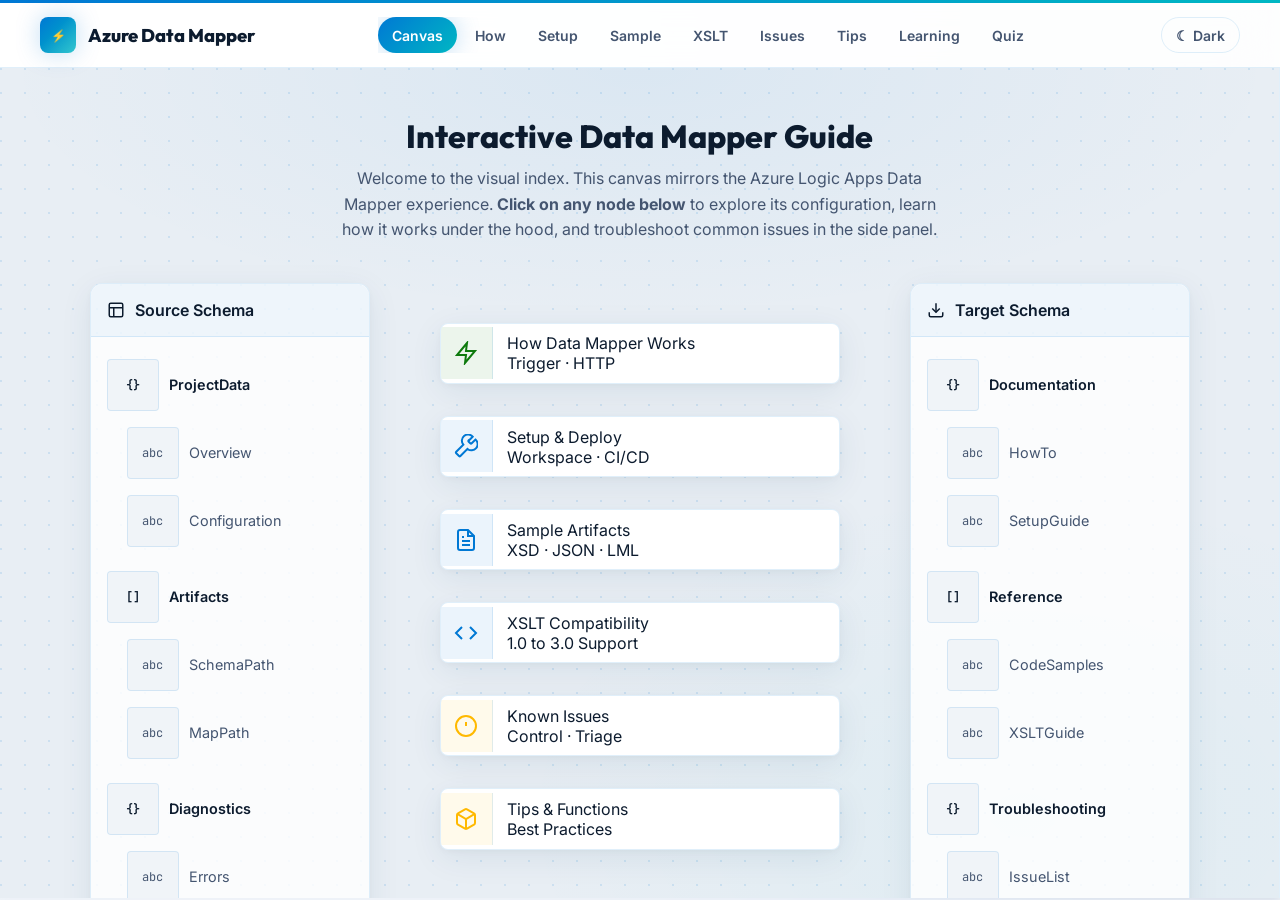
==== commit 907ea9df: "Fix background image opacity: Apply blur and fade so text is legible" ====
--- a/deliverables/azure-data-mapper-presentation/frontend/index.html
+++ b/deliverables/azure-data-mapper-presentation/frontend/index.html
@@ -10,7 +10,7 @@
       (function () {
         try {
           var theme = localStorage.getItem("azure-data-mapper-theme-v2");
-          if (theme === "dark" || theme === "light") document.documentElement.dataset.theme = theme;
+          if (theme === "dark" || theme === "light" || theme === "azure") document.documentElement.dataset.theme = theme;
           else if (matchMedia("(prefers-color-scheme: dark)").matches) document.documentElement.dataset.theme = "dark";
         } catch (_error) {}
       })();
--- a/deliverables/azure-data-mapper-presentation/frontend/styles.css
+++ b/deliverables/azure-data-mapper-presentation/frontend/styles.css
@@ -68,10 +68,29 @@
   --glow-teal: 0 0 30px rgba(45, 212, 191, 0.3);
 }
 
-html[data-theme="dark"] body::before {
-  opacity: 1;
-  background: radial-gradient(circle at 50% 50%, #162638 0%, #0c1b2e 100%);
-}
+html[data-theme="azure"] {
+  color-scheme: dark;
+  --bg: #002B49;
+  --bg-canvas: #00223A;
+  --surface: rgba(0, 51, 89, 0.85);
+  --surface-solid: #003359;
+  --surface-2: rgba(0, 64, 112, 0.85);
+  --surface-elevated: rgba(0, 75, 130, 0.95);
+  --ink: #FFFFFF;
+  --muted: #A0C2E0;
+  --line: rgba(0, 183, 195, 0.3);
+  --accent: #50E6FF;
+  --accent-2: #00B7C3;
+  --accent-3: #F7630C;
+  --danger: #D13438;
+  --ok: #0E7A0D;
+  --shadow: 0 8px 32px rgba(0, 0, 0, 0.4), 0 2px 8px rgba(0, 0, 0, 0.2);
+  --shadow-lg: 0 20px 60px rgba(0, 0, 0, 0.6), 0 4px 16px rgba(0, 0, 0, 0.3);
+  --glow: 0 0 30px rgba(80, 230, 255, 0.4);
+  --glow-teal: 0 0 30px rgba(0, 183, 195, 0.4);
+}
+
+
 
 /* ═══════════════════════════════════════════════════════════
    BASE
@@ -97,8 +116,12 @@
   inset: 0;
   pointer-events: none;
   z-index: -2;
-  background: radial-gradient(circle at 50% 50%, #ffffff 0%, #eef3f9 100%);
-  opacity: 1;
+  background-image: url('./azure-bg.png');
+  background-size: cover;
+  background-position: center;
+  background-repeat: no-repeat;
+  opacity: 0.12;
+  filter: blur(4px) saturate(120%);
 }
 
 body::after {
